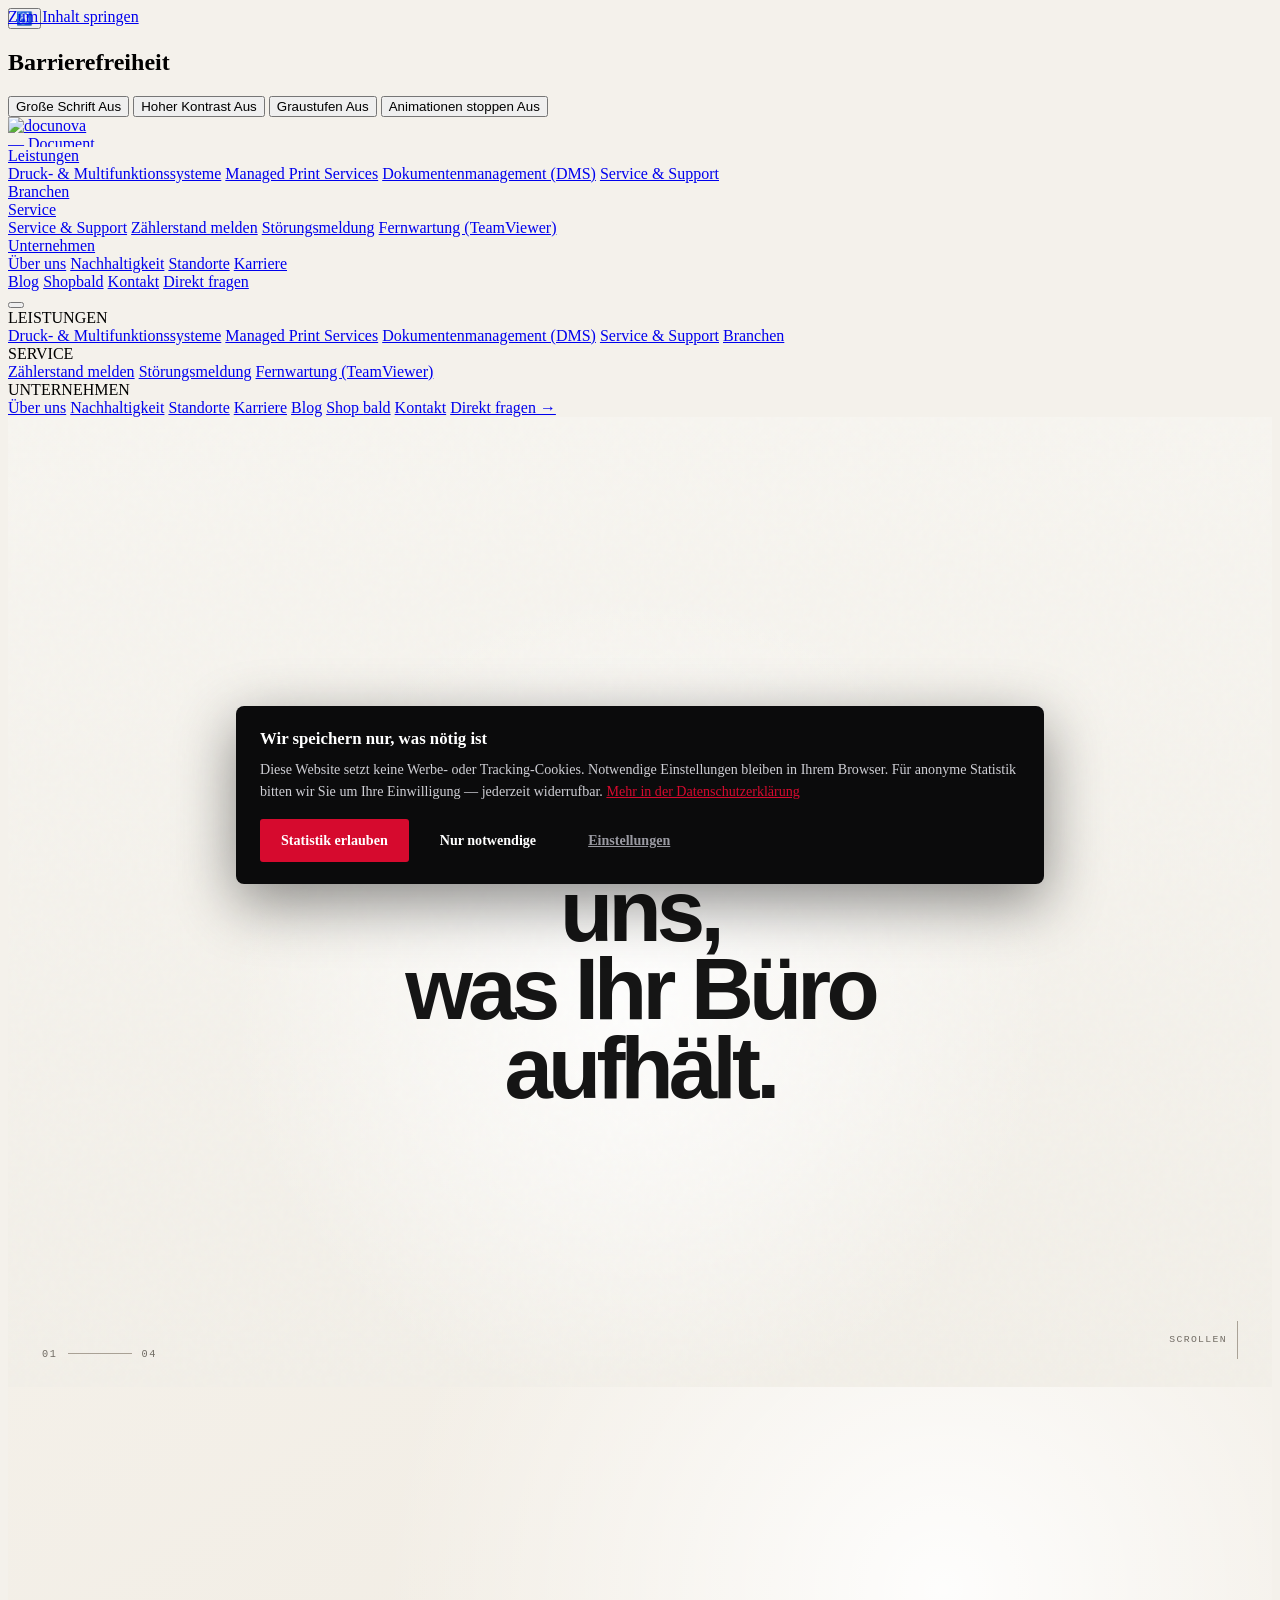
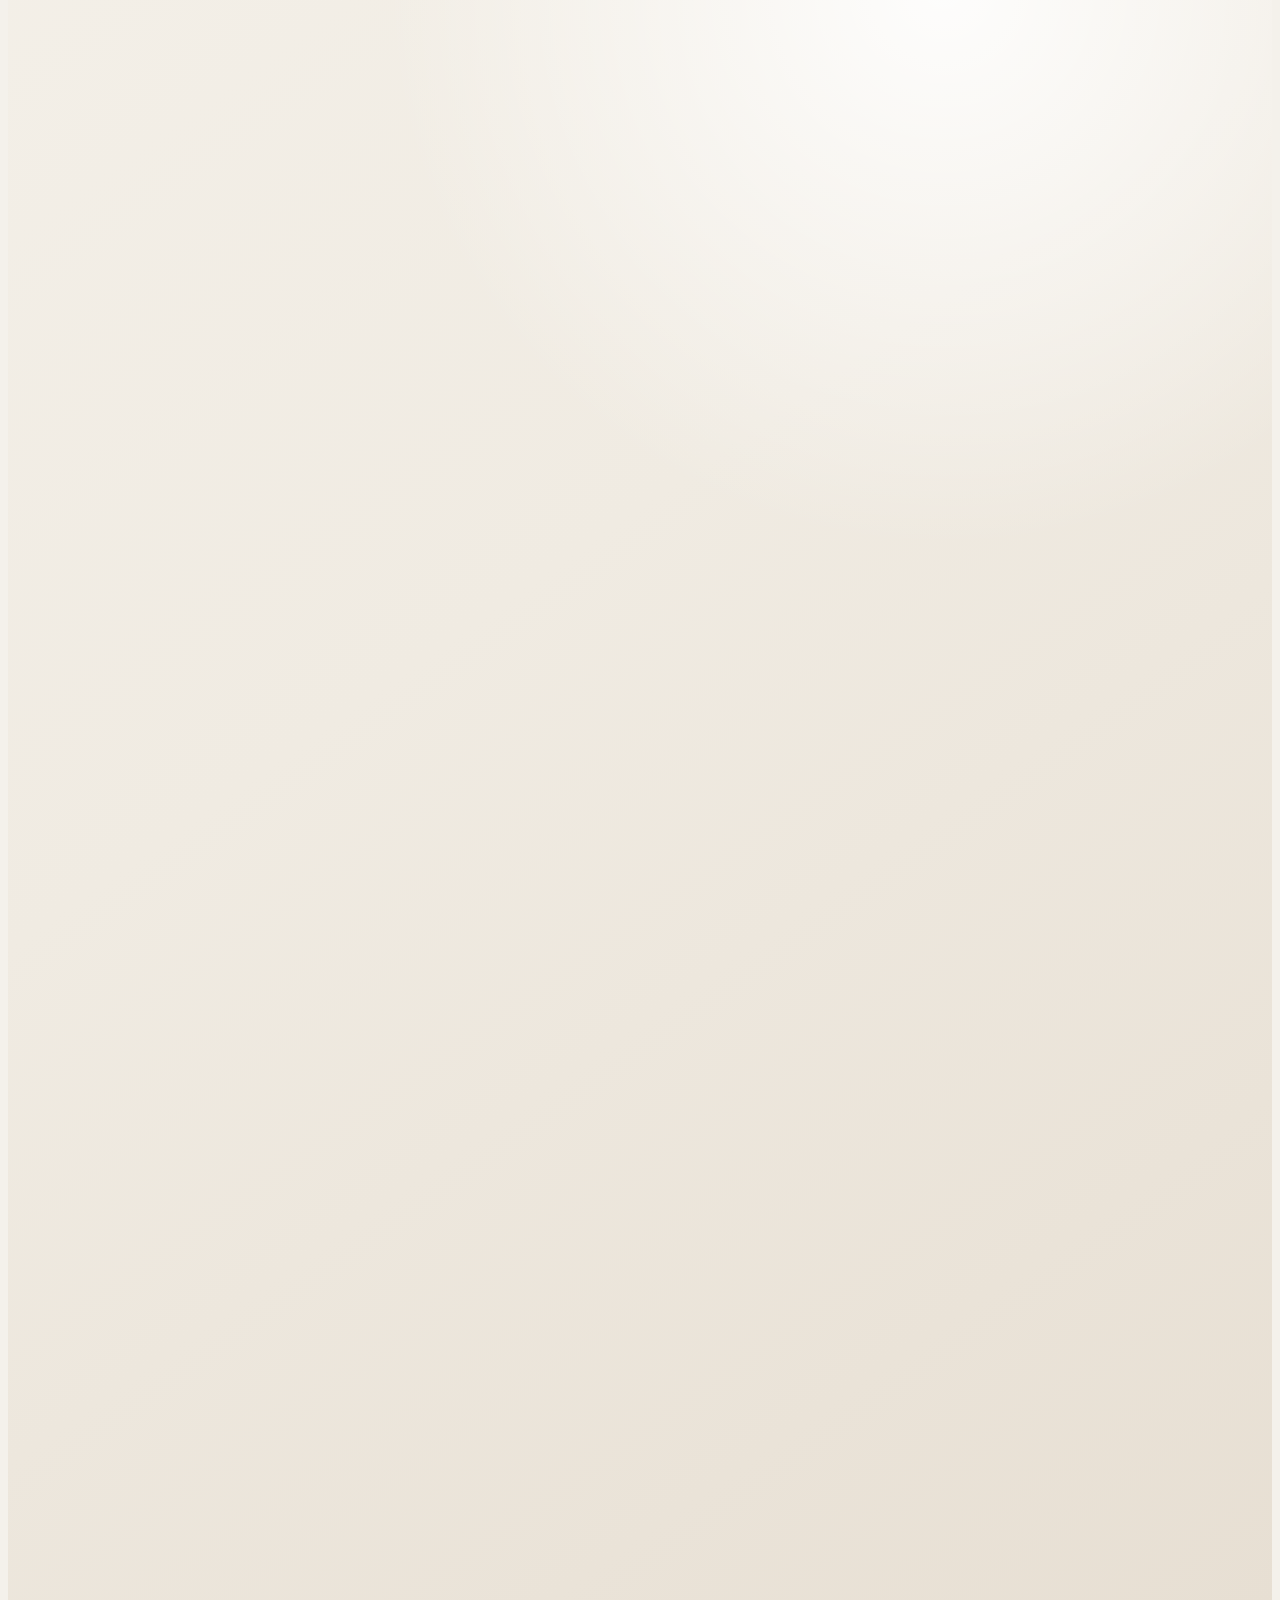
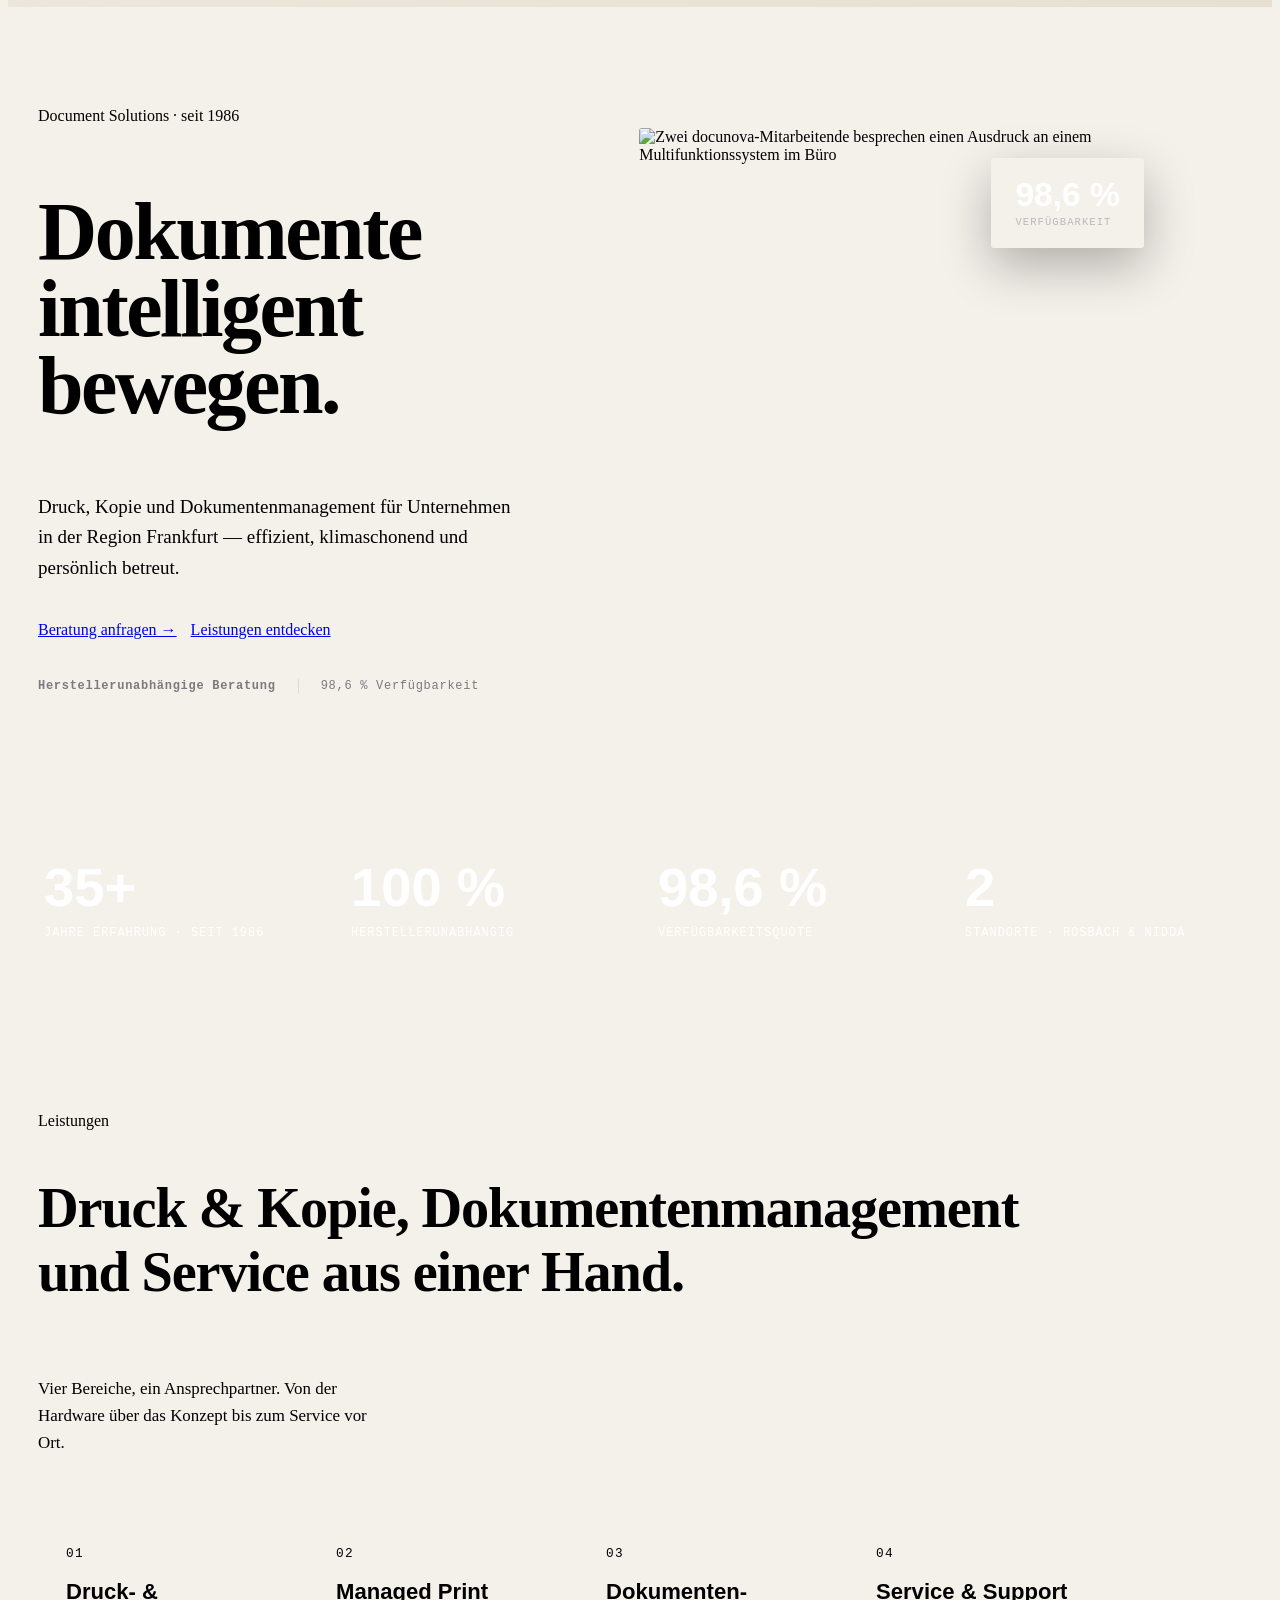
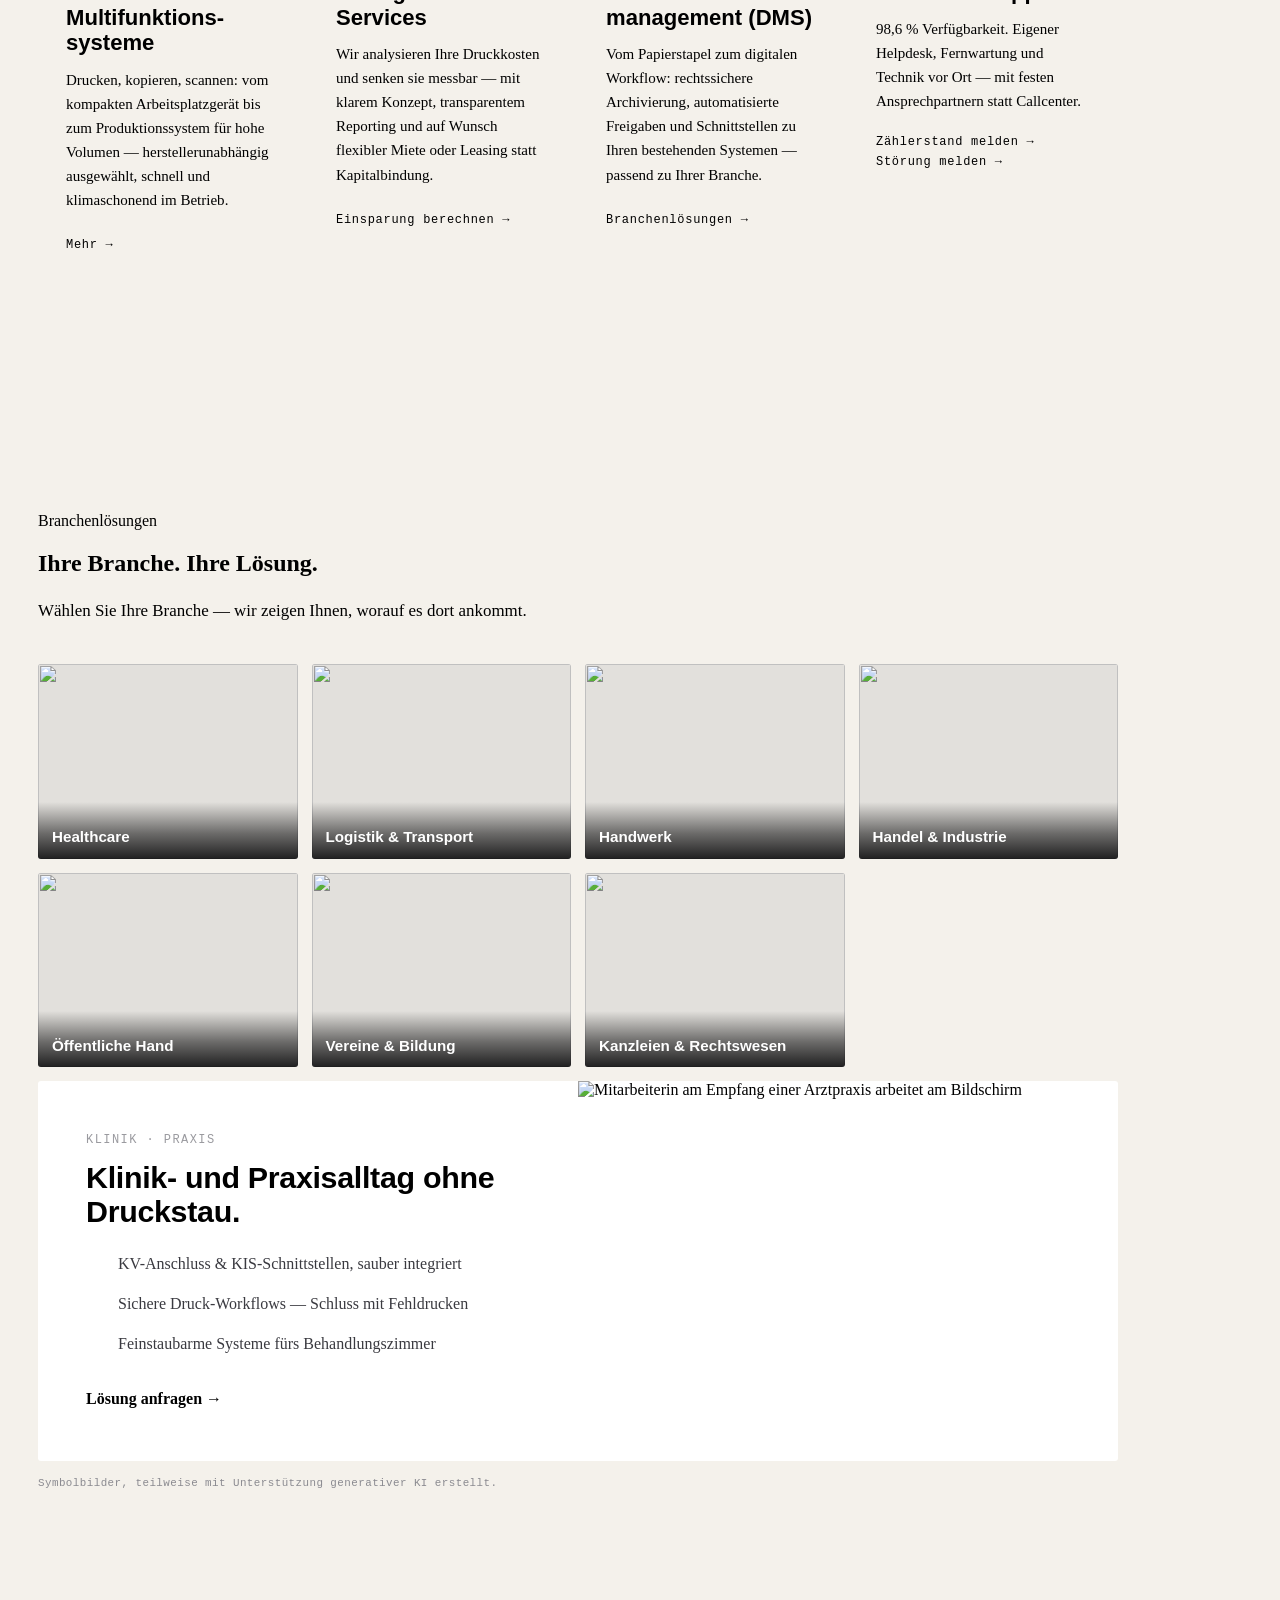
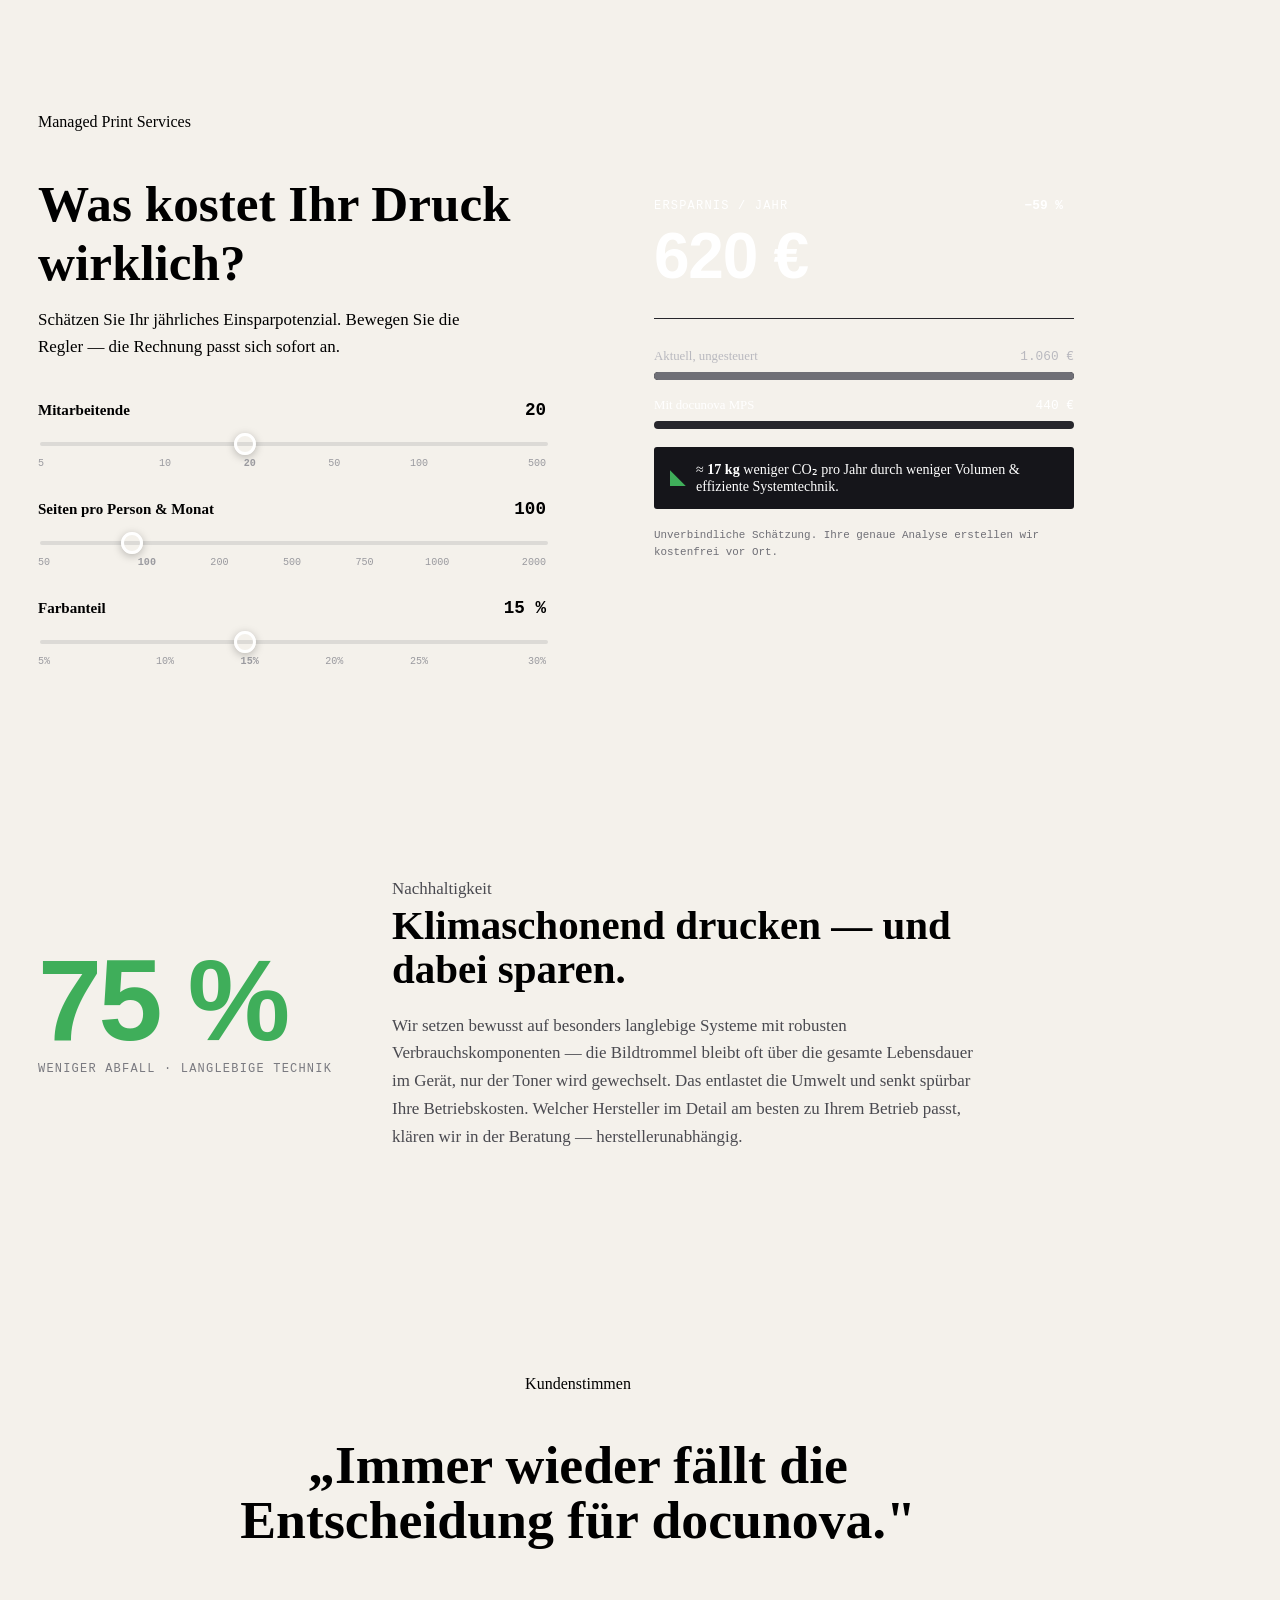
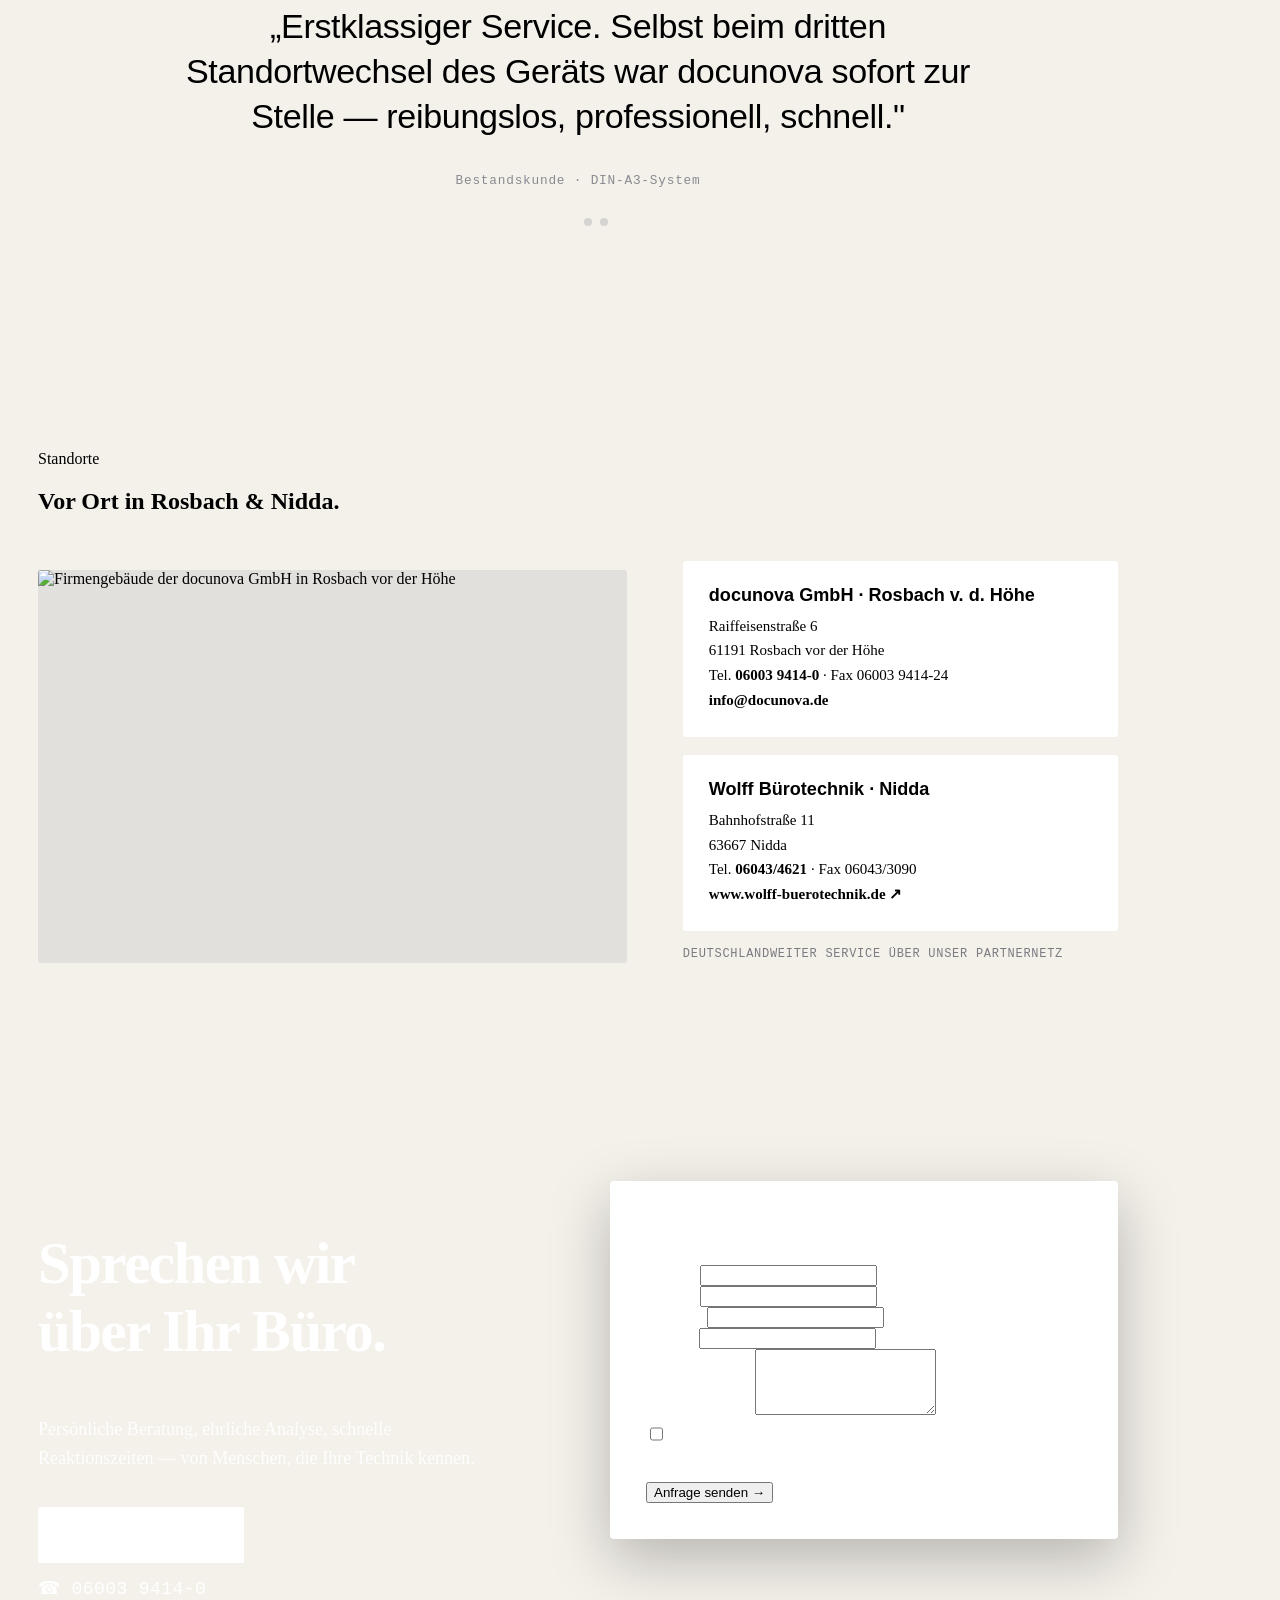
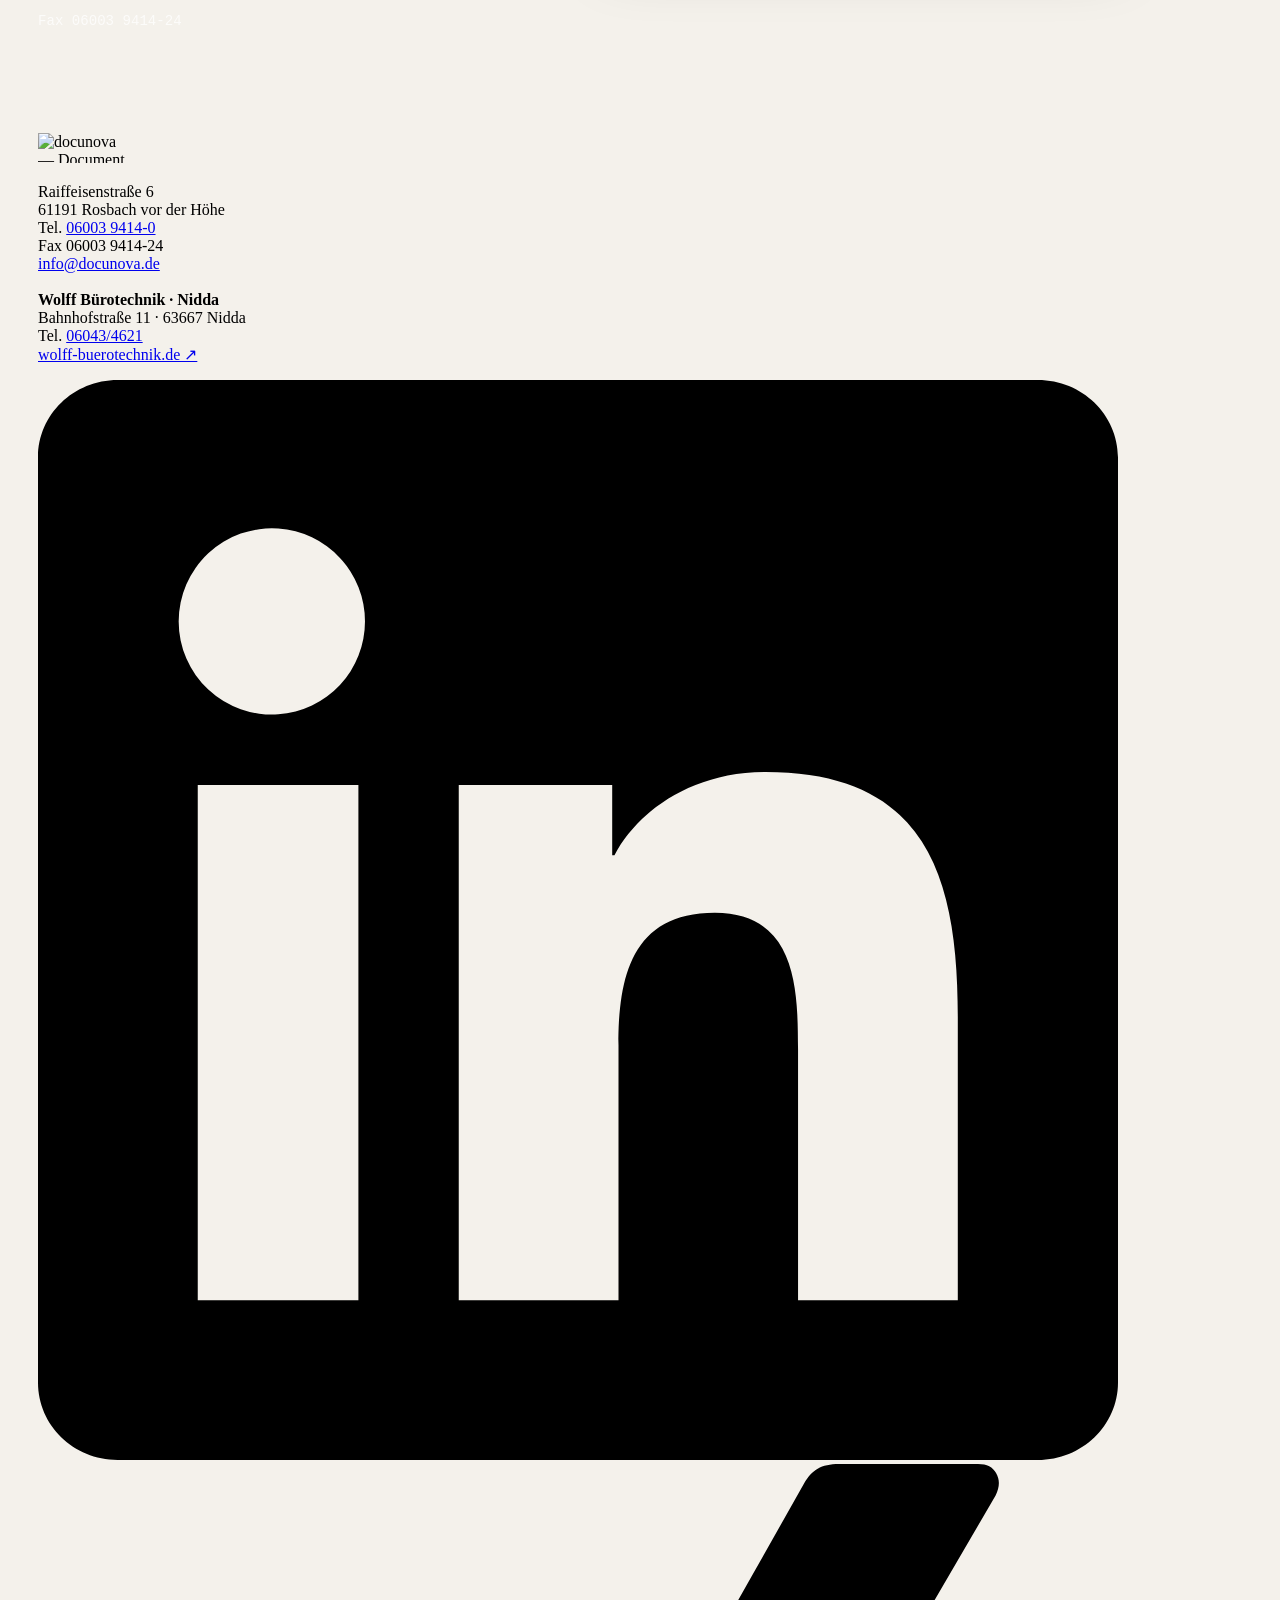
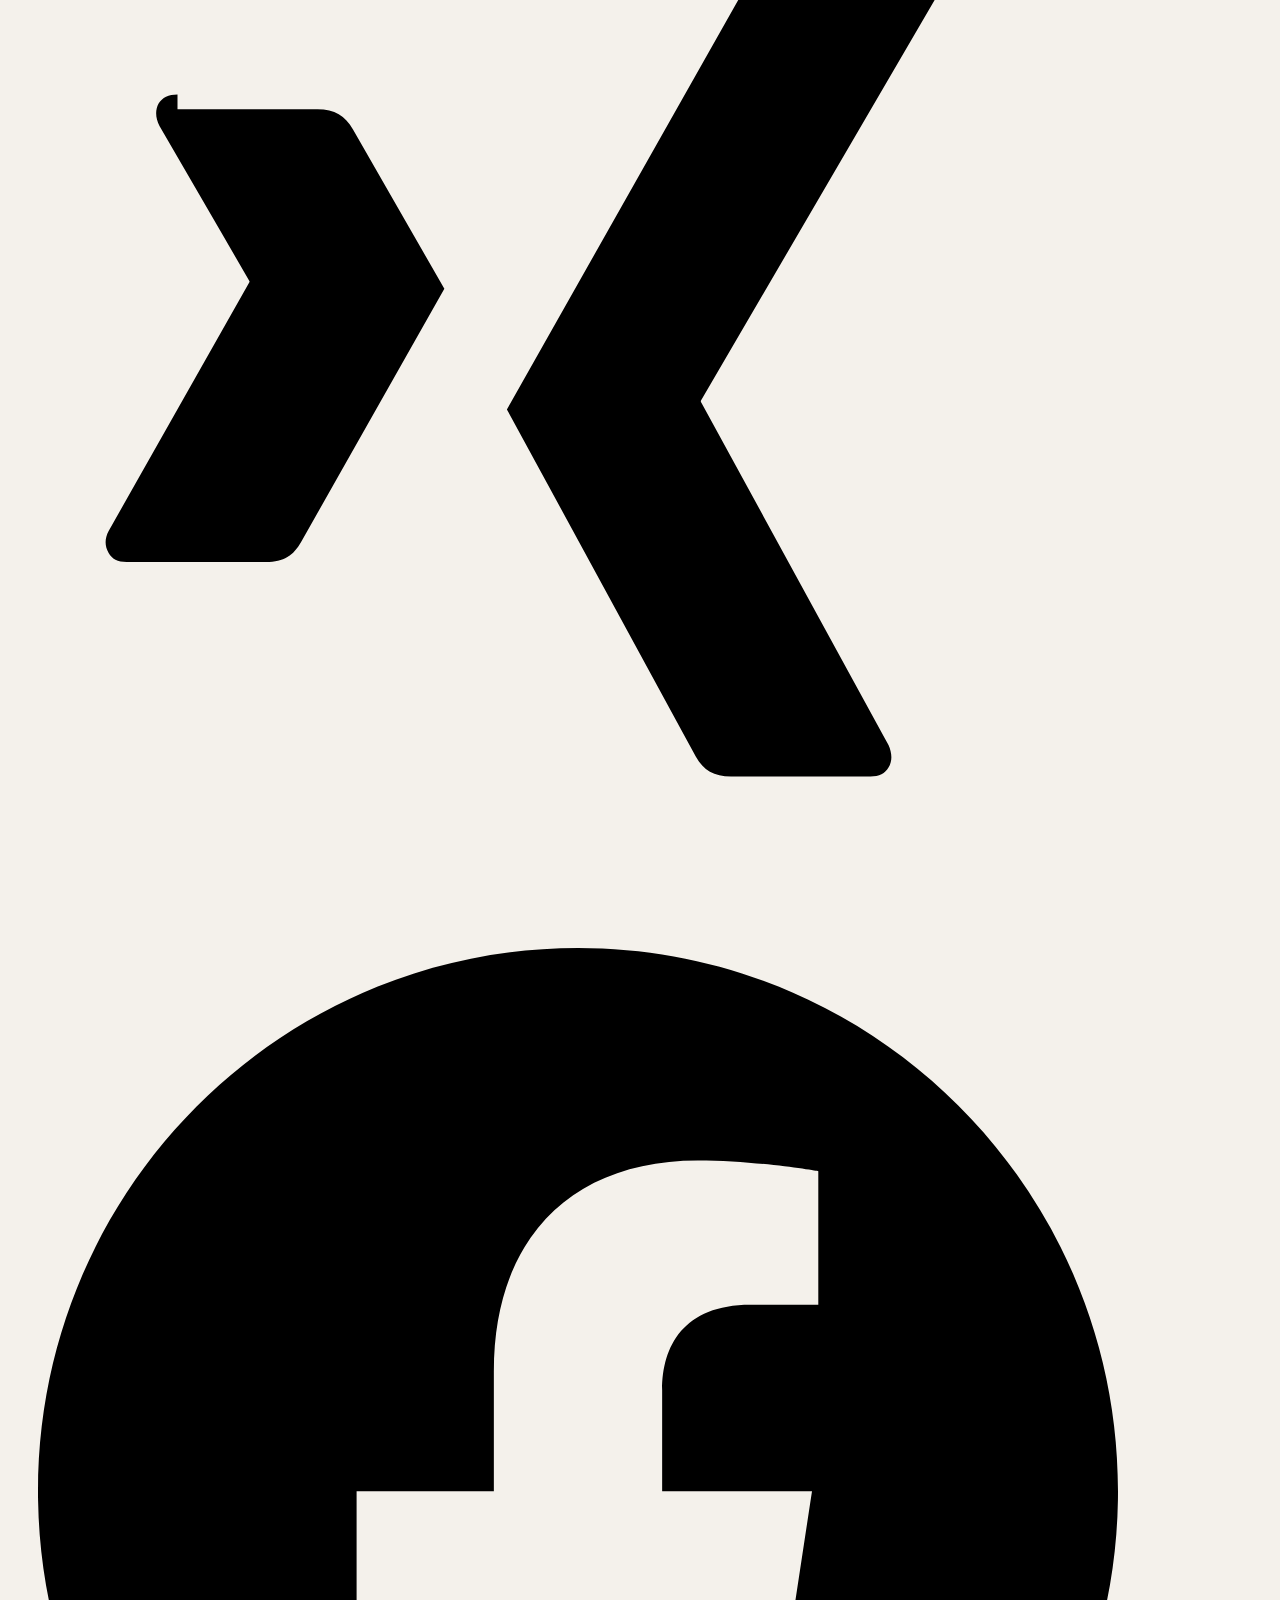
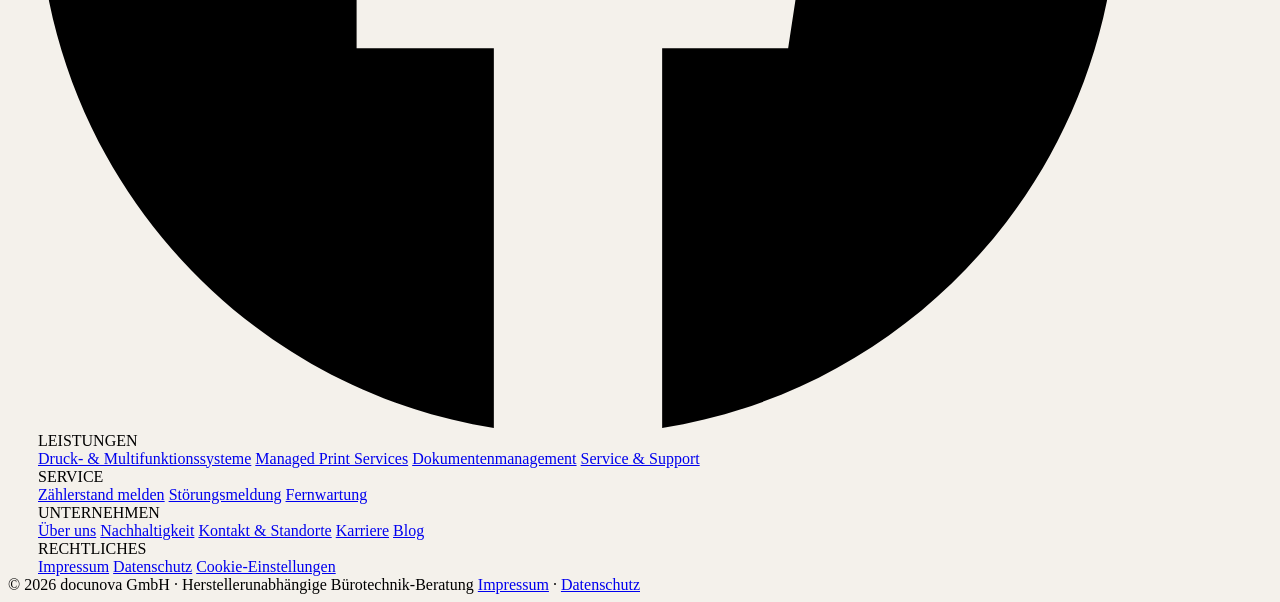
==== index.html @ 3bad7944 "Add files via upload start" ====
<!DOCTYPE html>
<html lang="de">
<head>
<meta charset="utf-8">
<meta name="viewport" content="width=device-width, initial-scale=1">
<title>docunova — Drucken &amp; Kopieren, Dokumente und Kommunikation</title>
<meta name="description" content="Was hält Ihr Büro auf? docunova optimiert seit 1986 Drucken &amp; Kopieren, Dokumentenprozesse und Kommunikation in Frankfurt und der Wetterau — persönlich.">
<meta name="robots" content="index,follow,max-image-preview:large">
<meta name="theme-color" content="#f4f1eb">
<link rel="canonical" href="https://docunova.de/">
<link rel="icon" href="favicon.svg" type="image/svg+xml">
<meta property="og:type" content="website">
<meta property="og:locale" content="de_DE">
<meta property="og:site_name" content="docunova">
<meta property="og:url" content="https://docunova.de/">
<meta property="og:title" content="docunova — Sagen Sie uns, was Ihr Büro aufhält.">
<meta property="og:description" content="Drucken &amp; Kopieren, Dokumente und Kommunikation — persönlich optimiert, seit 1986.">
<meta property="og:image" content="https://docunova.de/docunova-prozess-hero.webp">
<meta property="og:image:width" content="1672">
<meta property="og:image:height" content="941">
<meta property="og:image:alt" content="Optimierter Büroprozess mit Dokument, Tablet und Ausgabegerät">
<meta name="twitter:card" content="summary_large_image">
<meta name="twitter:title" content="docunova — Sagen Sie uns, was Ihr Büro aufhält.">
<meta name="twitter:description" content="Drucken &amp; Kopieren, Dokumente und Kommunikation — persönlich optimiert, seit 1986.">
<meta name="twitter:image" content="https://docunova.de/docunova-prozess-hero.webp">
<link rel="stylesheet" href="fonts-site.css">
<link rel="stylesheet" href="site.css">
<script type="application/ld+json">
{
  "@context": "https://schema.org",
  "@type": "ProfessionalService",
  "@id": "https://docunova.de/#unternehmen",
  "name": "docunova GmbH",
  "url": "https://docunova.de/",
  "logo": "https://docunova.de/logo.png",
  "image": "https://docunova.de/docunova-prozess-hero.webp",
  "description": "Herstellerunabhängige Beratung für Drucken und Kopieren, Managed Print Services, Dokumentenmanagement und Bürokommunikation.",
  "foundingDate": "1986",
  "telephone": "+49 6003 9414-0",
  "email": "info@docunova.de",
  "address": {
    "@type": "PostalAddress",
    "streetAddress": "Raiffeisenstraße 6",
    "postalCode": "61191",
    "addressLocality": "Rosbach vor der Höhe",
    "addressCountry": "DE"
  },
  "areaServed": {
    "@type": "AdministrativeArea",
    "name": "Region Frankfurt und Wetterau"
  },
  "sameAs": [
    "https://www.linkedin.com/company/docunova-gmbh/",
    "https://www.xing.com/pages/docunovagmbh",
    "https://www.facebook.com/docunovagmbh/"
  ],
  "department": {
    "@type": "ProfessionalService",
    "name": "Wolff Bürotechnik",
    "url": "https://wolff-buerotechnik.de/",
    "telephone": "+49 6043 4621",
    "faxNumber": "+49 6043 3090",
    "address": {
      "@type": "PostalAddress",
      "streetAddress": "Bahnhofstraße 11",
      "postalCode": "63667",
      "addressLocality": "Nidda",
      "addressCountry": "DE"
    }
  }
}
</script>
<script>
(function(){
  try{
    var s=JSON.parse(localStorage.getItem('dn-a11y')||'{}'),h=document.documentElement;
    if(s.bigtext)h.classList.add('a11y-bigtext');
    if(s.contrast)h.classList.add('a11y-contrast');
    if(s.gray)h.classList.add('a11y-gray');
    if(s.noanim)h.classList.add('a11y-noanim');
    localStorage.setItem('dn-view','hybrid');
    if(new URLSearchParams(location.search).has('embed'))h.classList.add('embedded');
  }catch(e){}
})();
</script>
<style>
  :root{
    --cream:#f4f1eb;
    --cream-2:#e9e3d8;
    --warm:#c9baa7;
    --story-ink:#151515;
    --chat-paper:#fbfaf7;
    --mono:'Space Mono',ui-monospace,monospace;
  }
  html,body{max-width:100%;overflow-x:clip}
  body{background:var(--cream)}
  .wrap{max-width:1080px;padding-left:30px;padding-right:30px}
  body.chat-open{background:#fff}
  .skip-link{position:fixed}

  /* Reduzierter Kopf für die erzählerische Variante */
  .hybrid-head{
    position:fixed;inset:0 0 auto;z-index:80;height:70px;
    color:#fff;background:rgba(11,11,12,.96);
    -webkit-backdrop-filter:blur(18px);backdrop-filter:blur(18px);
    border-bottom:1px solid rgba(255,255,255,.12)
  }
  .hybrid-head.scrolled,.hybrid-head.dark{color:#fff;background:rgba(11,11,12,.96);border-color:rgba(255,255,255,.12)}
  .hybrid-nav{height:100%;max-width:1080px;margin:auto;padding:0 30px;display:flex;align-items:center;justify-content:space-between;gap:24px}
  .hybrid-mark{display:flex;align-items:center;gap:11px;color:inherit;text-decoration:none}
  .hybrid-mark .tri{width:25px;height:25px;background:var(--red);clip-path:polygon(0 0,0 100%,100% 100%);flex:none}
  .hybrid-mark .name{font-family:'Schibsted Grotesk',sans-serif;font-size:1.16rem;font-weight:800;letter-spacing:-.03em;line-height:1}
  .hybrid-mark small{display:block;font:500 .5rem/1.2 var(--mono);letter-spacing:.18em;text-transform:uppercase;opacity:.55;margin-top:4px}
  .hybrid-links{display:flex;align-items:center;gap:28px}
  .hybrid-links>a{font-size:.86rem;font-weight:600;color:inherit;text-decoration:none}
  .hybrid-links>a:not(.direct):hover{color:var(--red)}
  .hybrid-links .direct{border:1px solid currentColor;padding:10px 17px;border-radius:999px}
  .hybrid-links .direct:hover{background:var(--red);border-color:var(--red);color:#fff}

  /* Scroll-Erzählung */
  .story{height:300svh;position:relative;background:
    radial-gradient(circle at 74% 42%,rgba(255,255,255,.9),rgba(255,255,255,0) 30%),
    linear-gradient(145deg,#f7f4ee 0%,#f0ebe2 58%,#e7dfd3 100%)}
  .story-pin{position:sticky;top:0;height:100svh;overflow:hidden;perspective:1500px;padding-top:70px}
  .story-noise{position:absolute;inset:0;opacity:.12;pointer-events:none;background-image:url("data:image/svg+xml,%3Csvg viewBox='0 0 180 180' xmlns='http://www.w3.org/2000/svg'%3E%3Cfilter id='n'%3E%3CfeTurbulence type='fractalNoise' baseFrequency='.85' numOctaves='3' stitchTiles='stitch'/%3E%3C/filter%3E%3Crect width='100%25' height='100%25' filter='url(%23n)' opacity='.2'/%3E%3C/svg%3E")}
  .story-counter{position:absolute;left:34px;bottom:28px;z-index:6;font:500 .64rem/1 var(--mono);letter-spacing:.16em;color:#716c64}
  .story-counter .bar{display:inline-block;width:64px;height:1px;background:#a9a195;margin:0 10px 3px;position:relative;overflow:hidden}
  .story-counter .bar::after{content:'';position:absolute;inset:0;background:var(--red);transform:scaleX(var(--story-p,0));transform-origin:left}
  .story-scroll{position:absolute;right:34px;bottom:28px;z-index:6;font:500 .61rem/1 var(--mono);letter-spacing:.14em;text-transform:uppercase;color:#716c64;display:flex;align-items:center;gap:10px}
  .story-scroll::after{content:'';width:1px;height:38px;background:#aaa297;animation:scrollCue 1.8s ease-in-out infinite}
  @keyframes scrollCue{0%,100%{transform:scaleY(.4);transform-origin:top;opacity:.4}50%{transform:scaleY(1);opacity:1}}

  .story-copy{position:absolute;z-index:5}
  .story-copy .story-kicker{font:600 .66rem/1.4 var(--mono);letter-spacing:.2em;text-transform:uppercase;color:var(--red);margin:0 0 22px}
  .story-copy h1,.story-copy h2{font-family:'Schibsted Grotesk',sans-serif;margin:0;color:var(--story-ink);letter-spacing:-.055em}
  .story-intro{inset:0;display:grid;place-content:center;text-align:center;padding:80px 24px 40px;pointer-events:none}
  .story-intro h1{font-size:clamp(3.4rem,6.8vw,7.2rem);line-height:.9;max-width:10ch}
  .story-intro .line{display:block}
  .story-intro .red{color:var(--red)}
  .story-copy.two{left:max(30px,calc((100vw - 1120px)/2));top:24vh;width:min(440px,38vw);max-width:none}
  .story-copy.two h2{font-size:clamp(2rem,3.25vw,3.35rem);line-height:.99}
  .story-copy.three{right:max(30px,calc((100vw - 1120px)/2));top:24vh;width:min(440px,38vw);max-width:none}
  .story-copy.three h2{font-size:clamp(2rem,3.25vw,3.35rem);line-height:.99}
  .story-copy.three p{font-size:clamp(1rem,1.45vw,1.22rem);line-height:1.55;color:#5d5851;max-width:38ch;margin:24px 0 0}

  .document-scene{position:absolute;z-index:3;left:50%;top:53%;width:min(560px,44vw);aspect-ratio:1.38;transform-style:preserve-3d;will-change:transform}
  .document-shadow{position:absolute;left:6%;right:6%;bottom:-6%;height:14%;background:rgba(35,28,20,.24);filter:blur(26px);border-radius:50%;transform:translateZ(-80px)}
  .document{
    position:absolute;inset:0;background:#fff;border:1px solid rgba(38,33,27,.2);
    box-shadow:0 40px 90px rgba(48,38,27,.2),0 3px 8px rgba(48,38,27,.08);
    overflow:hidden;transform-style:preserve-3d
  }
  .document::before{content:'DOCUNOVA / PROZESSAKTE 01';position:absolute;left:5.2%;top:5.5%;z-index:3;font:500 .6rem/1 var(--mono);letter-spacing:.18em;color:#777068}
  .document::after{content:'';position:absolute;left:5.2%;right:5.2%;top:10.5%;height:1px;background:#dcd7ce;z-index:3}
  .document-photo{position:absolute;left:5.2%;right:5.2%;top:15%;bottom:9%;overflow:hidden;background:#ded9d0}
  .document-photo img{width:100%;height:100%;object-fit:cover;object-position:36% center;filter:saturate(.78) contrast(.98);transform:scale(1.06);will-change:transform}
  .document-photo::after{content:'';position:absolute;inset:0;background:linear-gradient(100deg,rgba(250,248,242,.08),rgba(20,18,16,.05))}
  .document-fold{position:absolute;right:-1px;bottom:-1px;width:18%;aspect-ratio:1;background:linear-gradient(135deg,#b20727 0 49.5%,#e43552 50%);clip-path:polygon(0 100%,100% 0,100% 100%);z-index:5;filter:drop-shadow(-8px -7px 10px rgba(0,0,0,.12))}
  .process-map{position:absolute;inset:15% 5.2% 9%;z-index:4;pointer-events:none}
  .process-line{position:absolute;left:12%;right:12%;top:50%;height:2px;background:rgba(255,255,255,.55)}
  .process-line .done{display:block;width:100%;height:100%;background:var(--red);transform-origin:left;transform:scaleX(var(--process-p,0));box-shadow:0 0 16px rgba(214,10,46,.5)}
  .process-node{position:absolute;top:50%;transform:translate(-50%,-50%);width:112px;text-align:center;color:#fff}
  .process-node:nth-of-type(2){left:12%}.process-node:nth-of-type(3){left:37%}.process-node:nth-of-type(4){left:63%}.process-node:nth-of-type(5){left:88%}
  .process-node i{width:18px;height:18px;margin:0 auto 10px;background:#fff;border:5px solid rgba(17,17,18,.7);box-shadow:0 0 0 1px rgba(255,255,255,.8);border-radius:50%;display:block;transition:background .3s,border-color .3s}
  .process-node.on i{background:var(--red);border-color:#fff}
  .process-node span{display:inline-block;background:rgba(11,11,12,.78);-webkit-backdrop-filter:blur(8px);backdrop-filter:blur(8px);padding:7px 9px;font:500 .57rem/1.25 var(--mono);letter-spacing:.09em;text-transform:uppercase}
  .process-break{position:absolute;left:49%;top:calc(50% - 19px);width:40px;height:40px;background:rgba(244,241,235,.9);color:var(--red);display:grid;place-items:center;border-radius:50%;font:700 1.15rem/1 var(--mono);transform:scale(var(--break-scale,1))}

  .story-chat-preview{
    position:absolute;z-index:7;left:50%;top:50%;width:min(690px,86vw);
    transform:translate(-50%,-50%);opacity:0;pointer-events:none;text-align:center;color:var(--story-ink)
  }
  .story-chat-preview .label{font:500 .66rem/1.4 var(--mono);letter-spacing:.18em;text-transform:uppercase;color:#ff8fa3;margin-bottom:18px}
  .story-chat-preview h2{font-family:'Schibsted Grotesk',sans-serif;font-size:clamp(2.3rem,5vw,5rem);letter-spacing:-.05em;line-height:.95;margin:0 0 28px;text-shadow:0 2px 24px rgba(255,255,255,.8)}
  .preview-input{height:68px;background:#fff;color:#777;border-radius:4px;display:flex;align-items:center;text-align:left;padding:0 8px 0 22px;box-shadow:0 15px 45px rgba(0,0,0,.25);font-size:1rem}
  .preview-input span{flex:1}
  .preview-input b{width:52px;height:52px;background:var(--red);color:#fff;border-radius:3px;display:grid;place-items:center;font-size:1.4rem}

  /* Der letzte Scrollzustand ist der echte, bedienbare Chat — keine Vorschaugrafik. */
  .story-chat-live{
    position:absolute;z-index:10;inset:70px 0 0;display:grid;place-items:center;
    padding:24px;opacity:0;pointer-events:none;will-change:opacity,transform
  }
  .story-chat-live.active{pointer-events:auto}
  .story-chat-live .chat-shell{width:min(920px,calc(100vw - 48px));max-height:calc(100svh - 118px);overflow:auto;border:1px solid #dedbd4}
  .story-chat-live .chat-lead{padding:46px 48px 40px}
  .story-chat-live .chat-lead h3{font-size:clamp(2rem,3.4vw,3.2rem)}

  /* Chat als Teil der Seite */
  .conversation{position:relative;background:#0b0b0c;color:#fff;padding:115px 0 125px;overflow:hidden}
  .conversation::before{content:'';position:absolute;left:50%;top:-35vw;width:80vw;height:80vw;transform:translateX(-50%);background:radial-gradient(circle,rgba(214,10,46,.19),rgba(214,10,46,0) 68%);pointer-events:none}
  .conversation-wrap{position:relative;max-width:1180px;margin:auto;padding:0 36px}
  .conversation-head{display:grid;grid-template-columns:.8fr 1.2fr;gap:70px;align-items:end;margin-bottom:55px}
  .conversation-head .eyebrow{color:#ff6f83}
  .conversation-head h2{font-family:'Schibsted Grotesk',sans-serif;font-size:clamp(2.8rem,5.4vw,5.4rem);line-height:.92;letter-spacing:-.05em;margin:0;max-width:9ch}
  .conversation-head p{font-size:1.1rem;line-height:1.65;color:#b9b9bf;max-width:550px;margin:0}
  .chat-shell{background:var(--chat-paper);color:#111112;border-radius:9px;box-shadow:0 35px 110px rgba(0,0,0,.38);overflow:hidden;min-height:420px}
  .chat-lead{padding:60px 58px 52px;text-align:center}
  .chat-lead h3{font-family:'Schibsted Grotesk',sans-serif;font-weight:800;font-size:clamp(2rem,4vw,3.8rem);letter-spacing:-.04em;line-height:1.02;margin:0 auto 18px;max-width:18ch}
  .chat-lead>p{font-size:1rem;line-height:1.6;color:#5c5c58;margin:0 auto 32px;max-width:58ch}
  .ask{width:100%;max-width:720px;margin:auto;display:flex;background:#fff;border:1.5px solid #111112;border-radius:4px;box-shadow:4px 5px 0 rgba(17,17,18,.11)}
  .ask:focus-within{box-shadow:4px 5px 0 rgba(214,10,46,.25)}
  .ask input{flex:1;min-width:0;border:0;outline:0;background:transparent;padding:19px 10px 19px 21px;font:1rem/1.35 'Hanken Grotesk',sans-serif;color:#111112}
  .ask input::placeholder{color:#898986}
  .ask button{border:0;width:50px;height:50px;margin:6px;background:var(--red);color:#fff;border-radius:3px;display:grid;place-items:center;cursor:pointer}
  .ask button:hover{background:var(--red-dark)}
  .ask button:disabled{opacity:.55}
  .ask svg{width:20px}
  .chips{display:flex;justify-content:center;flex-wrap:wrap;gap:9px;margin:24px auto 0;max-width:780px}
  .chip{border:1px solid #d8d5cf;background:transparent;color:#56565b;border-radius:999px;padding:9px 14px;font:500 .7rem/1.25 var(--mono);cursor:pointer}
  .chip:hover{border-color:#111112;color:#111112;background:#fff}
  .chat-assurance{margin:31px 0 0;font:500 .64rem/1.5 var(--mono);letter-spacing:.08em;color:#858580}
  .chat-assurance strong{color:#444}

  .protocol{display:none;height:min(730px,78svh);min-height:540px;flex-direction:column}
  .chat-shell.chatting .chat-lead{display:none}
  .chat-shell.chatting .protocol{display:flex}
  .sheet{flex:1;min-height:0;display:flex;flex-direction:column;position:relative;background:#fff;overflow:hidden}
  .sheet::before{content:'';position:absolute;left:72px;top:0;bottom:0;width:1px;background:rgba(214,10,46,.28)}
  .sheet-head{padding:18px 28px 16px 92px;border-bottom:1px solid #eceae5;display:flex;gap:14px;align-items:center}
  .sheet-head .t{font:600 .69rem/1 var(--mono);letter-spacing:.13em;text-transform:uppercase}
  .sheet-head .d{margin-left:auto;font:500 .68rem/1 var(--mono);color:#8b8b86}
  .log{flex:1;overflow-y:auto;padding:28px 28px 22px 0}
  .entry{display:flex;margin:0 0 25px}
  .entry .ts{flex:0 0 72px;text-align:center;padding-top:4px;font:500 .61rem/1 var(--mono);color:#99958e}
  .entry .msg{flex:1;min-width:0;padding-left:20px}
  .entry .who{font:600 .62rem/1 var(--mono);letter-spacing:.14em;text-transform:uppercase;color:#888;margin-bottom:8px}
  .entry.bot .who{color:var(--red)}
  .entry .body{font-size:.98rem;line-height:1.62;max-width:65ch;white-space:pre-wrap}
  .entry.user .body{color:#5c5c58}
  .entry .src{font:500 .6rem/1.5 var(--mono);color:#908f8a;margin-top:8px}
  .typing{display:inline-flex;gap:5px;padding:6px 0}
  .typing i{width:6px;height:6px;border-radius:50%;background:#8b8b86;animation:blink 1.2s infinite}
  .typing i:nth-child(2){animation-delay:.2s}.typing i:nth-child(3){animation-delay:.4s}
  @keyframes blink{0%,60%,100%{opacity:.25}30%{opacity:1}}
  .beta-notice{margin:0 25px 25px 92px;padding:14px 16px;background:rgba(214,10,46,.05);border-left:3px solid var(--red);font-size:.82rem;line-height:1.55;color:#5c5c58;max-width:65ch}
  .beta-notice a{color:var(--red)}
  .followups{display:flex;flex-wrap:wrap;gap:8px;margin-top:14px}
  .dock{padding:14px 22px 16px;border-top:1px solid #eceae5;background:#fbfaf7}
  .dock .ask{max-width:none;box-shadow:none}
  .dock-hint{text-align:center;margin:9px 0 0;font:500 .58rem/1.45 var(--mono);letter-spacing:.05em;color:#8b8b86}
  .chat-card{margin-top:16px;max-width:500px;border:1.5px solid #111112;border-radius:5px;background:#fff;box-shadow:4px 4px 0 rgba(17,17,18,.07);overflow:hidden}
  .chat-card-head{display:flex;justify-content:space-between;gap:12px;padding:13px 18px;background:#111112;color:#fff}
  .chat-card-head span{font:600 .64rem/1.3 var(--mono);letter-spacing:.12em;text-transform:uppercase}
  .chat-card-head small{font:500 .58rem/1.3 var(--mono);color:#aaa}
  .chat-card-body{padding:18px}
  .slider-row{margin-bottom:16px}
  .slider-row label{display:flex;justify-content:space-between;font-size:.82rem;font-weight:600;margin-bottom:8px}
  .slider-row output{font-family:var(--mono);color:var(--red)}
  .chat-result{border-top:1px dashed #d8d5cf;margin-top:5px;padding-top:15px;display:flex;align-items:baseline;gap:10px}
  .chat-result b{font-size:2rem;letter-spacing:-.03em}
  .chat-result span{font:500 .62rem/1.45 var(--mono);color:#666}
  .chat-note{font:500 .6rem/1.55 var(--mono);color:#888;margin:10px 0 0}
  .chat-actions{display:flex;gap:9px;flex-wrap:wrap;margin-top:15px}
  .mini-btn{display:inline-flex;border:0;border-radius:3px;padding:11px 15px;font-weight:700;font-size:.82rem;text-decoration:none;cursor:pointer}
  .mini-btn.red{background:var(--red);color:#fff}.mini-btn.ghost{background:#fff;color:#111;border:1px solid #ddd}
  .chat-form{display:grid;gap:10px}
  .chat-form input,.chat-form textarea{width:100%;border:1px solid #ddd9d2;border-radius:3px;padding:11px 12px;font: .85rem/1.4 'Hanken Grotesk',sans-serif}
  .chat-ok{padding:14px;background:#f2f0eb;border-left:3px solid var(--red);font-size:.86rem;line-height:1.55}

  /* Inhalt der klassischen Seite */
  .proof{background:#fff;color:var(--ink);padding:0 0 110px}
  .proof-bridge{max-width:1080px;margin:auto;padding:110px 30px 80px;display:grid;grid-template-columns:1fr 1.2fr;gap:80px;align-items:end}
  .proof-bridge h2{font-family:'Schibsted Grotesk',sans-serif;font-size:clamp(2.5rem,5.2vw,5.6rem);line-height:.93;letter-spacing:-.05em;margin:0}
  .proof-bridge p{font-size:1.12rem;line-height:1.65;color:var(--muted);max-width:510px;margin:0}
  .proof-stats{max-width:1080px;margin:auto;padding:0 30px;display:grid;grid-template-columns:repeat(4,1fr);border-top:1px solid var(--line);border-left:1px solid var(--line)}
  .proof-stat{padding:30px;border-right:1px solid var(--line);border-bottom:1px solid var(--line)}
  .proof-stat b{display:block;font-family:'Schibsted Grotesk',sans-serif;font-size:clamp(2.3rem,4vw,4rem);line-height:1;letter-spacing:-.04em}
  .proof-stat b.red{color:var(--red)}
  .proof-stat span{display:block;margin-top:10px;font:500 .66rem/1.5 var(--mono);letter-spacing:.09em;color:#777}
  .detail-section{padding:110px 0}
  .detail-section.soft{background:var(--soft)}
  .section-head{display:grid;grid-template-columns:1.15fr .65fr;gap:60px;align-items:end;margin-bottom:54px}
  .section-head h2{font-family:'Schibsted Grotesk',sans-serif;font-size:clamp(2.4rem,4.7vw,4.7rem);line-height:.95;letter-spacing:-.045em;margin:0}
  .section-head>p{font-size:1.05rem;line-height:1.65;color:var(--muted);margin:0}
  .service-grid{display:grid;grid-template-columns:repeat(4,1fr);border-left:1px solid var(--line);border-top:1px solid var(--line)}
  .service-card{padding:34px 27px;border-right:1px solid var(--line);border-bottom:1px solid var(--line);min-height:330px;display:flex;flex-direction:column}
  .service-card .num{font:600 .7rem/1 var(--mono);letter-spacing:.14em;color:var(--red)}
  .service-card h3{font-family:'Schibsted Grotesk',sans-serif;font-size:1.35rem;line-height:1.1;margin:24px 0 14px}
  .service-card p{font-size:.94rem;line-height:1.62;color:var(--muted);margin:0 0 24px}
  .service-card a{margin-top:auto;font:600 .68rem/1.4 var(--mono);color:var(--ink);text-decoration:none}
  .service-card a:hover{color:var(--red)}
  .sector-grid{display:grid;grid-template-columns:repeat(4,1fr);gap:12px}
  .sector{position:relative;aspect-ratio:4/3;overflow:hidden;background:#ddd;border:0;text-align:left;padding:0;cursor:pointer}
  .sector img{width:100%;height:100%;object-fit:cover;display:block;transition:transform .5s cubic-bezier(.16,1,.3,1)}
  .sector:hover img{transform:scale(1.05)}
  .sector span{position:absolute;inset:auto 0 0;padding:30px 13px 12px;color:#fff;font-weight:700;font-size:.92rem;background:linear-gradient(transparent,rgba(0,0,0,.82))}
  .sector-detail{margin-top:12px;background:#fff;display:grid;grid-template-columns:1fr 1fr;min-height:360px}
  .sector-copy{padding:46px}
  .sector-copy small{font:600 .68rem/1 var(--mono);letter-spacing:.14em;color:#888}
  .sector-copy h3{font-family:'Schibsted Grotesk',sans-serif;font-size:2rem;line-height:1.08;margin:16px 0 24px}
  .sector-copy ul{list-style:none;padding:0;margin:0;display:grid;gap:15px}
  .sector-copy li{display:flex;gap:12px;line-height:1.5;color:#444}
  .sector-copy li::before{content:'';width:16px;height:16px;background:var(--red);clip-path:polygon(0 0,0 100%,100% 100%);flex:none;margin-top:3px}
  .sector-photo img{width:100%;height:100%;object-fit:cover;display:block}
  .calc-grid{display:grid;grid-template-columns:1fr 1fr;gap:70px;align-items:center}
  .calc-copy h2{font-family:'Schibsted Grotesk',sans-serif;font-size:clamp(2.4rem,4.4vw,4.3rem);line-height:.96;letter-spacing:-.045em;margin:0 0 18px}
  .calc-copy>p{font-size:1.05rem;line-height:1.6;color:var(--muted);max-width:480px}
  .calc-sliders{display:grid;gap:26px;margin-top:38px}
  .calc-row .top{display:flex;justify-content:space-between;margin-bottom:10px;font-size:.92rem;font-weight:600}
  .calc-row output{font-family:var(--mono);color:var(--red)}
  .ticks{display:flex;justify-content:space-between;margin-top:8px;font:500 .58rem/1 var(--mono);color:#999}
  input[type=range]{width:100%;accent-color:var(--red)}
  .calc-panel{background:#0b0b0c;color:#fff;padding:44px;position:relative;overflow:hidden}
  .calc-panel::after{content:'';position:absolute;right:-50px;bottom:-50px;width:170px;height:170px;background:rgba(214,10,46,.25);clip-path:polygon(0 0,0 100%,100% 100%)}
  .calc-panel .label{font:500 .67rem/1 var(--mono);letter-spacing:.13em;color:#999}
  .calc-save{font-family:'Schibsted Grotesk',sans-serif;font-weight:800;font-size:clamp(3rem,6vw,5rem);line-height:1;margin:9px 0 32px}
  .calc-bars{display:grid;gap:20px;position:relative;z-index:1}
  .calc-bar .top{display:flex;justify-content:space-between;font:500 .7rem/1 var(--mono);color:#bbb;margin-bottom:8px}
  .bar-track{height:8px;background:#2b2b2e;border-radius:5px;overflow:hidden}
  .bar-track i{display:block;height:100%;background:#777;border-radius:5px}
  .bar-track i.opt{background:var(--red);transition:width .3s}
  .calc-foot{position:relative;z-index:1;border-top:1px solid #29292c;margin-top:28px;padding-top:18px;font-size:.85rem;line-height:1.55;color:#bbb}
  .green-section{background:#ecefe8}
  .green-grid{display:grid;grid-template-columns:.7fr 1.3fr;gap:70px;align-items:center}
  .green-num{font-family:'Schibsted Grotesk',sans-serif;font-size:clamp(5rem,10vw,10rem);font-weight:800;letter-spacing:-.06em;line-height:.8;color:#308e4b}
  .green-grid h2{font-family:'Schibsted Grotesk',sans-serif;font-size:clamp(2.2rem,4vw,4rem);line-height:.98;letter-spacing:-.04em;margin:0 0 20px}
  .green-grid p{font-size:1.05rem;line-height:1.65;color:#4a4a50;max-width:650px}
  .quote{text-align:center;max-width:920px;margin:auto;padding:0 36px}
  .quote blockquote{font-family:'Schibsted Grotesk',sans-serif;font-size:clamp(1.7rem,3.4vw,3.5rem);line-height:1.2;letter-spacing:-.03em;margin:0}
  .quote cite{display:block;margin-top:28px;font:500 .7rem/1.5 var(--mono);letter-spacing:.1em;color:#888;font-style:normal}
  .location-grid{display:grid;grid-template-columns:1.1fr .9fr;gap:55px;align-items:center}
  .location-photo{position:relative}
  .location-photo img{width:100%;aspect-ratio:3/2;object-fit:cover;display:block}
  .location-photo::after{content:'';position:absolute;right:-24px;bottom:-24px;width:110px;height:110px;background:var(--red);clip-path:polygon(100% 0,0 100%,100% 100%)}
  .location-copy h2{font-family:'Schibsted Grotesk',sans-serif;font-size:clamp(2.4rem,4.5vw,4.6rem);line-height:.95;letter-spacing:-.045em;margin:0 0 32px}
  .location-card{padding:21px 0;border-top:1px solid #d8d5cf}
  .location-card h3{font-size:1.05rem;margin:0 0 7px}
  .location-card p{font-size:.92rem;line-height:1.65;color:var(--muted);margin:0}
  .location-card a{color:var(--red)}
  .contact{background:var(--red);color:#fff;position:relative;overflow:hidden}
  .contact::before{content:'';position:absolute;left:-100px;bottom:-100px;width:360px;height:360px;border:2px solid rgba(255,255,255,.2);clip-path:polygon(0 0,0 100%,100% 100%)}
  .contact-grid{position:relative;display:grid;grid-template-columns:1fr 1fr;gap:65px;align-items:start}
  .contact h2{font-family:'Schibsted Grotesk',sans-serif;font-size:clamp(2.7rem,5vw,5rem);line-height:.92;letter-spacing:-.05em;margin:0}
  .contact-lead{font-size:1.1rem;line-height:1.6;max-width:460px;color:rgba(255,255,255,.9);margin:24px 0 34px}
  .contact-direct{display:flex;flex-direction:column;align-items:flex-start;gap:13px}
  .contact-direct a{color:#fff;text-decoration:none;font-family:var(--mono)}
  .contact-direct .mail{background:#fff;color:#111;font-family:'Hanken Grotesk',sans-serif;font-weight:700;padding:16px 25px}
  .kform{background:#fff;color:#111;padding:34px;border-radius:4px;box-shadow:0 20px 60px rgba(0,0,0,.22)}
  .kform h3{font-family:'Schibsted Grotesk',sans-serif;font-size:1.5rem;margin:0 0 22px}
  .kform .consent{display:flex;gap:10px;align-items:flex-start;font-size:.8rem;line-height:1.5;color:#666;margin:0 0 18px}
  .kform .consent input{margin-top:3px;accent-color:var(--red)}
  .kform .consent a{color:var(--red)}

  @media(max-width:980px){
    .story-copy.two{left:5vw}.story-copy.three{right:5vw}
    .document-scene{width:76vw}
    .conversation-head,.proof-bridge,.section-head{grid-template-columns:1fr;gap:24px}
    .service-grid{grid-template-columns:1fr 1fr}
    .sector-grid{grid-template-columns:repeat(3,1fr)}
    .calc-grid,.green-grid,.location-grid,.contact-grid{grid-template-columns:1fr;gap:44px}
    .proof-stats{grid-template-columns:1fr 1fr}
  }
  @media(max-width:1180px){
    .service-grid{grid-template-columns:1fr 1fr}
  }
  @media(max-width:700px){
    .wrap{padding-left:20px;padding-right:20px}
    .hybrid-head{height:62px}
    .hybrid-nav{padding:0 18px}
    .hybrid-mark small,.hybrid-links>a:not(.direct){display:none}
    .hybrid-links{gap:0}
    .hybrid-links .direct{padding:9px 14px;font-size:.78rem}
    .story{height:260svh}
    .story-intro{padding-inline:18px}
    .story-intro h1{font-size:clamp(2.8rem,13.5vw,4.5rem);max-width:8.5ch}
    .story-copy.two,.story-copy.three{left:20px;right:20px;top:15vh;max-width:none}
    .story-copy.two h2,.story-copy.three h2{font-size:clamp(2.2rem,10vw,3.4rem);max-width:10ch}
    .story-copy.three p{font-size:.96rem;max-width:32ch}
    .document-scene{width:86vw;aspect-ratio:.86;top:59%}
    .document-photo{left:6%;right:6%;top:13%;bottom:7%}
    .document::before{left:6%;top:4.5%;font-size:.48rem}
    .document::after{left:6%;right:6%;top:9%}
    .process-map{inset:13% 6% 7%}
    .process-line{left:50%;right:auto;top:12%;bottom:12%;width:2px;height:auto}
    .process-line .done{width:100%;height:100%;transform:scaleY(var(--process-p,0));transform-origin:top}
    .process-node{left:50%!important;top:auto;transform:translate(-50%,-50%);width:130px}
    .process-node:nth-of-type(2){top:12%}.process-node:nth-of-type(3){top:37%}.process-node:nth-of-type(4){top:63%}.process-node:nth-of-type(5){top:88%}
    .process-node i{margin-bottom:5px}
    .process-break{left:calc(50% - 20px);top:calc(50% - 20px)}
    .story-chat-preview{width:89vw}
    .story-chat-preview h2{font-size:2.55rem}
    .preview-input{height:60px;padding-left:15px;font-size:.82rem}
    .preview-input b{width:46px;height:46px}
    .story-chat-live{inset:62px 0 0;padding:14px}
    .story-chat-live .chat-shell{width:100%;max-height:calc(100svh - 90px)}
    .story-chat-live .chat-lead{padding:34px 14px 28px}
    .story-chat-live .chat-lead h3{font-size:2rem}
    .story-counter{left:18px;bottom:18px}.story-scroll{right:18px;bottom:18px}
    .conversation{padding:80px 0}
    .conversation-wrap{padding:0 18px}
    .conversation-head{margin-bottom:35px}
    .conversation-head h2{font-size:3.2rem}
    .chat-lead{padding:40px 16px 34px}
    .chat-lead h3{font-size:2.25rem}
    .ask input{font-size:.9rem;padding-left:14px}
    .protocol{height:76svh;min-height:520px}
    .sheet::before{left:20px}
    .sheet-head{padding:14px 14px 13px 32px}
    .log{padding:20px 13px 15px 0}
    .entry .ts{flex-basis:20px;font-size:0}
    .entry .msg{padding-left:13px}
    .beta-notice{margin-left:33px}
    .dock{padding:10px}
    .dock-hint{font-size:.5rem}
    .proof{padding-bottom:70px}
    .proof-bridge{padding:75px 20px 55px}
    .proof-stats{padding:0 20px}
    .proof-stat{padding:24px 18px}
    .detail-section{padding:75px 0}
    .section-head{margin-bottom:38px}
    .service-grid{grid-template-columns:1fr}
    .service-card{min-height:0}
    .sector-grid{grid-template-columns:1fr 1fr}
    .sector-detail{grid-template-columns:1fr}
    .sector-copy{padding:30px 22px}
    .sector-photo{height:260px;grid-row:1}
    .calc-panel{padding:30px 22px}
    .quote{padding:0 20px}
    .location-photo::after{right:-8px;bottom:-12px;width:80px;height:80px}
    .kform{padding:26px 18px}
  }
  /* Ruhige Apple-artige Scrollstrecke: eine Achse, ein Motiv, keine Überlagerung. */
  .story{height:310svh}
  .story-pin{background:
    radial-gradient(circle at 50% 60%,rgba(255,255,255,.9),rgba(255,255,255,0) 48%),
    linear-gradient(180deg,#f7f5f0 0%,#f2efe8 100%)}
  .story-intro{padding-top:100px}
  .story-copy.two,.story-copy.three{
    left:50%;right:auto;top:15.5%;width:min(850px,calc(100vw - 48px));max-width:none;
    text-align:center;opacity:0
  }
  .story-copy.two h2,.story-copy.three h2{
    font-size:clamp(2.1rem,3.6vw,3.75rem);line-height:1.02;max-width:15ch;margin-inline:auto
  }
  .story-copy.two .story-kicker,.story-copy.three .story-kicker{margin-bottom:14px}
  .story-copy.three p{max-width:42ch;margin:18px auto 0;font-size:1.05rem}
  .story-visual{
    position:absolute;z-index:3;left:50%;top:66%;
    width:min(920px,calc((100svh - 330px)*1.777),calc(100vw - 64px));
    margin:0;opacity:0;will-change:transform,opacity
  }
  .story-visual picture,.story-visual img{display:block;width:100%}
  .story-visual img{
    aspect-ratio:1672/941;object-fit:cover;border-radius:2px;
    box-shadow:0 24px 65px rgba(72,59,43,.13)
  }
  .story-visual figcaption{
    padding-top:13px;text-align:center;font:500 .62rem/1.5 var(--mono);
    letter-spacing:.13em;text-transform:uppercase;color:#7e786f
  }
  .story-chat-live{background:linear-gradient(180deg,rgba(244,241,235,.05),rgba(244,241,235,.96) 25%,rgba(244,241,235,1))}
  .story-chat-live .chat-shell{box-shadow:0 25px 70px rgba(57,46,34,.16)}

  @media(max-width:700px){
    .story{height:285svh}
    .story-copy.two,.story-copy.three{top:15%;width:calc(100vw - 36px)}
    .story-copy.two h2,.story-copy.three h2{font-size:clamp(1.75rem,8.2vw,2.35rem);max-width:14ch}
    .story-copy.three p{font-size:.92rem;line-height:1.5;margin-top:13px}
    .story-visual{top:62%;width:calc(100vw - 32px)}
    .story-visual figcaption{font-size:.5rem;letter-spacing:.08em;padding-top:9px}
    .story-chat-live .chat-lead>p{font-size:.9rem;margin-bottom:22px}
    .story-chat-live .chips{max-height:92px;overflow:hidden}
    .story-chat-live .chat-assurance{margin-top:20px}
  }

  @media(prefers-reduced-motion:reduce){
    .story{height:auto;min-height:100svh}
    .story-pin{position:relative;min-height:100svh}
    .story-intro{position:relative;min-height:100svh}
    .document-scene,.story-visual,.story-copy.two,.story-copy.three,.story-chat-preview,.story-counter,.story-scroll{display:none!important}
    .story-chat-live{position:relative;inset:auto;opacity:1!important;pointer-events:auto;padding:90px 20px 40px}
  }
  /* Abschnittsgestaltung der Leistungsseite */
  .sec-head h2{font-size:clamp(2.1rem,4.4vw,3.75rem);letter-spacing:-.02em}
  .sec-intro{font-size:1.06rem;line-height:1.6;color:var(--muted);max-width:340px;margin:0}
  .section{padding:104px 0}
  .section.soft{background:var(--soft)}

  .hero{background:var(--paper);padding:84px 0 104px}
  .hero-grid{display:grid;grid-template-columns:1.05fr .95fr;gap:72px;align-items:center}
  .hero .h-display{font-size:clamp(2.875rem,6.4vw,6.25rem);line-height:.94;letter-spacing:-.03em}
  .hero-sub{font-size:1.19rem;line-height:1.6;color:var(--muted);max-width:480px;margin:30px 0 0}
  .hero-ctas{display:flex;gap:14px;margin-top:38px;flex-wrap:wrap}
  .hero-trust{display:flex;align-items:center;gap:22px;margin-top:40px;font-family:'Space Mono',monospace;font-size:.75rem;letter-spacing:.06em;color:#7a7a80}
  .hero-trust b{color:var(--ink);font-weight:700}
  .hero-trust .sep{width:1px;height:14px;background:#dcdad6}
  .hero-media{position:relative;height:540px}
  .hero-photo{position:absolute;inset:0;border-radius:3px;overflow:hidden}
  .hero-photo img{width:100%;height:100%;object-fit:cover;object-position:35% center;display:block}
  .hero-tri{position:absolute;left:-34px;bottom:-34px;width:130px;height:130px;background:var(--red);clip-path:polygon(0 0,0 100%,100% 100%)}
  .hero-badge{position:absolute;top:30px;right:-26px;background:var(--ink);color:#fff;padding:20px 24px;border-radius:3px;box-shadow:0 18px 50px rgba(0,0,0,.28)}
  .hero-badge .num{font-family:'Schibsted Grotesk',sans-serif;font-weight:800;font-size:2.1rem;line-height:1}
  .hero-badge .lbl{font-family:'Space Mono',monospace;font-size:.66rem;letter-spacing:.1em;color:#b9b9bf;margin-top:4px}

  .stats{background:var(--ink);color:#fff;padding:18px 0}
  .stats-grid{max-width:1240px;margin:0 auto;padding:34px 36px;display:grid;grid-template-columns:repeat(4,1fr);gap:36px}
  .stat .num{font-family:'Schibsted Grotesk',sans-serif;font-weight:800;font-size:3.4rem;line-height:1;color:#fff}
  .stat .num.red{color:var(--red)}
  html.a11y-contrast .stat .num.red{color:#ff8fa3}
  .stat .lbl{font-family:'Space Mono',monospace;font-size:.75rem;letter-spacing:.08em;color:var(--dark-muted);margin-top:10px}

  .cards4{display:grid;grid-template-columns:repeat(4,1fr);gap:0;border-left:1px solid var(--line);border-top:1px solid var(--line)}
  .card{padding:36px 28px;border-right:1px solid var(--line);border-bottom:1px solid var(--line);transition:background .3s;scroll-margin-top:90px}
  .card:hover{background:#faf9f6}
  .card .idx{font-family:'Space Mono',monospace;font-size:.8rem;color:var(--red);letter-spacing:.1em}
  .card h3{font-family:'Schibsted Grotesk',sans-serif;font-weight:700;font-size:1.38rem;line-height:1.15;margin:18px 0 12px}
  .card p{font-size:.94rem;line-height:1.6;color:var(--muted2);margin:0 0 22px}
  .card .more{font-family:'Space Mono',monospace;font-size:.75rem;letter-spacing:.06em;color:var(--ink);text-decoration:none;display:inline-block}
  .card .more:hover{color:var(--red)}
  .card .links{display:flex;flex-direction:column;gap:6px}

  .branche-grid{display:grid;grid-template-columns:repeat(4,1fr);gap:14px;margin-bottom:14px}
  .branche-tile{position:relative;border:none;padding:0;margin:0;cursor:pointer;border-radius:3px;overflow:hidden;aspect-ratio:4/3;background:#e2e0dc;text-align:left;font-family:'Hanken Grotesk',sans-serif;display:block}
  .branche-tile img{width:100%;height:100%;object-fit:cover;display:block;transition:transform .45s cubic-bezier(.16,1,.3,1)}
  .branche-tile:hover img,.branche-tile:focus-visible img{transform:scale(1.06)}
  .branche-tile .cap{position:absolute;left:0;right:0;bottom:0;padding:26px 14px 12px;background:linear-gradient(to top,rgba(11,11,12,.9),rgba(11,11,12,.55) 45%,rgba(11,11,12,0));color:#fff;font-weight:700;font-size:.95rem;line-height:1.2}
  .branche-tile[aria-selected="true"]{box-shadow:inset 0 0 0 3px var(--red)}
  .branche-tile[aria-selected="true"]::after{content:'';position:absolute;left:0;top:0;border-left:38px solid var(--red);border-bottom:38px solid transparent}
  .branche-detail{display:grid;grid-template-columns:1fr 1fr;gap:0;background:#fff;border-radius:3px;overflow:hidden;box-shadow:0 1px 0 var(--line)}
  .branche-copy{padding:52px 48px}
  .branche-tag{font-family:'Space Mono',monospace;font-size:.75rem;letter-spacing:.12em;color:#9a9a9f;margin-bottom:14px}
  .branche-copy h3{font-family:'Schibsted Grotesk',sans-serif;font-weight:800;font-size:1.9rem;line-height:1.1;letter-spacing:-.01em;margin:0 0 24px;color:var(--ink)}
  .branche-bullets{display:flex;flex-direction:column;gap:16px}
  .branche-bullets .b{display:flex;align-items:flex-start;gap:14px}
  .branche-bullets .tri{flex:none;width:18px;height:18px;margin-top:3px;background:var(--red);clip-path:polygon(0 0,0 100%,100% 100%)}
  .branche-bullets span{font-size:1rem;line-height:1.5;color:#3a3a40}
  .branche-cta{display:inline-flex;align-items:center;gap:10px;margin-top:34px;color:var(--red);font-weight:600;font-size:1rem;text-decoration:none}
  .branche-cta:hover{gap:16px}
  .branche-photo{position:relative;min-height:380px}
  .branche-photo img{position:absolute;inset:0;width:100%;height:100%;object-fit:cover;display:block}
  .bild-hinweis{font-family:'Space Mono',monospace;font-size:.68rem;letter-spacing:.04em;color:#8a8a90;margin:16px 0 0}

  .calc-grid{display:grid;grid-template-columns:1fr 1fr;gap:64px;align-items:center}
  .calc-sliders{display:flex;flex-direction:column;gap:30px}
  .calc-row .top{display:flex;justify-content:space-between;align-items:baseline;margin-bottom:12px}
  .calc-row label{font-size:.94rem;font-weight:600;color:var(--ink)}
  .calc-row output{font-family:'Space Mono',monospace;font-size:1.1rem;color:var(--red);font-weight:700}
  .ticks{display:flex;justify-content:space-between;margin-top:9px;font-family:'Space Mono',monospace;font-size:.63rem;color:#9a9a9f}
  .ticks span{flex:1;text-align:center}
  .ticks span:first-child{text-align:left}
  .ticks span:last-child{text-align:right}
  .ticks span.on{color:var(--red);font-weight:700}
  input[type=range]{-webkit-appearance:none;appearance:none;width:100%;height:4px;background:#dcdad6;border-radius:4px;outline:none}
  input[type=range]::-webkit-slider-thumb{-webkit-appearance:none;appearance:none;width:22px;height:22px;border-radius:50%;background:var(--red);cursor:pointer;border:3px solid #fff;box-shadow:0 2px 8px rgba(0,0,0,.25)}
  input[type=range]::-moz-range-thumb{width:22px;height:22px;border-radius:50%;background:var(--red);cursor:pointer;border:3px solid #fff;box-shadow:0 2px 8px rgba(0,0,0,.25)}
  .calc-result{background:var(--ink);color:#fff;border-radius:4px;padding:44px;position:relative;overflow:hidden}
  .calc-result .deco{position:absolute;right:-40px;bottom:-40px;width:150px;height:150px;background:var(--red);opacity:.16;clip-path:polygon(0 0,0 100%,100% 100%)}
  .calc-result .in{position:relative}
  .cr-head{display:flex;align-items:center;justify-content:space-between;margin-bottom:6px}
  .cr-head .lbl{font-family:'Space Mono',monospace;font-size:.75rem;letter-spacing:.1em;color:var(--dark-muted)}
  .cr-head .pct{background:var(--red);color:#fff;font-family:'Space Mono',monospace;font-size:.8rem;font-weight:700;padding:5px 11px;border-radius:2px}
  .cr-save{font-family:'Schibsted Grotesk',sans-serif;font-weight:800;font-size:clamp(2.75rem,5vw,4.25rem);line-height:1;letter-spacing:-.02em}
  .cr-sep{height:1px;background:#26262b;margin:30px 0}
  .cr-bar-row{margin-bottom:18px}
  .cr-bar-row .t{display:flex;justify-content:space-between;font-size:.8rem;color:#b9b9bf;margin-bottom:8px}
  .cr-bar-row .t.w{color:#fff}
  .cr-bar-row .t .v{font-family:'Space Mono',monospace}
  .cr-bar{height:8px;background:#26262b;border-radius:4px;overflow:hidden}
  .cr-bar>div{height:100%;border-radius:4px}
  .cr-bar .full{width:100%;background:#6f6f76}
  .cr-bar .opt{background:var(--red);transition:width .35s cubic-bezier(.16,1,.3,1)}
  .cr-co2{display:flex;align-items:center;gap:10px;font-size:.88rem;color:var(--dark-soft);padding:14px 16px;background:#15151a;border-radius:3px}
  .cr-co2 .tri{flex:none;width:16px;height:16px;background:#3fae5a;clip-path:polygon(0 0,0 100%,100% 100%)}
  .cr-note{font-family:'Space Mono',monospace;font-size:.68rem;color:#6f6f76;margin-top:18px;line-height:1.5}

  .nachhaltig-grid{display:grid;grid-template-columns:auto 1fr;gap:60px;align-items:center}
  .nh-num{font-family:'Schibsted Grotesk',sans-serif;font-weight:800;font-size:clamp(4.5rem,9vw,8rem);line-height:.86;letter-spacing:-.03em;color:#3fae5a}
  html.a11y-contrast .nh-num{color:#1e6e34}
  .nh-lbl{font-family:'Space Mono',monospace;font-size:.75rem;letter-spacing:.1em;color:#7a7a80;margin-top:12px}
  .nh-copy h2{font-size:clamp(1.75rem,3.2vw,2.6rem);line-height:1.08;margin:0 0 20px;max-width:620px}
  .nh-copy p{font-size:1.06rem;line-height:1.65;color:#4a4a50;max-width:600px;margin:0}

  .quotes{text-align:center}
  .quotes-head{max-width:720px;margin:0 auto 56px}
  .quotes-head h2{font-size:clamp(2rem,4.2vw,3.5rem);line-height:1.02}
  .quote-stage{max-width:860px;margin:0 auto;min-height:200px}
  .quote-text{font-family:'Schibsted Grotesk',sans-serif;font-weight:500;font-size:clamp(1.38rem,2.7vw,2.13rem);line-height:1.32;letter-spacing:-.01em;color:var(--ink)}
  .quote-meta{margin-top:28px;font-family:'Space Mono',monospace;font-size:.8rem;letter-spacing:.06em;color:#8a8a90}
  .quote-dots{display:flex;justify-content:center;gap:8px;margin-top:30px}
  .quote-dots button{height:8px;border-radius:4px;border:none;cursor:pointer;padding:0;width:8px;background:#d6d4d0}
  .quote-dots button[aria-selected="true"]{width:28px;background:var(--red)}

  .standorte-grid{display:grid;grid-template-columns:1.15fr .85fr;gap:56px;align-items:center}
  .standorte-photo{position:relative}
  .standorte-frame{position:relative;aspect-ratio:3/2;overflow:hidden;border-radius:3px;background:#e2e0dc}
  .standorte-frame img{position:absolute;inset:0;width:100%;height:100%;object-fit:cover;display:block;opacity:0;transition:opacity .45s cubic-bezier(.16,1,.3,1)}
  .standorte-frame img.on{opacity:1}
  .standorte-photo .tri{position:absolute;right:-24px;bottom:-24px;width:110px;height:110px;background:var(--red);clip-path:polygon(100% 0,0 100%,100% 100%)}
  .ort-cards{display:flex;flex-direction:column;gap:18px}
  .ort-card{background:#fff;border:1px solid var(--line);border-radius:3px;padding:24px 26px;cursor:pointer;transition:border-color .2s,box-shadow .2s}
  .ort-card:hover{border-color:#c9c7c2}
  .ort-card[data-active="true"]{border-color:var(--red);box-shadow:inset 3px 0 0 var(--red)}
  .ort-toggle{background:none;border:none;padding:0;margin:0;font:inherit;color:inherit;text-align:left;cursor:pointer;display:block;width:100%}
  .ort-toggle:focus-visible{outline:3px solid var(--red);outline-offset:3px;border-radius:2px}
  .ort-card h3{font-family:'Schibsted Grotesk',sans-serif;font-weight:700;font-size:1.13rem;margin:0 0 8px}
  .ort-card p{font-size:.94rem;line-height:1.65;color:var(--muted);margin:0}
  .ort-card a{color:var(--red);text-decoration:none;font-weight:600}
  .ort-card a:hover{text-decoration:underline}
  .ort-hint{font-family:'Space Mono',monospace;font-size:.75rem;letter-spacing:.06em;color:#7a7a80;margin-top:16px}

  .kontakt{background:var(--red);color:#fff;position:relative;overflow:hidden}
  html.a11y-contrast .kontakt{background:#7d0018}
  .kontakt .deco{position:absolute;left:-50px;bottom:-50px;width:240px;height:240px;border:2px solid rgba(255,255,255,.2);clip-path:polygon(0 0,0 100%,100% 100%)}
  .kontakt-grid{position:relative;display:grid;grid-template-columns:1fr 1fr;gap:64px;align-items:start}
  .kontakt h2{font-size:clamp(2.1rem,4.6vw,3.9rem);letter-spacing:-.025em}
  .kontakt-lead{font-size:1.13rem;color:rgba(255,255,255,.9);margin:22px 0 0;max-width:440px;line-height:1.6}
  .kontakt-direct{display:flex;flex-direction:column;gap:14px;align-items:flex-start;margin-top:34px}
  .kontakt-direct .mail{display:inline-flex;align-items:center;gap:10px;background:#fff;color:var(--ink);font-weight:700;font-size:1.06rem;padding:18px 30px;border-radius:2px;text-decoration:none}
  .kontakt-direct .mail:hover{background:var(--ink);color:#fff}
  .kontakt-direct .tel{font-family:'Space Mono',monospace;font-size:1.13rem;color:#fff;text-decoration:none;letter-spacing:.02em}
  .kontakt-direct .fax{font-family:'Space Mono',monospace;font-size:.88rem;color:rgba(255,255,255,.75)}
  .kform{background:#fff;color:var(--ink);border-radius:4px;padding:36px;box-shadow:0 20px 60px rgba(0,0,0,.25)}
  .kform h3{font-family:'Schibsted Grotesk',sans-serif;font-weight:800;font-size:1.4rem;margin:0 0 22px}
  .kform .consent{display:flex;align-items:flex-start;gap:10px;font-size:.82rem;line-height:1.5;color:var(--muted);margin:4px 0 20px}
  .kform .consent input{margin-top:3px;width:16px;height:16px;accent-color:var(--red)}
  .kform .consent a{color:var(--red)}

  #dn-concierge{position:fixed;right:18px;bottom:18px;z-index:99990;display:flex;align-items:center;gap:9px;background:#fff;border:1.5px solid #111112;border-radius:999px;padding:12px 19px 12px 15px;font:600 .81rem/1 'Hanken Grotesk',sans-serif;color:#111112;text-decoration:none;box-shadow:4px 4px 0 rgba(17,17,18,.12);transition:transform .15s ease,box-shadow .15s ease}
  #dn-concierge:hover{transform:translateY(-2px);box-shadow:5px 6px 0 rgba(227,6,19,.2)}
  #dn-concierge .dot{width:8px;height:8px;border-radius:50%;background:#E30613;animation:dnPulse 2s infinite}
  #dn-concierge .arr{color:#E30613;font-weight:700}
  @keyframes dnPulse{0%,100%{opacity:1}50%{opacity:.35}}

  @media (max-width:860px){
    .hero{padding:36px 0 56px}
    .hero-grid{grid-template-columns:1fr;gap:36px}
    .hero-media{height:300px}
    .hero-badge{top:14px;right:8px;padding:14px 16px}
    .stats-grid{grid-template-columns:1fr 1fr;gap:28px 20px;padding:34px 20px}
    .section{padding:60px 0}
    .cards4{grid-template-columns:1fr 1fr}
    .branche-grid{grid-template-columns:repeat(3,1fr);gap:10px}
    .branche-detail{grid-template-columns:1fr}
    .branche-copy{padding:32px 24px}
    .branche-photo{min-height:240px;grid-row:1}
    .calc-grid{grid-template-columns:1fr;gap:40px}
    .calc-result{padding:28px 22px}
    .nachhaltig-grid{grid-template-columns:1fr;gap:24px}
    .standorte-grid{grid-template-columns:1fr;gap:36px}
    .kontakt-grid{grid-template-columns:1fr;gap:40px}
    .kform{padding:26px 20px}
    #dn-concierge{right:12px;bottom:12px;padding:11px 16px 11px 13px}
  }
  @media (max-width:520px){
    .cards4{grid-template-columns:1fr}
    .branche-grid{grid-template-columns:1fr 1fr}
    .branche-tile .cap{font-size:.85rem;padding:20px 10px 10px}
    .ticks{font-size:.58rem}
  }
  /* Rückweg aus dem klassischen Teil zum Concierge */
  #dn-concierge{
    opacity:0;visibility:hidden;pointer-events:none;
    transform:translateY(14px);
    transition:opacity .22s ease,visibility .22s ease,transform .22s ease,box-shadow .15s ease
  }
  #dn-concierge.is-visible{
    opacity:1;visibility:visible;pointer-events:auto;transform:none
  }
  #dn-concierge.is-visible:hover{transform:translateY(-2px)}

</style>
</head>
<body>
<a class="skip-link" href="#main">Zum Inhalt springen</a>

<div class="a11y-fab">
  <button type="button" id="a11yBtn" aria-expanded="false" aria-controls="a11yPanel" aria-label="Barrierefreiheits-Einstellungen öffnen">&#9855;</button>
  <div class="a11y-panel" id="a11yPanel" role="group" aria-label="Barrierefreiheits-Einstellungen">
    <h2>Barrierefreiheit</h2>
    <button type="button" data-a11y="bigtext" aria-pressed="false">Große Schrift <span class="state">Aus</span></button>
    <button type="button" data-a11y="contrast" aria-pressed="false">Hoher Kontrast <span class="state">Aus</span></button>
    <button type="button" data-a11y="gray" aria-pressed="false">Graustufen <span class="state">Aus</span></button>
    <button type="button" data-a11y="noanim" aria-pressed="false">Animationen stoppen <span class="state">Aus</span></button>
  </div>
</div>

<div class="modal" id="modal" hidden>
  <div class="modal-backdrop" data-close></div>
  <div class="modal-box" role="dialog" aria-modal="true" aria-labelledby="modalTitle">
    <div class="modal-head">
      <span class="t" id="modalTitle">Dialog</span>
      <span class="acts">
        <a class="ext" id="modalExt" href="#" target="_blank" rel="noopener">In neuem Tab öffnen ↗</a>
        <button type="button" data-close aria-label="Dialog schließen">&#10005;</button>
      </span>
    </div>
    <iframe id="modalFrame" title="Dialog-Inhalt" src="about:blank"></iframe>
  </div>
</div>

<header class="site">
  <div class="nav-bar">
    <a href="#start" aria-label="docunova Startseite"><img src="logo.png" width="300" height="94" alt="docunova — Document Solutions" style="height:30px;width:auto;display:block"></a>
    <nav class="nav-desk" aria-label="Hauptnavigation">
      <div class="nav-item">
        <a href="#leistungen">Leistungen</a>
        <div class="dropdown"><div class="dropdown-inner">
          <a href="#leistungen-druck">Druck- &amp; Multifunktionssysteme</a>
          <a href="#leistungen-mps">Managed Print Services</a>
          <a href="#leistungen-dms">Dokumentenmanagement (DMS)</a>
          <a href="#leistungen-service">Service &amp; Support</a>
        </div></div>
      </div>
      <a href="#branchen">Branchen</a>
      <div class="nav-item">
        <a href="#leistungen-service">Service</a>
        <div class="dropdown"><div class="dropdown-inner">
          <a href="#leistungen-service">Service &amp; Support</a>
          <a href="zaehlerstand.html">Zählerstand melden</a>
          <a href="stoerung.html">Störungsmeldung</a>
          <a href="https://www.teamviewer.com/de/download/windows/" target="_blank" rel="noopener">Fernwartung (TeamViewer)</a>
        </div></div>
      </div>
      <div class="nav-item">
        <a href="#warum">Unternehmen</a>
        <div class="dropdown"><div class="dropdown-inner">
          <a href="#warum">Über uns</a>
          <a href="#nachhaltigkeit">Nachhaltigkeit</a>
          <a href="#standorte">Standorte</a>
          <a href="karriere.html">Karriere</a>
        </div></div>
      </div>
      <a href="blog.html">Blog</a>
      <a href="shop.html">Shop<span class="shop-badge">bald</span></a>
      <a href="kontakt.html">Kontakt</a>
      <a class="nav-cta" href="#chat">Direkt fragen</a>
    </nav>
    <button class="burger" type="button" aria-expanded="false" aria-controls="navMobile" aria-label="Menü öffnen">
      <span></span><span></span><span></span>
    </button>
  </div>
  <nav class="nav-mobile" id="navMobile" aria-label="Mobile Navigation">
    <div class="group">LEISTUNGEN</div>
    <a href="#leistungen-druck">Druck- &amp; Multifunktionssysteme</a>
    <a href="#leistungen-mps">Managed Print Services</a>
    <a href="#leistungen-dms">Dokumentenmanagement (DMS)</a>
    <a href="#leistungen-service">Service &amp; Support</a>
    <a class="big" href="#branchen">Branchen</a>
    <div class="group">SERVICE</div>
    <a href="zaehlerstand.html">Zählerstand melden</a>
    <a href="stoerung.html">Störungsmeldung</a>
    <a href="https://www.teamviewer.com/de/download/windows/" target="_blank" rel="noopener">Fernwartung (TeamViewer)</a>
    <div class="group">UNTERNEHMEN</div>
    <a href="#warum">Über uns</a>
    <a href="#nachhaltigkeit">Nachhaltigkeit</a>
    <a href="#standorte">Standorte</a>
    <a href="karriere.html">Karriere</a>
    <a class="big" href="blog.html">Blog</a>
    <a class="big" href="shop.html">Shop <span class="shop-badge">bald</span></a>
    <a class="big" href="kontakt.html">Kontakt</a>
    <a class="cta" href="#chat">Direkt fragen →</a>
  </nav>
</header>

<main id="main">
  <section class="story" id="start" aria-labelledby="storyTitle">
    <div class="story-pin">
      <div class="story-noise" aria-hidden="true"></div>
      <div class="story-copy story-intro" id="storyIntro">
        <p class="story-kicker">Büroprozesse, die wieder laufen</p>
        <h1 id="storyTitle"><span class="line">Sagen Sie uns,</span><span class="line">was Ihr Büro</span><span class="line red">aufhält.</span></h1>
      </div>

      <div class="story-copy two" id="storyTwo">
        <p class="story-kicker">Nah. Erfahren. Herstellerunabhängig.</p>
        <h2>Seit 1986 halten wir Büros in der Region Frankfurt am Laufen — Drucken &amp; Kopieren, Dokumente, Kommunikation.</h2>
      </div>

      <figure class="story-visual" id="storyVisual">
        <img src="docunova-prozess-hero.webp" alt="Heller Arbeitsplatz mit Tablet, Dokument und kompaktem Ausgabegerät, verbunden durch eine feine rote Prozesslinie" width="1672" height="941" fetchpriority="high" decoding="async">
        <figcaption>Drucken &amp; Kopieren&nbsp;&nbsp;·&nbsp;&nbsp;Dokumente&nbsp;&nbsp;·&nbsp;&nbsp;Kommunikation</figcaption>
      </figure>

      <div class="story-copy three" id="storyThree">
        <p class="story-kicker">Die erste Einschätzung: sofort</p>
        <h2>Beschreiben Sie Ihr Thema.</h2>
        <p>Sie bekommen direkt eine erste Einschätzung: was sich ändern lässt — und was es spart.</p>
      </div>

      <div class="story-chat-live" id="chat">
        <div class="chat-shell" id="chatShell">
          <div class="chat-lead">
            <p class="eyebrow" style="margin-bottom:14px">Jetzt direkt fragen</p>
            <h3>Sagen Sie uns, was Ihr Büro aufhält.</h3>
            <p>Drucken &amp; Kopieren, Dokumentenmanagement oder Service: Eine kurze Beschreibung genügt für den ersten sinnvollen nächsten Schritt.</p>
            <form class="ask" id="askHero">
              <input type="text" id="inputHero" placeholder="Zum Beispiel: Drucken & Kopieren kostet uns zu viel …" autocomplete="off" aria-label="Ihre Frage an docunova">
              <button type="submit" aria-label="Frage senden">
                <svg viewBox="0 0 24 24" fill="none" stroke="currentColor" stroke-width="2.2" stroke-linecap="round" stroke-linejoin="round"><line x1="4" y1="12" x2="19" y2="12"/><polyline points="13 6 19 12 13 18"/></svg>
              </button>
            </form>
            <div class="chips" id="chipsHero" role="list"></div>
            <p class="chat-assurance"><strong>Direkter Ansprechpartner statt Callcenter.</strong> Antwort in Minuten — Rückruf am selben Tag.</p>
          </div>

          <section class="protocol" id="protocol" aria-label="Gesprächsprotokoll">
            <div class="sheet">
              <div class="sheet-head"><span class="t">Gesprächsprotokoll</span><span class="d" id="protoDate"></span></div>
              <div class="log" id="log" aria-live="polite"></div>
            </div>
            <div class="dock">
              <form class="ask" id="askDock">
                <input type="text" id="inputDock" placeholder="Antwort schreiben …" autocomplete="off" aria-label="Nachricht schreiben">
                <button type="submit" aria-label="Nachricht senden">
                  <svg viewBox="0 0 24 24" fill="none" stroke="currentColor" stroke-width="2.2" stroke-linecap="round" stroke-linejoin="round"><line x1="4" y1="12" x2="19" y2="12"/><polyline points="13 6 19 12 13 18"/></svg>
                </button>
              </form>
              <p class="dock-hint">PROTOTYP — VERBINDLICHES KLÄREN WIR PERSÖNLICH: 06003 9414-0</p>
            </div>
          </section>
        </div>
      </div>

      <div class="story-counter" aria-hidden="true"><span id="storyStep">01</span><span class="bar"></span>04</div>
      <div class="story-scroll" aria-hidden="true">Scrollen</div>
    </div>
  </section>

<section class="hero" aria-labelledby="heroTitle">
  <div class="wrap hero-grid">
    <div>
      <p class="eyebrow">Document Solutions · seit 1986</p>
      <h2 class="h-display" id="heroTitle">Dokumente<br>intelligent<br>bewegen.</h2>
      <p class="hero-sub">Druck, Kopie und Dokumentenmanagement für Unternehmen in der Region Frankfurt — effizient, klimaschonend und persönlich betreut.</p>
      <div class="hero-ctas">
        <a class="btn" href="kontakt.html" data-modal="kontakt.html?embed=1" data-modal-title="Beratung anfragen">Beratung anfragen →</a>
        <a class="btn-ghost" href="#leistungen">Leistungen entdecken</a>
      </div>
      <p class="hero-trust"><b>Herstellerunabhängige Beratung</b><span class="sep" aria-hidden="true"></span><span>98,6 % Verfügbarkeit</span></p>
    </div>
    <div class="hero-media">
      <div class="hero-photo"><img src="team_mufu.webp" alt="Zwei docunova-Mitarbeitende besprechen einen Ausdruck an einem Multifunktionssystem im Büro" width="1448" height="1086" loading="lazy" decoding="async"></div>
      <div class="hero-tri" aria-hidden="true"></div>
      <div class="hero-badge" aria-hidden="true">
        <div class="num">98,6&nbsp;%</div>
        <div class="lbl">VERFÜGBARKEIT</div>
      </div>
    </div>
  </div>
</section>

<section class="stats" id="warum" aria-label="docunova in Zahlen">
  <div class="stats-grid">
    <div class="stat reveal"><div class="num"><span data-count="35" data-suffix="+">35+</span></div><div class="lbl">JAHRE ERFAHRUNG · SEIT 1986</div></div>
    <div class="stat reveal"><div class="num"><span data-count="100" data-suffix=" %">100&nbsp;%</span></div><div class="lbl">HERSTELLERUNABHÄNGIG</div></div>
    <div class="stat reveal"><div class="num red"><span data-count="98.6" data-decimals="1" data-suffix=" %">98,6&nbsp;%</span></div><div class="lbl">VERFÜGBARKEITSQUOTE</div></div>
    <div class="stat reveal"><div class="num"><span data-count="2">2</span></div><div class="lbl">STANDORTE · ROSBACH &amp; NIDDA</div></div>
  </div>
</section>

<section class="section" id="leistungen" aria-labelledby="leistungenTitle">
  <div class="wrap">
    <div class="reveal" style="display:flex;justify-content:space-between;align-items:flex-end;flex-wrap:wrap;gap:24px;margin-bottom:54px">
      <div class="sec-head">
        <p class="eyebrow">Leistungen</p>
        <h2 class="h-display" id="leistungenTitle">Druck &amp; Kopie, Dokumentenmanagement<br>und Service aus einer Hand.</h2>
      </div>
      <p class="sec-intro">Vier Bereiche, ein Ansprechpartner. Von der Hardware über das Konzept bis zum Service vor Ort.</p>
    </div>
    <div class="cards4">
      <div class="card reveal" id="leistungen-druck">
        <div class="idx">01</div>
        <h3>Druck- &amp; Multifunktions­systeme</h3>
        <p>Drucken, kopieren, scannen: vom kompakten Arbeitsplatzgerät bis zum Produktionssystem für hohe Volumen — herstellerunabhängig ausgewählt, schnell und klimaschonend im Betrieb.</p>
        <a class="more" href="kontakt.html" data-modal="kontakt.html?embed=1" data-modal-title="Beratung anfragen">Mehr →</a>
      </div>
      <div class="card reveal" id="leistungen-mps">
        <div class="idx">02</div>
        <h3>Managed Print Services</h3>
        <p>Wir analysieren Ihre Druckkosten und senken sie messbar — mit klarem Konzept, transparentem Reporting und auf Wunsch flexibler Miete oder Leasing statt Kapitalbindung.</p>
        <a class="more" href="#rechner">Einsparung berechnen →</a>
      </div>
      <div class="card reveal" id="leistungen-dms">
        <div class="idx">03</div>
        <h3>Dokumenten­management (DMS)</h3>
        <p>Vom Papierstapel zum digitalen Workflow: rechtssichere Archivierung, automatisierte Freigaben und Schnittstellen zu Ihren bestehenden Systemen — passend zu Ihrer Branche.</p>
        <a class="more" href="#branchen">Branchenlösungen →</a>
      </div>
      <div class="card reveal" id="leistungen-service">
        <div class="idx">04</div>
        <h3>Service &amp; Support</h3>
        <p>98,6 % Verfügbarkeit. Eigener Helpdesk, Fernwartung und Technik vor Ort — mit festen Ansprechpartnern statt Callcenter.</p>
        <div class="links">
          <a class="more" href="zaehlerstand.html">Zählerstand melden →</a>
          <a class="more" href="stoerung.html">Störung melden →</a>
        </div>
      </div>
    </div>
  </div>
</section>

<section class="section soft" id="branchen" aria-labelledby="branchenTitle">
  <div class="wrap">
    <div class="reveal" style="margin-bottom:40px">
      <p class="eyebrow">Branchenlösungen</p>
      <h2 class="h-display" id="branchenTitle">Ihre Branche. Ihre Lösung.</h2>
      <p style="font-size:1.06rem;line-height:1.6;color:var(--muted);max-width:520px;margin:18px 0 0">Wählen Sie Ihre Branche — wir zeigen Ihnen, worauf es dort ankommt.</p>
    </div>
    <div class="branche-grid reveal" role="tablist" aria-label="Branche wählen" id="brancheGrid"></div>
    <div class="branche-detail reveal" id="brancheDetail" role="tabpanel" tabindex="0"></div>
    <p class="bild-hinweis">Symbolbilder, teilweise mit Unterstützung generativer KI erstellt.</p>
  </div>
</section>

<section class="section" id="rechner" aria-labelledby="rechnerTitle">
  <div class="wrap calc-grid">
    <div class="reveal">
      <p class="eyebrow">Managed Print Services</p>
      <h2 class="h-display" id="rechnerTitle" style="font-size:clamp(2rem,4vw,3.4rem);margin-bottom:14px">Was kostet Ihr Druck wirklich?</h2>
      <p style="font-size:1.06rem;line-height:1.6;color:var(--muted);max-width:440px;margin:0 0 40px">Schätzen Sie Ihr jährliches Einsparpotenzial. Bewegen Sie die Regler — die Rechnung passt sich sofort an.</p>
      <div class="calc-sliders">
        <div class="calc-row">
          <div class="top"><label for="cEmpl">Mitarbeitende</label><output id="cEmplOut" for="cEmpl">20</output></div>
          <input type="range" id="cEmpl" min="0" max="5" step="1" value="2" aria-describedby="cEmplTicks">
          <div class="ticks" id="cEmplTicks" aria-hidden="true"></div>
        </div>
        <div class="calc-row">
          <div class="top"><label for="cPpm">Seiten pro Person &amp; Monat</label><output id="cPpmOut" for="cPpm">100</output></div>
          <input type="range" id="cPpm" min="0" max="6" step="1" value="1" aria-describedby="cPpmTicks">
          <div class="ticks" id="cPpmTicks" aria-hidden="true"></div>
        </div>
        <div class="calc-row">
          <div class="top"><label for="cColor">Farbanteil</label><output id="cColorOut" for="cColor">15 %</output></div>
          <input type="range" id="cColor" min="0" max="5" step="1" value="2" aria-describedby="cColorTicks">
          <div class="ticks" id="cColorTicks" aria-hidden="true"></div>
        </div>
      </div>
    </div>
    <div class="calc-result reveal">
      <div class="deco" aria-hidden="true"></div>
      <div class="in" aria-live="polite">
        <div class="cr-head">
          <span class="lbl">ERSPARNIS / JAHR</span>
          <span class="pct">−<span id="crPct">0</span> %</span>
        </div>
        <div class="cr-save"><span id="crSave">0</span> €</div>
        <div class="cr-sep"></div>
        <div class="cr-bar-row">
          <div class="t"><span>Aktuell, ungesteuert</span><span class="v"><span id="crCur">0</span> €</span></div>
          <div class="cr-bar"><div class="full"></div></div>
        </div>
        <div class="cr-bar-row">
          <div class="t w"><span>Mit docunova MPS</span><span class="v"><span id="crOpt">0</span> €</span></div>
          <div class="cr-bar"><div class="opt" id="crOptBar" style="width:50%"></div></div>
        </div>
        <div class="cr-co2">
          <span class="tri" aria-hidden="true"></span>
          <span>≈ <strong style="color:#fff"><span id="crCo2">0</span> kg</strong> weniger CO₂ pro Jahr durch weniger Volumen &amp; effiziente Systemtechnik.</span>
        </div>
        <p class="cr-note">Unverbindliche Schätzung. Ihre genaue Analyse erstellen wir kostenfrei vor Ort.</p>
      </div>
    </div>
  </div>
</section>

<section class="section soft" id="nachhaltigkeit" aria-labelledby="nhTitle">
  <div class="wrap nachhaltig-grid">
    <div class="reveal">
      <div class="nh-num"><span data-count="75" data-suffix=" %">75&nbsp;%</span></div>
      <div class="nh-lbl">WENIGER ABFALL · LANGLEBIGE TECHNIK</div>
    </div>
    <div class="nh-copy reveal">
      <p class="eyebrow">Nachhaltigkeit</p>
      <h2 class="h-display" id="nhTitle">Klimaschonend drucken — und dabei sparen.</h2>
      <p>Wir setzen bewusst auf besonders langlebige Systeme mit robusten Verbrauchskomponenten — die Bildtrommel bleibt oft über die gesamte Lebensdauer im Gerät, nur der Toner wird gewechselt. Das entlastet die Umwelt und senkt spürbar Ihre Betriebskosten. Welcher Hersteller im Detail am besten zu Ihrem Betrieb passt, klären wir in der Beratung — herstellerunabhängig.</p>
    </div>
  </div>
</section>

<section class="section quotes" aria-labelledby="quotesTitle">
  <div class="wrap">
    <div class="quotes-head reveal">
      <p class="eyebrow">Kundenstimmen</p>
      <h2 class="h-display" id="quotesTitle">„Immer wieder fällt die Entscheidung für docunova."</h2>
    </div>
    <div class="quote-stage reveal" id="quoteStage">
      <blockquote style="margin:0">
        <p class="quote-text" id="quoteText"></p>
        <footer class="quote-meta" id="quoteMeta"></footer>
      </blockquote>
      <div class="quote-dots" id="quoteDots" role="tablist" aria-label="Kundenstimme wählen"></div>
    </div>
  </div>
</section>

<section class="section soft" id="standorte" aria-labelledby="standorteTitle">
  <div class="wrap">
    <div class="reveal" style="margin-bottom:46px">
      <p class="eyebrow">Standorte</p>
      <h2 class="h-display" id="standorteTitle">Vor Ort in Rosbach &amp; Nidda.</h2>
    </div>
    <div class="standorte-grid">
      <div class="standorte-photo reveal">
        <div class="standorte-frame" id="ortFrame">
          <img src="docu3.webp" alt="Firmengebäude der docunova GmbH in Rosbach vor der Höhe" width="1536" height="1024" data-ort="0" class="on" loading="lazy" decoding="async">
          <img src="wolff.webp" alt="Ladengeschäft von Wolff Bürotechnik in Nidda" width="1280" height="960" data-ort="1" loading="lazy" decoding="async">
        </div>
        <div class="tri" aria-hidden="true"></div>
      </div>
      <div class="reveal">
        <div class="ort-cards" id="ortCards">
          <div class="ort-card" data-ort="0" data-active="true">
            <h3><button type="button" class="ort-toggle" aria-pressed="true">docunova GmbH · Rosbach v. d. Höhe</button></h3>
            <p>Raiffeisenstraße 6<br>61191 Rosbach vor der Höhe<br>
            Tel. <a href="tel:+4960039414-0">06003 9414-0</a> · Fax 06003 9414-24<br>
            <a href="mailto:info@docunova.de">info@docunova.de</a></p>
          </div>
          <div class="ort-card" data-ort="1" data-active="false">
            <h3><button type="button" class="ort-toggle" aria-pressed="false">Wolff Bürotechnik · Nidda</button></h3>
            <p>Bahnhofstraße 11<br>63667 Nidda<br>
            Tel. <a href="tel:+4960434621">06043/4621</a> · Fax 06043/3090<br>
            <a href="https://wolff-buerotechnik.de/" target="_blank" rel="noopener">www.wolff-buerotechnik.de ↗</a></p>
          </div>
        </div>
        <p class="ort-hint">DEUTSCHLANDWEITER SERVICE ÜBER UNSER PARTNERNETZ</p>
      </div>
    </div>
  </div>
</section>

<section class="section kontakt" id="kontakt" aria-labelledby="kontaktTitle">
  <div class="deco" aria-hidden="true"></div>
  <div class="wrap kontakt-grid">
    <div>
      <h2 class="h-display" id="kontaktTitle">Sprechen wir<br>über Ihr Büro.</h2>
      <p class="kontakt-lead">Persönliche Beratung, ehrliche Analyse, schnelle Reaktionszeiten — von Menschen, die Ihre Technik kennen.</p>
      <div class="kontakt-direct">
        <a class="mail" href="mailto:info@docunova.de">E-Mail schreiben →</a>
        <a class="tel" href="tel:+4960039414-0">☎ 06003 9414-0</a>
        <span class="fax">Fax 06003 9414-24</span>
      </div>
    </div>
    <form class="kform" id="kontaktForm" novalidate
          data-webhook="https://n8n.top-beraternetzwerk.de/webhook/docunova-kontakt"
          data-formular="kontakt"
          data-success="Danke für Ihre Anfrage! Wir melden uns kurzfristig bei Ihnen.">
      <h3>Beratung anfragen</h3>
      <div class="form-row2">
        <div class="form-field">
          <label for="kfName">Name <span class="form-req">*</span></label>
          <input type="text" id="kfName" name="name" autocomplete="name" required>
        </div>
        <div class="form-field">
          <label for="kfFirma">Firma <span class="form-req">*</span></label>
          <input type="text" id="kfFirma" name="firma" autocomplete="organization" required>
        </div>
      </div>
      <div class="form-row2">
        <div class="form-field">
          <label for="kfMail">E-Mail <span class="form-req">*</span></label>
          <input type="email" id="kfMail" name="email" autocomplete="email" required>
        </div>
        <div class="form-field">
          <label for="kfTel">Telefon</label>
          <input type="tel" id="kfTel" name="telefon" autocomplete="tel">
        </div>
      </div>
      <div class="form-field">
        <label for="kfMsg">Ihre Nachricht <span class="form-req">*</span></label>
        <textarea id="kfMsg" name="nachricht" rows="4" required></textarea>
      </div>
      <label class="consent">
        <input type="checkbox" id="kfConsent" required>
        <span>Ich habe die <a href="datenschutz.html" data-modal="datenschutz.html?embed=1" data-modal-title="Datenschutzerklärung">Datenschutzerklärung</a> gelesen und bin mit der Verarbeitung meiner Angaben zur Bearbeitung der Anfrage einverstanden. <span class="form-req">*</span></span>
      </label>
      <button class="btn" type="submit">Anfrage senden →</button>
      <div class="form-msg" role="status"></div>
    </form>
  </div>
</section>

</main>

<footer class="site">
  <div class="wrap foot-grid">
    <div class="foot-col">
      <img src="logo.png" width="300" height="94" alt="docunova — Document Solutions" style="height:30px;width:auto;display:block;margin-bottom:20px">
      <p class="foot-addr">Raiffeisenstraße 6<br>61191 Rosbach vor der Höhe<br>
      Tel. <a href="tel:+4960039414-0">06003 9414-0</a><br>
      Fax 06003 9414-24<br>
      <a href="mailto:info@docunova.de">info@docunova.de</a><br><br>
      <strong>Wolff Bürotechnik · Nidda</strong><br>
      Bahnhofstraße 11 · 63667 Nidda<br>
      Tel. <a href="tel:+4960434621">06043/4621</a><br>
      <a href="https://wolff-buerotechnik.de/" target="_blank" rel="noopener">wolff-buerotechnik.de ↗</a></p>
      <div class="social">
        <a href="https://www.linkedin.com/company/docunova-gmbh/" target="_blank" rel="noopener" aria-label="docunova bei LinkedIn"><svg viewBox="0 0 24 24" aria-hidden="true"><path d="M20.45 20.45h-3.56v-5.57c0-1.33-.03-3.04-1.85-3.04-1.86 0-2.14 1.45-2.14 2.94v5.67H9.35V9h3.41v1.56h.05c.47-.9 1.63-1.85 3.36-1.85 3.6 0 4.27 2.37 4.27 5.45v6.29zM5.34 7.43a2.07 2.07 0 1 1 0-4.13 2.07 2.07 0 0 1 0 4.13zm1.78 13.02H3.55V9h3.57v11.45zM22.22 0H1.77C.79 0 0 .77 0 1.72v20.56C0 23.23.79 24 1.77 24h20.45c.98 0 1.78-.77 1.78-1.72V1.72C24 .77 23.2 0 22.22 0z"/></svg></a>
        <a href="https://www.xing.com/pages/docunovagmbh" target="_blank" rel="noopener" aria-label="docunova bei Xing"><svg viewBox="0 0 24 24" aria-hidden="true"><path d="M17.8 0c-.4 0-.6.13-.78.44l-6.6 11.68 4.2 7.72c.17.3.4.44.78.44h3.1c.19 0 .33-.07.4-.2.09-.15.08-.32 0-.5l-4.17-7.63v-.02L21.28.7c.09-.18.1-.35.01-.5-.07-.13-.2-.2-.4-.2H17.8zM3.1 5.12c-.2 0-.34.07-.42.2-.08.15-.07.33.02.5l2 3.45v.02l-3.13 5.53c-.09.17-.09.34 0 .49.07.13.2.2.4.2h3.1c.4 0 .6-.14.78-.45l3.18-5.62-2.03-3.54c-.18-.31-.4-.45-.79-.45H3.1z"/></svg></a>
        <a href="https://www.facebook.com/docunovagmbh/" target="_blank" rel="noopener" aria-label="docunova bei Facebook"><svg viewBox="0 0 24 24" aria-hidden="true"><path d="M24 12.07C24 5.4 18.63 0 12 0S0 5.4 0 12.07C0 18.1 4.39 23.09 10.13 24v-8.44H7.08v-3.49h3.05V9.41c0-3.02 1.79-4.69 4.53-4.69 1.31 0 2.68.24 2.68.24v2.97h-1.51c-1.49 0-1.96.93-1.96 1.89v2.25h3.33l-.53 3.49h-2.8V24C19.61 23.09 24 18.1 24 12.07z"/></svg></a>
      </div>
    </div>
    <div class="foot-col">
      <div class="head">LEISTUNGEN</div>
      <nav aria-label="Footer Leistungen">
        <a href="#leistungen-druck">Druck- &amp; Multifunktionssysteme</a>
        <a href="#leistungen-mps">Managed Print Services</a>
        <a href="#leistungen-dms">Dokumentenmanagement</a>
        <a href="#leistungen-service">Service &amp; Support</a>
      </nav>
    </div>
    <div class="foot-col">
      <div class="head">SERVICE</div>
      <nav aria-label="Footer Service">
        <a href="zaehlerstand.html">Zählerstand melden</a>
        <a href="stoerung.html">Störungsmeldung</a>
        <a href="https://www.teamviewer.com/de/download/windows/" target="_blank" rel="noopener">Fernwartung</a>
      </nav>
    </div>
    <div class="foot-col">
      <div class="head">UNTERNEHMEN</div>
      <nav aria-label="Footer Unternehmen">
        <a href="#warum">Über uns</a>
        <a href="#nachhaltigkeit">Nachhaltigkeit</a>
        <a href="kontakt.html">Kontakt &amp; Standorte</a>
        <a href="karriere.html">Karriere</a>
        <a href="blog.html">Blog</a>
      </nav>
    </div>
    <div class="foot-col">
      <div class="head">RECHTLICHES</div>
      <nav aria-label="Footer Rechtliches">
        <a href="impressum.html" data-modal="impressum.html?embed=1" data-modal-title="Impressum">Impressum</a>
        <a href="datenschutz.html" data-modal="datenschutz.html?embed=1" data-modal-title="Datenschutzerklärung">Datenschutz</a>
      <a id="cookie-einstellungen" href="#" data-consent-open>Cookie-Einstellungen</a>
      </nav>
    </div>
  </div>
  <div class="foot-base">
    <span>© 2026 docunova GmbH · Herstellerunabhängige Bürotechnik-Beratung</span>
    <span><a href="impressum.html" data-modal="impressum.html?embed=1" data-modal-title="Impressum">Impressum</a> · <a href="datenschutz.html" data-modal="datenschutz.html?embed=1" data-modal-title="Datenschutzerklärung">Datenschutz</a></span>
  </div>
</footer>

<a id="dn-concierge" href="#chat" aria-label="Zurück zum docunova Concierge">
  <span class="dot" aria-hidden="true"></span>
  Einfach fragen &mdash; der Concierge antwortet sofort
  <span class="arr" aria-hidden="true">&uarr;</span>
</a>

<script src="site.js"></script>
<script>
(() => {
  'use strict';
  const $=(s,c)=>(c||document).querySelector(s);
  const $$=(s,c)=>Array.from((c||document).querySelectorAll(s));
  const clamp=(v,a=0,b=1)=>Math.min(b,Math.max(a,v));
  const reduced=()=>matchMedia('(prefers-reduced-motion: reduce)').matches||document.documentElement.classList.contains('a11y-noanim');

  /* Ruhige Scroll-Choreografie: Aussage → Motiv → Einordnung → echter Chat */
  (() => {
    const story=$('.story'),intro=$('#storyIntro'),two=$('#storyTwo'),three=$('#storyThree');
    const visual=$('#storyVisual'),live=$('.story-chat-live'),step=$('#storyStep');
    const classicHero=$('.hero'),concierge=$('#dn-concierge');
    if(!story||reduced()) return;
    let ticking=false;
    const update=()=>{
      ticking=false;
      const rect=story.getBoundingClientRect();
      const max=story.offsetHeight-innerHeight;
      const p=clamp(-rect.top/Math.max(1,max));
      story.style.setProperty('--story-p',p.toFixed(4));

      const introOut=clamp(1-p/.16);
      intro.style.opacity=introOut;
      intro.style.transform=`translateY(${-p*42}px) scale(${1-p*.025})`;

      const visualIn=clamp((p-.16)/.11),visualOut=clamp((p-.69)/.1);
      const zoom=clamp((p-.18)/.5);
      visual.style.opacity=String(visualIn*(1-visualOut));
      visual.style.transform=`translate(-50%,-50%) scale(${.97+zoom*.055})`;

      const twoIn=clamp((p-.18)/.1),twoOut=clamp((p-.39)/.1);
      two.style.opacity=String(twoIn*(1-twoOut));
      two.style.transform=`translateX(-50%) translateY(${(1-twoIn)*20-twoOut*18}px)`;

      const threeIn=clamp((p-.43)/.1),threeOut=clamp((p-.66)/.1);
      three.style.opacity=String(threeIn*(1-threeOut));
      three.style.transform=`translateX(-50%) translateY(${(1-threeIn)*20-threeOut*18}px)`;

      const chatIn=clamp((p-.73)/.14);
      live.style.opacity=String(chatIn);
      live.style.transform=`translateY(${(1-chatIn)*20}px) scale(${.985+chatIn*.015})`;
      live.classList.toggle('active',chatIn>.92);
      step.textContent=p<.18?'01':p<.4?'02':p<.7?'03':'04';
      if(classicHero&&concierge){
        concierge.classList.toggle('is-visible',classicHero.getBoundingClientRect().top<=innerHeight*.82);
      }
    };
    const onScroll=()=>{if(!ticking){ticking=true;requestAnimationFrame(update)}};
    addEventListener('scroll',onScroll,{passive:true});addEventListener('resize',onScroll,{passive:true});update();

    const goChat=()=>{
      const top=story.getBoundingClientRect().top+scrollY;
      const max=story.offsetHeight-innerHeight;
      scrollTo({top:top+max*.86,behavior:'smooth'});
    };
    $$('a[href="#chat"]').forEach(link=>link.addEventListener('click',e=>{e.preventDefault();goChat()}));
    if(location.hash==='#chat')requestAnimationFrame(goChat);
  })();

  /* Integrierter Concierge */
  (() => {
    const CONFIG={webhookEnabled:false,webhook:'https://n8n.top-beraternetzwerk.de/webhook/multiagent',freeQuestions:2};
    const shell=$('#chatShell'),log=$('#log');if(!shell||!log)return;
    let pending=false,noticeShown=false,freeAsked=0,formShown=false;
    $('#protoDate').textContent=new Date().toLocaleDateString('de-DE',{day:'2-digit',month:'2-digit',year:'numeric'});
    const CHIPS=['Was kostet Drucken & Kopieren wirklich?','Unser Leasingvertrag läuft aus','Papierakten digitalisieren','DMS für unsere Praxis','Störung — wir brauchen einen Techniker'];
    CHIPS.forEach(q=>{const b=document.createElement('button');b.type='button';b.className='chip';b.textContent=q;b.addEventListener('click',()=>submit(q));$('#chipsHero').appendChild(b)});
    const ts=()=>new Date().toLocaleTimeString('de-DE',{hour:'2-digit',minute:'2-digit'});
    const scroll=()=>requestAnimationFrame(()=>log.scrollTop=log.scrollHeight);
    const entry=(who,cls)=>{const e=document.createElement('div');e.className='entry '+cls;e.innerHTML=`<div class="ts">${ts()}</div><div class="msg"><div class="who">${who}</div></div>`;log.appendChild(e);return e.querySelector('.msg')};
    const addUser=text=>{const m=entry('Sie','user'),b=document.createElement('div');b.className='body';b.textContent=text;m.appendChild(b);scroll()};
    const addBot=(text,{cards,followups,src}={})=>{
      const m=entry('docunova','bot'),b=document.createElement('div');b.className='body';b.textContent=text;m.appendChild(b);
      (cards||[]).forEach(make=>m.appendChild(make()));
      if(followups&&followups.length){const f=document.createElement('div');f.className='followups';followups.forEach(q=>{const c=document.createElement('button');c.type='button';c.className='chip';c.textContent=q;c.addEventListener('click',()=>submit(q));f.appendChild(c)});m.appendChild(f)}
      if(src){const s=document.createElement('div');s.className='src';s.textContent=src;m.appendChild(s)}scroll();return m;
    };
    const addTyping=()=>{const m=entry('docunova','bot');m.insertAdjacentHTML('beforeend','<div class="typing" role="status" aria-label="docunova schreibt"><i></i><i></i><i></i></div>');scroll();return m.closest('.entry')};
    const eur=n=>Math.round(n).toLocaleString('de-DE')+' €';

    const contactCard=(prefill='')=>{
      const c=document.createElement('div');c.className='chat-card';c.innerHTML=`<div class="chat-card-head"><span>Persönlich weiter</span><small>Antwort am selben Werktag</small></div><div class="chat-card-body"><form class="chat-form"><input name="firma" placeholder="Firma" required><input name="name" placeholder="Ihr Name" required><input name="kontakt" placeholder="E-Mail oder Telefonnummer" required><textarea name="thema" placeholder="Ihr Thema">${prefill}</textarea><button class="mini-btn red" type="submit">Anfrage senden</button></form><div class="chat-actions"><a class="mini-btn ghost" href="tel:+4960039414-0">Direkt anrufen: 06003 9414-0</a></div></div>`;
      const form=$('form',c);form.addEventListener('submit',async e=>{
        e.preventDefault();if(!form.reportValidity())return;const btn=$('button',form);btn.disabled=true;btn.textContent='Wird gesendet …';
        const data=Object.fromEntries(new FormData(form).entries());data.formular='chat-kontakt-hybrid';data.zeitpunkt=new Date().toISOString();let ok=false;
        try{const ctrl=new AbortController(),to=setTimeout(()=>ctrl.abort(),15000);const res=await fetch('https://n8n.top-beraternetzwerk.de/webhook/docunova-kontakt',{method:'POST',headers:{'Content-Type':'application/json'},body:JSON.stringify(data),signal:ctrl.signal});clearTimeout(to);ok=res.ok}catch(e){}
        $('.chat-card-body',c).innerHTML=ok?'<div class="chat-ok"><b>Angekommen.</b> Ein fester Ansprechpartner meldet sich am selben Werktag.</div>':'<div class="chat-ok"><b>Das hat gerade nicht geklappt.</b> Bitte rufen Sie uns unter 06003 9414-0 an oder schreiben Sie an info@docunova.de.</div>';scroll();
      });return c;
    };
    const calcCard=()=>{
      const c=document.createElement('div');c.className='chat-card';c.innerHTML=`<div class="chat-card-head"><span>Kostencheck Drucken &amp; Kopieren</span><small>unverbindlich</small></div><div class="chat-card-body"><div class="slider-row"><label>Mitarbeitende <output>25</output></label><input type="range" min="3" max="250" value="25" data-k="ma"></div><div class="slider-row"><label>Seiten / Person &amp; Monat <output>60</output></label><input type="range" min="10" max="400" value="60" data-k="pp"></div><div class="slider-row"><label>Farbanteil <output>30 %</output></label><input type="range" min="0" max="100" value="30" data-k="fa"></div><div class="chat-result"><b data-out>—</b><span>mögliche Ersparnis<br>pro Jahr</span></div><p class="chat-note" data-detail></p><div class="chat-actions"><button class="mini-btn red" data-act>Genaue Analyse anfordern</button></div></div>`;
      const sliders=$$('input[type=range]',c),update=()=>{const v={};sliders.forEach(s=>{v[s.dataset.k]=+s.value;s.closest('.slider-row').querySelector('output').textContent=s.dataset.k==='fa'?s.value+' %':s.value});const pages=v.ma*v.pp*12,col=pages*v.fa/100,bw=pages-col,now=bw*.02+col*.14,managed=(bw*.012+col*.08)*.88;$('[data-out]',c).textContent=eur(now-managed);$('[data-detail]',c).textContent=`Heute ca. ${eur(now)} / Jahr · mit Managed Print ca. ${eur(managed)} / Jahr.`;c.dataset.summary=`${v.ma} Mitarbeitende, ${v.pp} Seiten, ${v.fa}% Farbe`};sliders.forEach(s=>s.addEventListener('input',update));update();$('[data-act]',c).addEventListener('click',()=>addBot('Gern — mit drei Angaben melden wir uns mit einer belastbaren Rechnung zurück.',{cards:[()=>contactCard(c.dataset.summary)]}));return c;
    };
    const callbackCard=()=>contactCard('Bitte um Rückruf');
    const INTENTS=[
      {match:/(kost|preis|teuer|spar|druckkosten|mps|managed print|drucken|kopieren)/i,reply:'Die meisten Büros kennen ihre tatsächlichen Kosten fürs Drucken & Kopieren nicht. Schieben Sie kurz die drei Regler — dann sehen Sie sofort eine realistische Größenordnung:',cards:[calcCard],followups:['Unser Leasingvertrag läuft aus','Papierakten digitalisieren']},
      {match:/(leasing|vertrag|miete|kündig|finanzier|laufzeit)/i,reply:'Ein guter Zeitpunkt: Die wichtigsten Weichen stellt man vor Vertragsende. Wir prüfen kostenfrei Restlaufzeit, tatsächlichen Bedarf und Wechselpotenzial.',cards:[callbackCard],followups:['Was kostet Drucken & Kopieren wirklich?']},
      {match:/(praxis|klinik|arzt|patient|healthcare)/i,reply:'Praxen sind für uns Alltag: sichere Dokumentenausgabe, saubere Software-Anbindung und zuverlässige Technik am Empfang.',cards:[()=>contactCard('DMS / Technik für unsere Praxis')]},
      {match:/(dms|dokument|archiv|akte|papier|digitalisier|gobd|scan|ablage)/i,reply:'Papierakten zu digitalisieren muss kein IT-Großprojekt werden. Wir starten mit einer Ist-Aufnahme, bauen die passende Scan- und Archivstrecke und weisen Ihr Team vor Ort ein.',cards:[()=>contactCard('Papierakten digitalisieren / DMS')]},
      {match:/(störung|defekt|techniker|kaputt|service|wartung|toner|support|reparatur)/i,reply:'Das klären wir direkt. Unter 06003 9414-0 erreichen Sie unsere Technik — einen Menschen, kein Callcenter. Oder wir rufen zurück:',cards:[callbackCard]},
      {match:/(termin|rückruf|kontakt|beratung|angebot|anruf|sprechen|mensch)/i,reply:'Sehr gern — so kommen wir am schnellsten zusammen:',cards:[callbackCard]},
      {match:/(wer seid|über euch|docunova|erfahrung|standort|team|geschichte)/i,reply:'docunova wurde 1986 in Rosbach vor der Höhe gegründet und ist heute auch in Nidda vertreten. Wir kümmern uns herstellerunabhängig um Drucken & Kopieren, Dokumentenmanagement und Kommunikation — mit eigenem Technik-Team und festen Ansprechpartnern.'}
    ];
    const showNotice=()=>{if(noticeShown)return;noticeShown=true;const n=document.createElement('div');n.className='beta-notice';n.innerHTML='<b>Diese Frage geht über unsere vorbereiteten Antworten hinaus.</b> Der KI-Assistent wird gerade fertiggestellt. Bis dahin antworten wir persönlich: <a href="tel:+4960039414-0">06003 9414-0</a> oder <a href="mailto:info@docunova.de">info@docunova.de</a>.';log.appendChild(n);scroll()};
    const free=text=>{freeAsked++;showNotice();const t=addTyping();setTimeout(()=>{t.remove();if(freeAsked>CONFIG.freeQuestions&&!formShown){formShown=true;addBot('Ab hier kommen wir persönlich weiter. Zwei Sätze genügen — wir melden uns am selben Werktag.',{cards:[()=>contactCard(text)]})}else addBot('Dazu kann ich hier noch nichts Verbindliches sagen. Zu diesen Themen habe ich bereits eine erste Einschätzung:',{followups:['Was kostet Drucken & Kopieren wirklich?','Papierakten digitalisieren','Störung — Techniker benötigt']});pending=false},550)};
    const route=text=>{const intent=INTENTS.find(x=>x.match.test(text));if(!intent){free(text);return}const t=addTyping();setTimeout(()=>{t.remove();addBot(intent.reply,{cards:intent.cards,followups:intent.followups});pending=false},600)};
    function submit(value){
      const text=String(value||'').trim();if(!text||pending)return;pending=true;
      if(!shell.classList.contains('chatting')){shell.classList.add('chatting');document.body.classList.add('chat-open');addBot('Guten Tag — schön, dass Sie da sind. Womit können wir Ihr Büro schneller machen?')}
      addUser(text);route(text);$('#inputDock').focus();
    }
    [['#askHero','#inputHero'],['#askDock','#inputDock']].forEach(([f,i])=>$(f).addEventListener('submit',e=>{e.preventDefault();const input=$(i);submit(input.value);input.value=''}));
  })();
})();
</script>
<script>
(() => {
  'use strict';
  const $ = (s, c) => (c || document).querySelector(s);
  const $$ = (s, c) => Array.from((c || document).querySelectorAll(s));
  const reduced = () => window.matchMedia('(prefers-reduced-motion: reduce)').matches
    || document.documentElement.classList.contains('a11y-noanim');

  /* Branchen: Bildraster + Detail */
  (() => {
    const branchen = [
      { label: 'Healthcare', tag: 'KLINIK · PRAXIS', claim: 'Klinik- und Praxisalltag ohne Druckstau.', photo: 'klinik.webp', alt: 'Mitarbeiterin am Empfang einer Arztpraxis arbeitet am Bildschirm', bullets: ['KV-Anschluss & KIS-Schnittstellen, sauber integriert', 'Sichere Druck-Workflows — Schluss mit Fehldrucken', 'Feinstaubarme Systeme fürs Behandlungszimmer'] },
      { label: 'Logistik & Transport', tag: 'LAGER · VERSAND', claim: 'Etiketten, Ladelisten, Barcodes — millionenfach zuverlässig.', photo: 'logistik.webp', alt: 'Mitarbeiter druckt Versandetiketten an einem Industriedrucker im Lager', bullets: ['Robuste Drucktechnik für den Dauerbetrieb', 'Barcode-, Etiketten- & Ladelisten-Druck', 'Schnittstellen zu Ihrem Warehouse-System'] },
      { label: 'Handwerk', tag: 'BETRIEB · BAUSTELLE', claim: 'All-in-One fürs Büro hinter der Werkstatt.', photo: 'handwerk.webp', alt: 'Handwerker druckt Auftragsunterlagen im Büro seines Betriebs', bullets: ['Drucken, Scannen, Faxen aus einer Hand', 'Geringe Folgekosten, hohe Druckqualität', 'Unkompliziert — aufstellen und loslegen'] },
      { label: 'Handel & Industrie', tag: 'BELEG · VOLUMEN', claim: 'Belege, Rechnungen, Volumen — im Griff.', photo: 'handel-industrie.webp', alt: 'Mitarbeiterin prüft gedruckte Belege neben einem Multifunktionssystem', bullets: ['Hohe Druckvolumen ohne Engpässe', 'Rechnungs- & Belegdruck automatisiert', 'Output-Management über mehrere Standorte'] },
      { label: 'Öffentliche Hand', tag: 'BEHÖRDE · KOMMUNE', claim: 'Sicher, compliant, ausschreibungsfähig.', photo: 'oeffentliche-hand.webp', alt: 'Sachbearbeiter an einem Drucksystem in einem Verwaltungsbüro', bullets: ['Datensicherheit & Zugriffssteuerung', 'Revisionssichere Archivierung', 'Transparente Kosten & klares Reporting'] },
      { label: 'Vereine & Bildung', tag: 'VEREIN · SCHULE', claim: 'Profi-Technik zum vereinsfreundlichen Tarif.', photo: 'vereine-bildung.webp', alt: 'Person druckt Unterlagen in einem Schulsekretariat', bullets: ['All-in-One Drucken, Scannen, Faxen', 'Niedrige Betriebskosten', 'Persönlicher Service vor Ort'] },
      { label: 'Kanzleien & Rechtswesen', tag: 'KANZLEI · RECHT', claim: 'Akten, Fristen, Vertraulichkeit — Technik, die mitdenkt.', photo: 'kanzleien.webp', alt: 'Anwältin scannt vertrauliche Dokumente in einer Kanzlei', bullets: ['Vertrauliche Dokumente sicher drucken & scannen', 'Schnelle, verlässliche Systeme für enge Fristen', 'Workflows angepasst an Kanzleisoftware & Aktenprozesse'] }
    ];

    const grid = $('#brancheGrid');
    const detail = $('#brancheDetail');
    if (!grid) return;
    let active = -1;

    branchen.forEach((b, i) => {
      const tile = document.createElement('button');
      tile.type = 'button';
      tile.className = 'branche-tile';
      tile.setAttribute('role', 'tab');
      tile.setAttribute('aria-selected', 'false');
      tile.id = 'branche-tab-' + i;
      tile.innerHTML = '<img src="' + b.photo + '" alt="" width="1448" height="1086" loading="lazy" decoding="async"><span class="cap">' + b.label + '</span>';
      tile.addEventListener('click', () => show(i));
      tile.addEventListener('keydown', e => {
        let n = null;
        if (e.key === 'ArrowRight') n = (i + 1) % branchen.length;
        if (e.key === 'ArrowLeft') n = (i - 1 + branchen.length) % branchen.length;
        if (e.key === 'Home') n = 0;
        if (e.key === 'End') n = branchen.length - 1;
        if (n === null) return;
        e.preventDefault();
        tiles[n].focus();
        show(n);
      });
      grid.appendChild(tile);
    });
    const tiles = $$('.branche-tile', grid);

    const show = i => {
      if (i === active) return;
      active = i;
      const b = branchen[i];
      tiles.forEach((t, j) => {
        const on = j === i;
        t.setAttribute('aria-selected', String(on));
        t.tabIndex = on ? 0 : -1;
      });
      detail.setAttribute('aria-labelledby', 'branche-tab-' + i);
      detail.innerHTML =
        '<div class="branche-copy">' +
          '<div class="branche-tag">' + b.tag + '</div>' +
          '<h3>' + b.claim + '</h3>' +
          '<div class="branche-bullets">' +
            b.bullets.map(pt => '<div class="b"><span class="tri" aria-hidden="true"></span><span>' + pt + '</span></div>').join('') +
          '</div>' +
          '<a class="branche-cta" href="kontakt.html" data-modal="kontakt.html?embed=1" data-modal-title="Beratung anfragen">Lösung anfragen →</a>' +
        '</div>' +
        '<div class="branche-photo"><img src="' + b.photo + '" alt="' + b.alt + '" width="1448" height="1086" loading="lazy" decoding="async"></div>';
    };

    show(0);
  })();

  /* Druckkosten-Rechner mit festen Stufen */
  (() => {
    const STEPS = {
      empl: [5, 10, 20, 50, 100, 500],
      ppm: [50, 100, 200, 500, 750, 1000, 2000],
      color: [5, 10, 15, 20, 25, 30]
    };
    const empl = $('#cEmpl'), ppm = $('#cPpm'), color = $('#cColor');
    if (!empl) return;
    const eur = n => Math.round(n).toLocaleString('de-DE');

    const buildTicks = (el, values, suffix) => {
      el.innerHTML = values.map(v => '<span>' + v + suffix + '</span>').join('');
    };
    buildTicks($('#cEmplTicks'), STEPS.empl, '');
    buildTicks($('#cPpmTicks'), STEPS.ppm, '');
    buildTicks($('#cColorTicks'), STEPS.color, '%');

    const markTicks = (el, idx) => $$('span', el).forEach((s, i) => s.classList.toggle('on', i === idx));

    const update = () => {
      const ei = +empl.value, pi = +ppm.value, ci = +color.value;
      const e = STEPS.empl[ei], p = STEPS.ppm[pi], c = STEPS.color[ci];

      $('#cEmplOut').textContent = e;
      $('#cPpmOut').textContent = p.toLocaleString('de-DE');
      $('#cColorOut').textContent = c + ' %';
      empl.setAttribute('aria-valuetext', e + ' Mitarbeitende');
      ppm.setAttribute('aria-valuetext', p + ' Seiten pro Person und Monat');
      color.setAttribute('aria-valuetext', c + ' Prozent Farbanteil');
      markTicks($('#cEmplTicks'), ei);
      markTicks($('#cPpmTicks'), pi);
      markTicks($('#cColorTicks'), ci);

      const pagesM = e * p;
      const colorP = pagesM * c / 100, monoP = pagesM - colorP;
      const curM = monoP * 0.029 + colorP * 0.13;
      const optM = monoP * 0.85 * 0.013 + colorP * 0.85 * 0.07;
      const saveY = Math.max(0, (curM - optM) * 12);
      const pct = curM > 0 ? Math.round((1 - optM / curM) * 100) : 0;
      const co2 = Math.round(pagesM * 0.15 * 12 * 4.6 / 1000);

      $('#crPct').textContent = pct;
      $('#crSave').textContent = eur(saveY);
      $('#crCur').textContent = eur(curM * 12);
      $('#crOpt').textContent = eur(optM * 12);
      $('#crCo2').textContent = co2.toLocaleString('de-DE');
      $('#crOptBar').style.width = (curM > 0 ? Math.max(4, (optM / curM) * 100) : 0).toFixed(1) + '%';
    };

    [empl, ppm, color].forEach(el => el.addEventListener('input', update));
    update();
  })();

  /* Kundenstimmen */
  (() => {
    const data = [
      { q: '„Erstklassiger Service. Selbst beim dritten Standortwechsel des Geräts war docunova sofort zur Stelle — reibungslos, professionell, schnell."', a: 'Bestandskunde', r: 'DIN-A3-System' },
      { q: '„Minutengenau geliefert, nach 15 Minuten betriebsbereit inklusive Funktionsdemo. Genau so muss es sein."', a: 'Geschäftskunde', r: 'Bürodrucker' },
      { q: '„Seit vielen Jahren Kunde — schnell, verlässlich, unkompliziert. Klare Empfehlung."', a: 'Langzeitkunde', r: 'Service & Wartung' }
    ];
    const textEl = $('#quoteText'), metaEl = $('#quoteMeta'), dotsEl = $('#quoteDots'), stage = $('#quoteStage');
    if (!textEl) return;
    let idx = 0, timer = null;

    data.forEach((_, i) => {
      const d = document.createElement('button');
      d.type = 'button';
      d.setAttribute('role', 'tab');
      d.setAttribute('aria-label', 'Kundenstimme ' + (i + 1));
      d.addEventListener('click', () => { show(i); restart(); });
      dotsEl.appendChild(d);
    });
    const dots = $$('button', dotsEl);

    const show = i => {
      idx = i;
      textEl.textContent = data[i].q;
      metaEl.textContent = data[i].a + ' · ' + data[i].r;
      dots.forEach((d, j) => d.setAttribute('aria-selected', String(j === i)));
    };
    const next = () => show((idx + 1) % data.length);
    const start = () => { if (!reduced() && !timer) timer = setInterval(next, 6000); };
    const stop = () => { clearInterval(timer); timer = null; };
    const restart = () => { stop(); start(); };

    stage.addEventListener('mouseenter', stop);
    stage.addEventListener('mouseleave', start);
    stage.addEventListener('focusin', stop);
    stage.addEventListener('focusout', start);
    show(0);
    start();
  })();
})();
</script>
<script src="consent.js"></script>
</body>
</html>
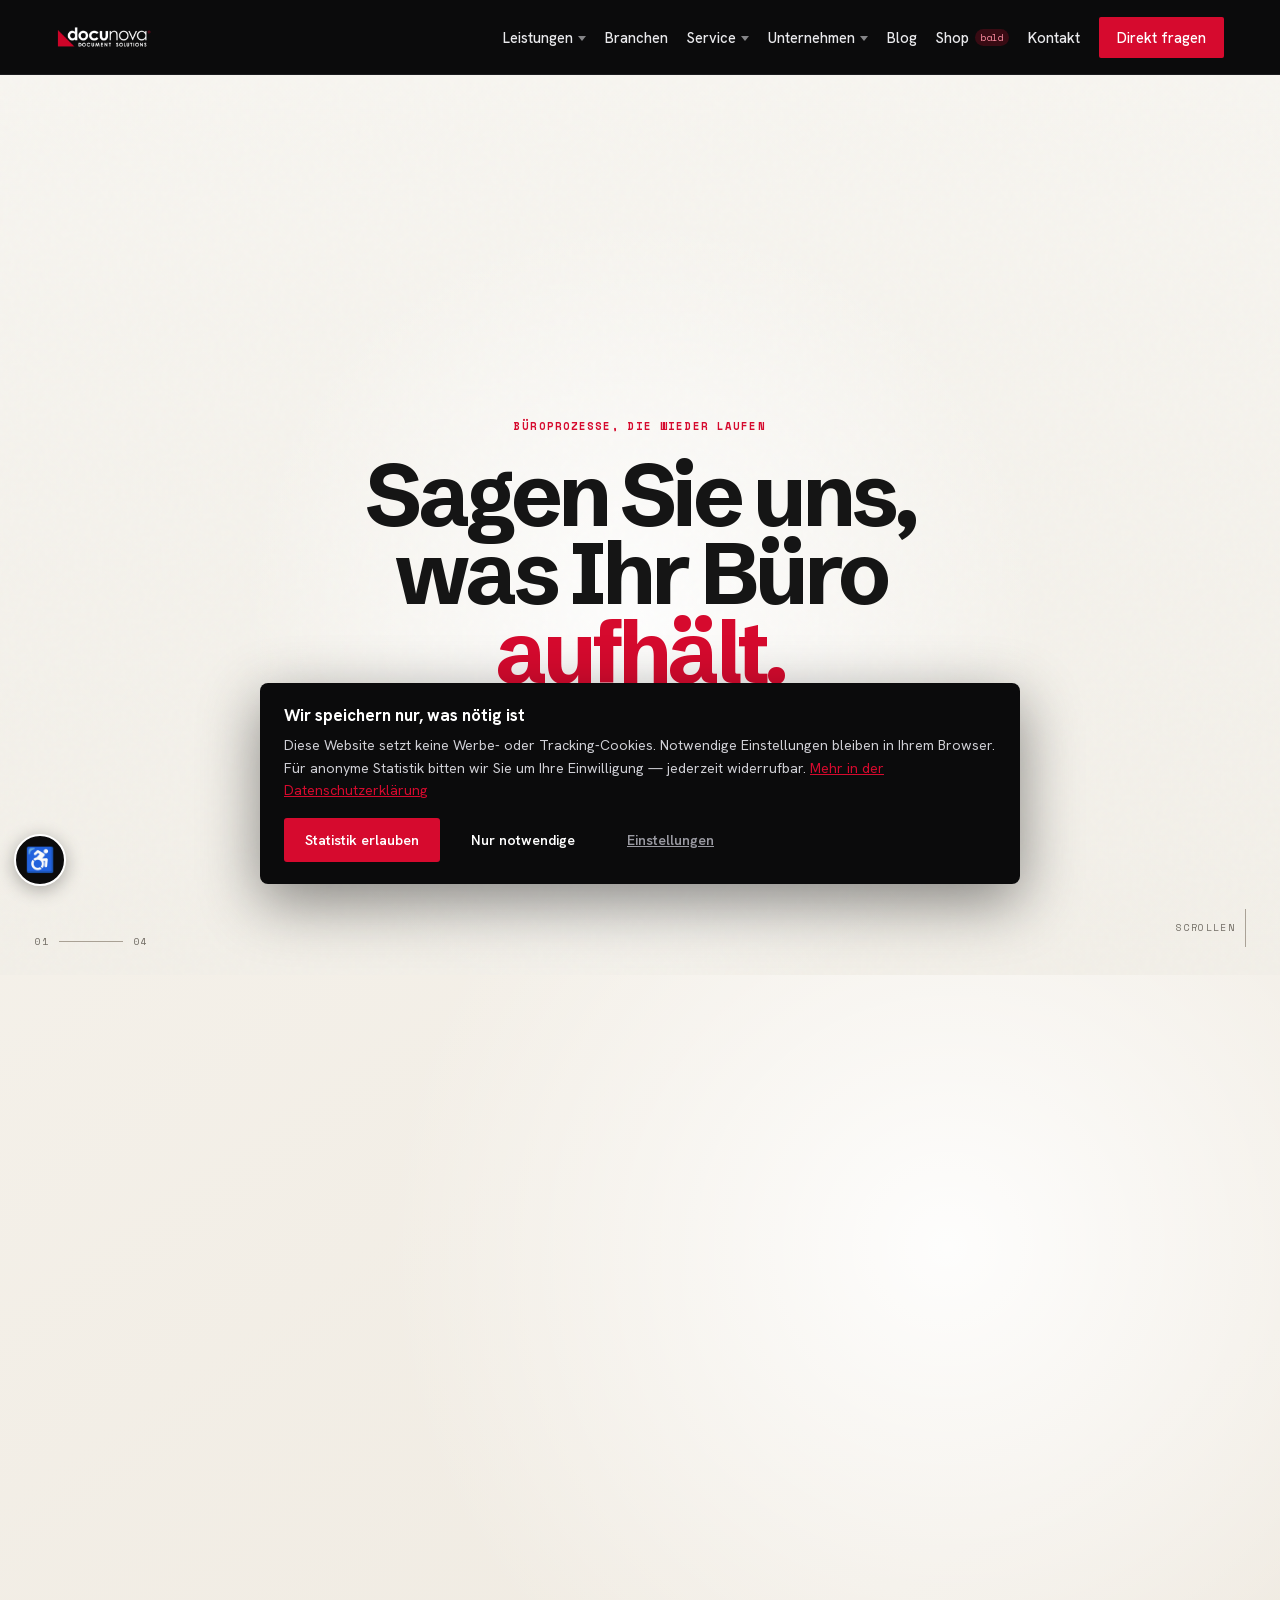
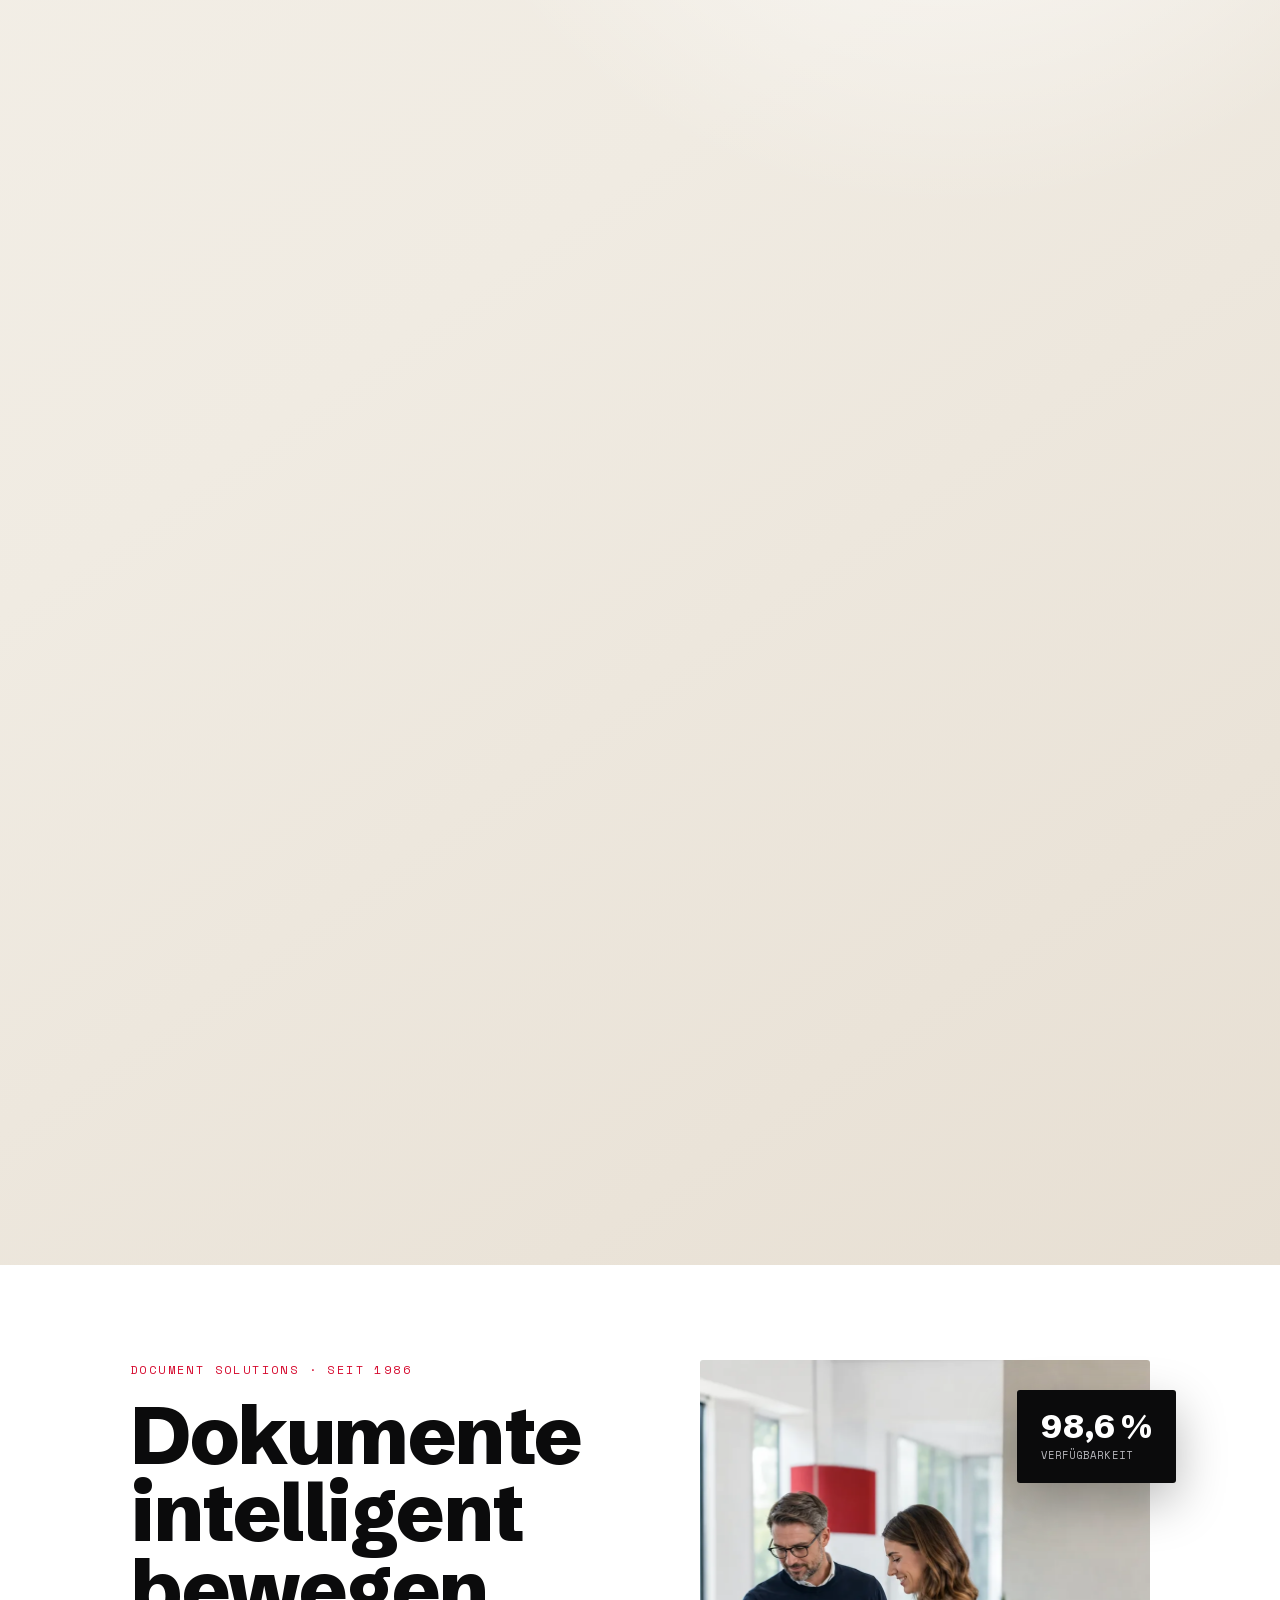
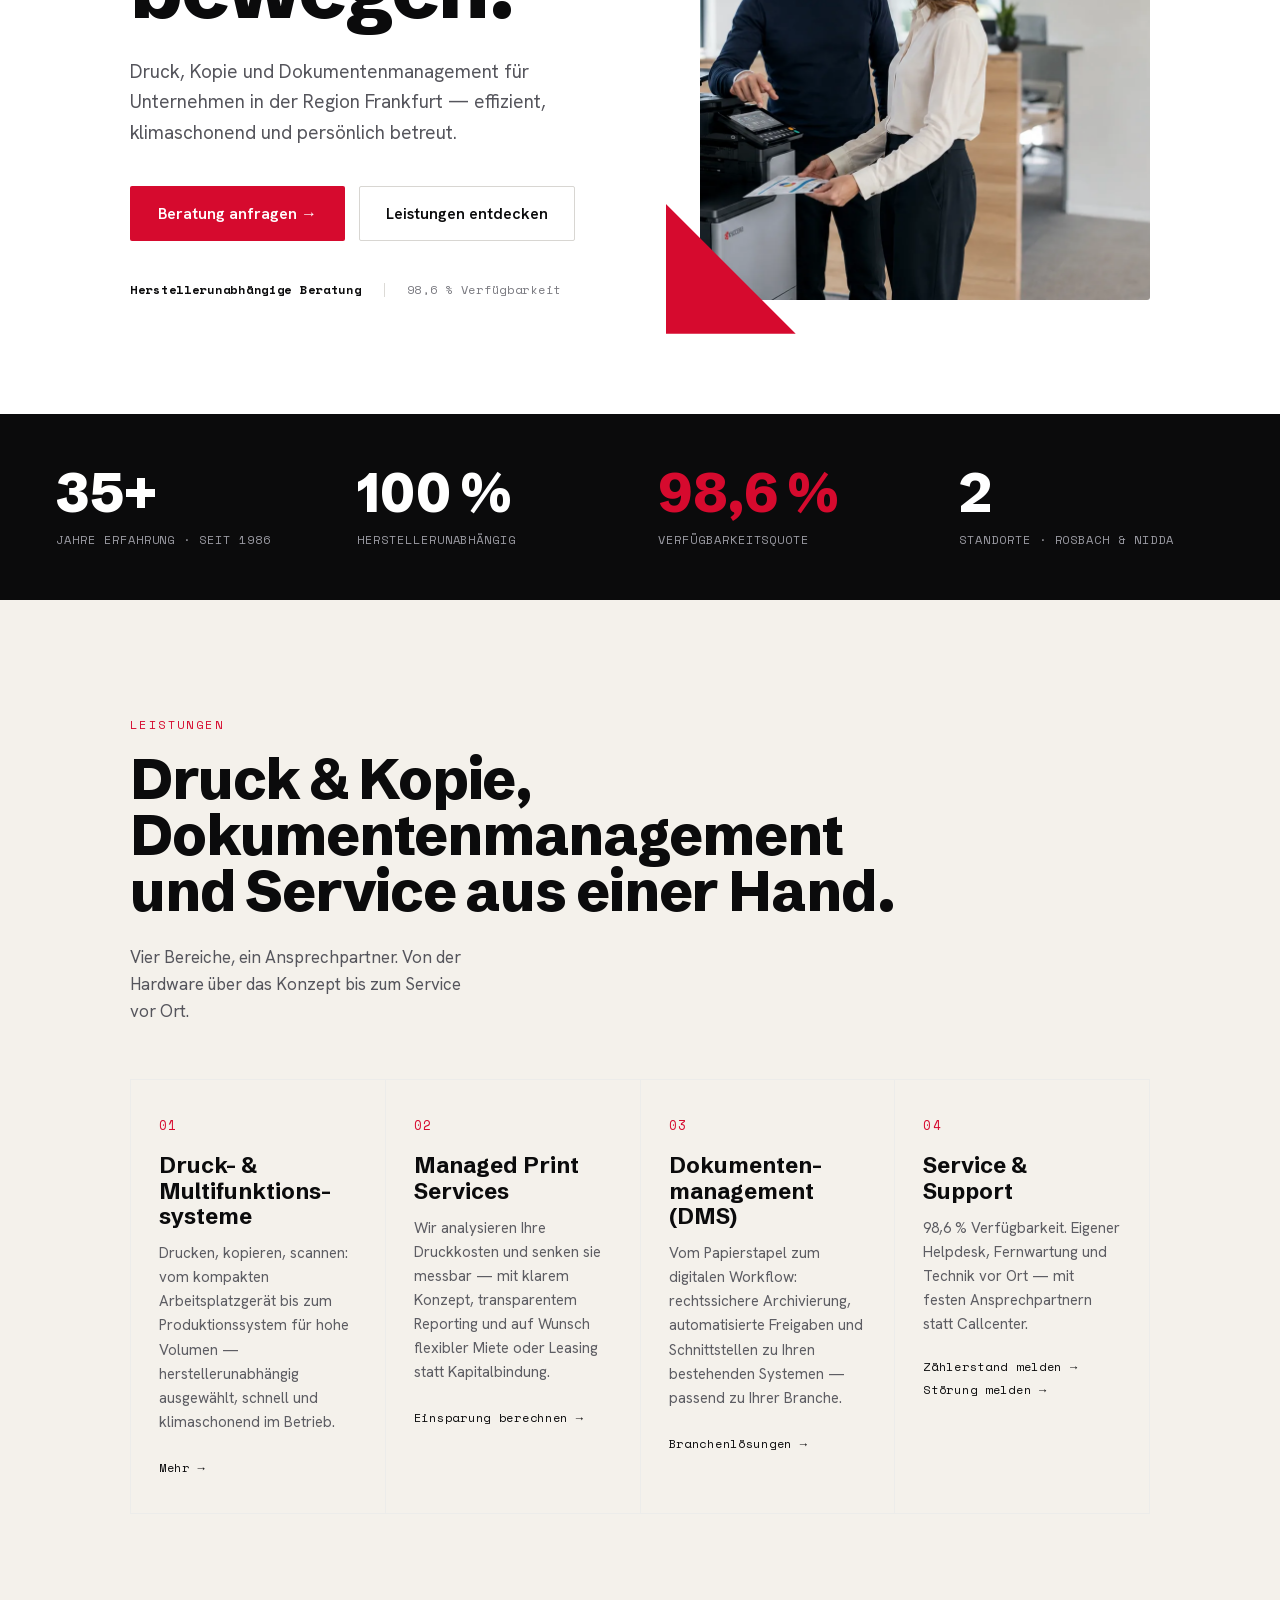
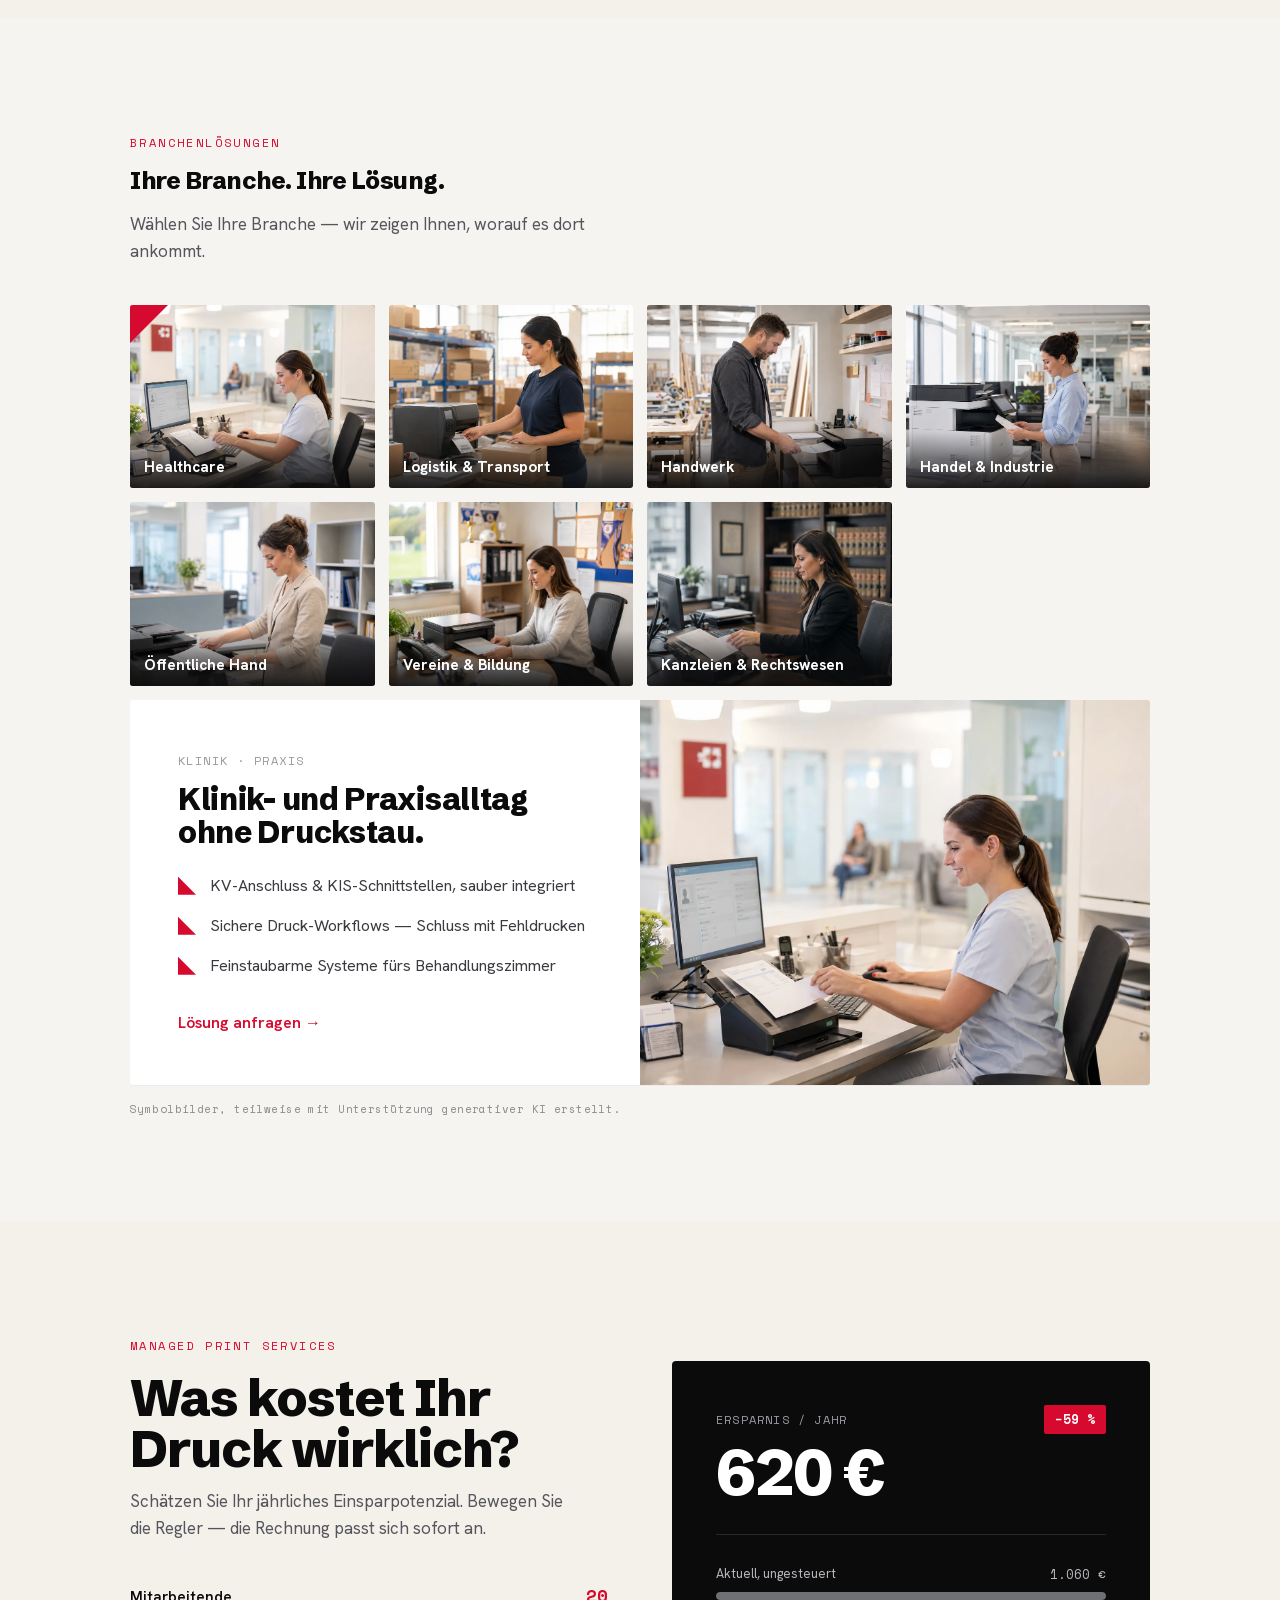
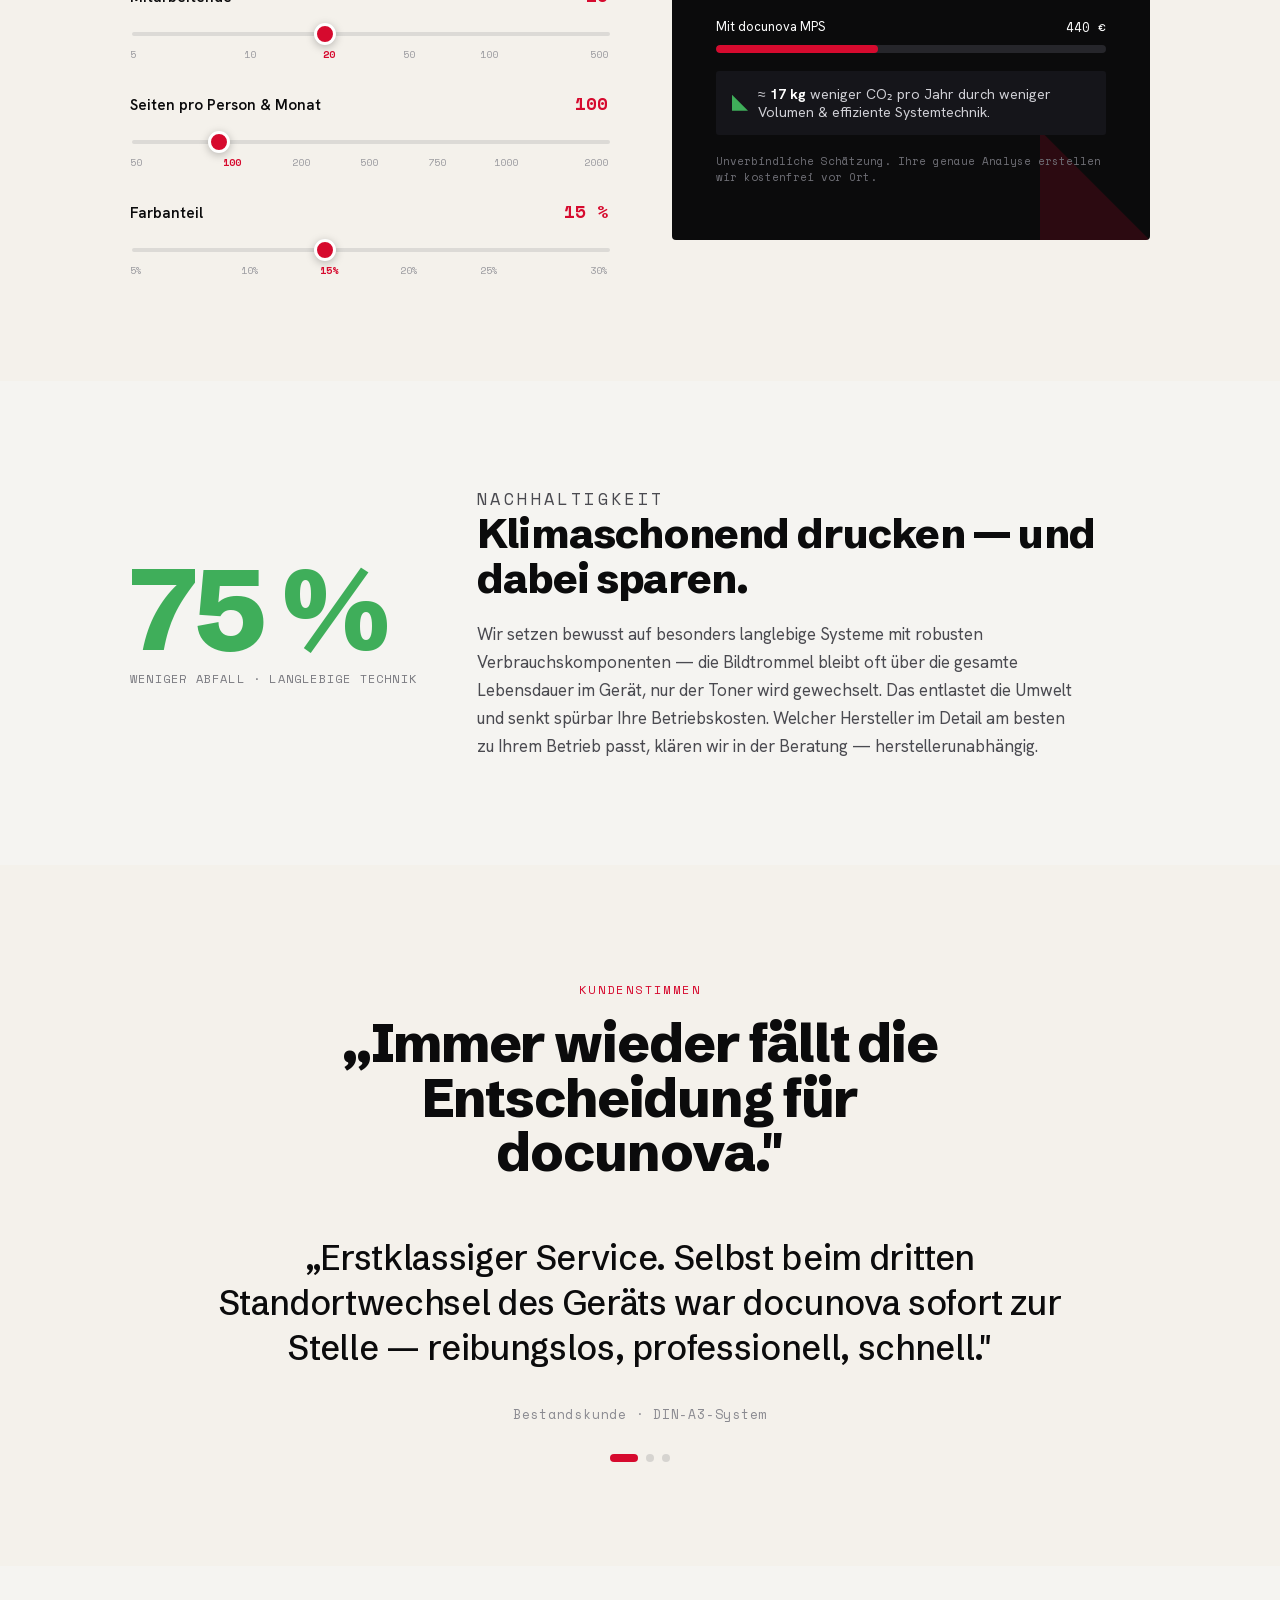
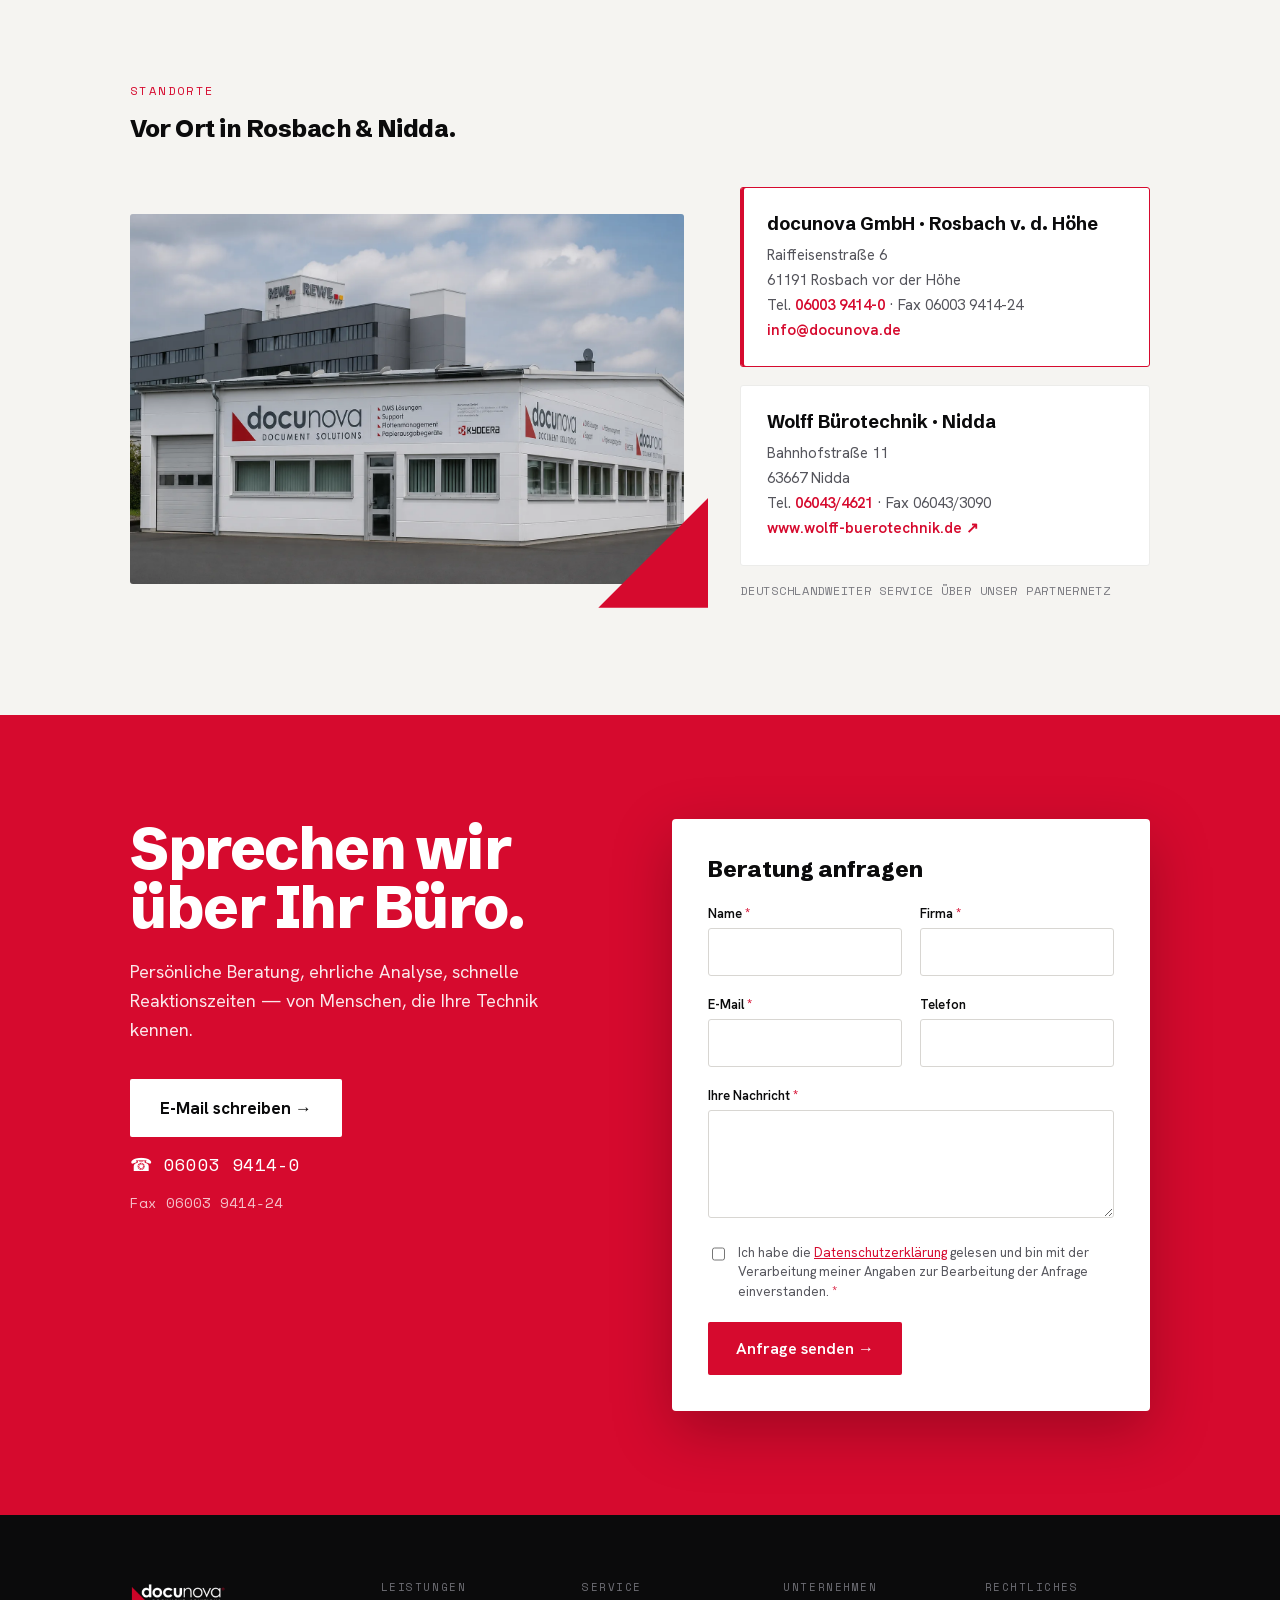
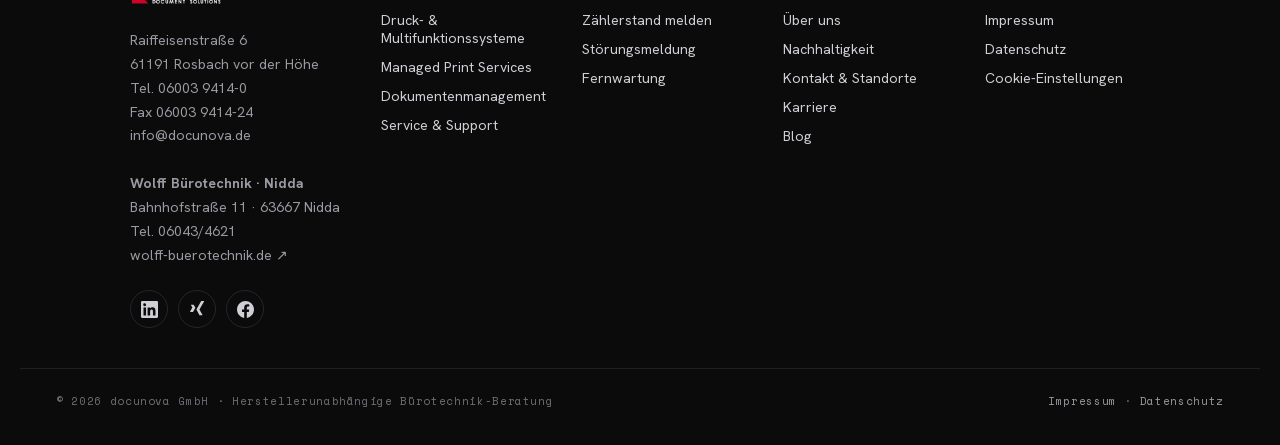
==== commit ebb81d7a: "Add files via upload update animation und beschreibung" ====
--- a/index.html
+++ b/index.html
@@ -433,6 +433,12 @@
   .story-copy.two h2,.story-copy.three h2{
     font-size:clamp(2.1rem,3.6vw,3.75rem);line-height:1.02;max-width:15ch;margin-inline:auto
   }
+  .story-copy.two h2{max-width:none}
+  .story-history{display:block;max-width:15ch;margin-inline:auto}
+  .story-services{
+    display:block;max-width:38ch;margin:clamp(18px,2vw,28px) auto 0;
+    font-size:.48em;font-weight:600;line-height:1.18;letter-spacing:-.025em;color:#4f4a43
+  }
   .story-copy.two .story-kicker,.story-copy.three .story-kicker{margin-bottom:14px}
   .story-copy.three p{max-width:42ch;margin:18px auto 0;font-size:1.05rem}
   .story-visual{
@@ -440,10 +446,37 @@
     width:min(920px,calc((100svh - 330px)*1.777),calc(100vw - 64px));
     margin:0;opacity:0;will-change:transform,opacity
   }
-  .story-visual picture,.story-visual img{display:block;width:100%}
-  .story-visual img{
+  .story-visual picture,.story-visual>img{display:block;width:100%}
+  .story-visual>img{
     aspect-ratio:1672/941;object-fit:cover;border-radius:2px;
     box-shadow:0 24px 65px rgba(72,59,43,.13)
+  }
+  .paper-light{
+    position:absolute;z-index:1;left:49.7%;top:69.8%;width:28%;aspect-ratio:1.65;
+    transform:translate(-50%,-50%);
+    background:radial-gradient(ellipse at center,rgba(255,251,232,.88) 0%,rgba(255,248,219,.38) 36%,rgba(255,255,255,0) 74%);
+    mix-blend-mode:screen;opacity:var(--brand-light,0);pointer-events:none;will-change:opacity
+  }
+  .paper-brand{
+    position:absolute;z-index:2;left:49.7%;top:70.8%;width:11.4%;aspect-ratio:300/94;
+    transform:translate(-50%,-50%) rotate(.25deg);
+    opacity:var(--brand-reveal,0);overflow:hidden;mix-blend-mode:multiply;
+    filter:blur(var(--brand-blur,1.1px));
+    pointer-events:none;will-change:opacity,filter
+  }
+  .paper-brand img{
+    display:block;width:100%;height:100%;aspect-ratio:300/94;object-fit:contain;
+    filter:brightness(0);opacity:.72;box-shadow:none;border-radius:0
+  }
+  .paper-brand::before{
+    content:'';position:absolute;z-index:2;left:1.3%;top:23%;width:19.2%;height:59%;
+    background:var(--red);clip-path:polygon(0 0,0 100%,100% 100%);opacity:.88
+  }
+  .paper-brand::after{
+    content:'';position:absolute;z-index:3;top:-45%;bottom:-45%;left:-45%;width:34%;
+    background:linear-gradient(90deg,transparent,rgba(255,255,255,.88),transparent);
+    transform:translateX(var(--brand-x,0%)) rotate(12deg);
+    mix-blend-mode:screen;opacity:var(--brand-light,0);will-change:transform,opacity
   }
   .story-visual figcaption{
     padding-top:13px;text-align:center;font:500 .62rem/1.5 var(--mono);
@@ -456,6 +489,9 @@
     .story{height:285svh}
     .story-copy.two,.story-copy.three{top:15%;width:calc(100vw - 36px)}
     .story-copy.two h2,.story-copy.three h2{font-size:clamp(1.75rem,8.2vw,2.35rem);max-width:14ch}
+    .story-copy.two h2{max-width:none}
+    .story-history{max-width:13ch}
+    .story-services{max-width:28ch;font-size:.62em;margin-top:16px;line-height:1.25}
     .story-copy.three p{font-size:.92rem;line-height:1.5;margin-top:13px}
     .story-visual{top:62%;width:calc(100vw - 32px)}
     .story-visual figcaption{font-size:.5rem;letter-spacing:.08em;padding-top:9px}
@@ -764,12 +800,19 @@
 
       <div class="story-copy two" id="storyTwo">
         <p class="story-kicker">Nah. Erfahren. Herstellerunabhängig.</p>
-        <h2>Seit 1986 halten wir Büros in der Region Frankfurt am Laufen — Drucken &amp; Kopieren, Dokumente, Kommunikation.</h2>
+        <h2>
+          <span class="story-history">Seit 1986 halten wir Büros in der Region Frankfurt am Laufen.</span>
+          <span class="story-services">Drucken &amp; Kopieren, Dokumentenmanagement und sämtliche Bürokommunikation.</span>
+        </h2>
       </div>
 
       <figure class="story-visual" id="storyVisual">
         <img src="docunova-prozess-hero.webp" alt="Heller Arbeitsplatz mit Tablet, Dokument und kompaktem Ausgabegerät, verbunden durch eine feine rote Prozesslinie" width="1672" height="941" fetchpriority="high" decoding="async">
-        <figcaption>Drucken &amp; Kopieren&nbsp;&nbsp;·&nbsp;&nbsp;Dokumente&nbsp;&nbsp;·&nbsp;&nbsp;Kommunikation</figcaption>
+        <span class="paper-light" aria-hidden="true"></span>
+        <span class="paper-brand" aria-hidden="true">
+          <img src="logo.png" width="300" height="94" alt="">
+        </span>
+        <figcaption>Drucken &amp; Kopieren&nbsp;&nbsp;·&nbsp;&nbsp;Dokumentenmanagement&nbsp;&nbsp;·&nbsp;&nbsp;Bürokommunikation</figcaption>
       </figure>
 
       <div class="story-copy three" id="storyThree">
@@ -1169,6 +1212,13 @@
       const zoom=clamp((p-.18)/.5);
       visual.style.opacity=String(visualIn*(1-visualOut));
       visual.style.transform=`translate(-50%,-50%) scale(${.97+zoom*.055})`;
+      const brandReveal=clamp((p-.245)/.105);
+      const brandSweep=clamp((p-.27)/.18);
+      const brandLight=Math.sin(brandSweep*Math.PI)*.72;
+      visual.style.setProperty('--brand-reveal',brandReveal.toFixed(4));
+      visual.style.setProperty('--brand-blur',`${((1-brandReveal)*1.1).toFixed(2)}px`);
+      visual.style.setProperty('--brand-x',`${(brandSweep*430).toFixed(1)}%`);
+      visual.style.setProperty('--brand-light',Math.max(0,brandLight).toFixed(4));
 
       const twoIn=clamp((p-.18)/.1),twoOut=clamp((p-.39)/.1);
       two.style.opacity=String(twoIn*(1-twoOut));
--- a/fonts-site.css
+++ b/fonts-site.css
@@ -0,0 +1,241 @@
+/* Schibsted Grotesk, Hanken Grotesk, Space Mono — lokal eingebunden, keine Verbindung zu Google */
+
+/* latin-ext */
+@font-face {
+  font-family: 'Hanken Grotesk';
+  font-style: normal;
+  font-weight: 400;
+  font-display: swap;
+  src: url(fonts/hanken-grotesk-400-latin-ext.woff2) format('woff2');
+  unicode-range: U+0100-02BA, U+02BD-02C5, U+02C7-02CC, U+02CE-02D7, U+02DD-02FF, U+0304, U+0308, U+0329, U+1D00-1DBF, U+1E00-1E9F, U+1EF2-1EFF, U+2020, U+20A0-20AB, U+20AD-20C0, U+2113, U+2C60-2C7F, U+A720-A7FF;
+}
+
+/* latin */
+@font-face {
+  font-family: 'Hanken Grotesk';
+  font-style: normal;
+  font-weight: 400;
+  font-display: swap;
+  src: url(fonts/hanken-grotesk-400-latin.woff2) format('woff2');
+  unicode-range: U+0000-00FF, U+0131, U+0152-0153, U+02BB-02BC, U+02C6, U+02DA, U+02DC, U+0304, U+0308, U+0329, U+2000-206F, U+20AC, U+2122, U+2191, U+2193, U+2212, U+2215, U+FEFF, U+FFFD;
+}
+
+/* latin-ext */
+@font-face {
+  font-family: 'Hanken Grotesk';
+  font-style: normal;
+  font-weight: 500;
+  font-display: swap;
+  src: url(fonts/hanken-grotesk-500-latin-ext.woff2) format('woff2');
+  unicode-range: U+0100-02BA, U+02BD-02C5, U+02C7-02CC, U+02CE-02D7, U+02DD-02FF, U+0304, U+0308, U+0329, U+1D00-1DBF, U+1E00-1E9F, U+1EF2-1EFF, U+2020, U+20A0-20AB, U+20AD-20C0, U+2113, U+2C60-2C7F, U+A720-A7FF;
+}
+
+/* latin */
+@font-face {
+  font-family: 'Hanken Grotesk';
+  font-style: normal;
+  font-weight: 500;
+  font-display: swap;
+  src: url(fonts/hanken-grotesk-500-latin.woff2) format('woff2');
+  unicode-range: U+0000-00FF, U+0131, U+0152-0153, U+02BB-02BC, U+02C6, U+02DA, U+02DC, U+0304, U+0308, U+0329, U+2000-206F, U+20AC, U+2122, U+2191, U+2193, U+2212, U+2215, U+FEFF, U+FFFD;
+}
+
+/* latin-ext */
+@font-face {
+  font-family: 'Hanken Grotesk';
+  font-style: normal;
+  font-weight: 600;
+  font-display: swap;
+  src: url(fonts/hanken-grotesk-600-latin-ext.woff2) format('woff2');
+  unicode-range: U+0100-02BA, U+02BD-02C5, U+02C7-02CC, U+02CE-02D7, U+02DD-02FF, U+0304, U+0308, U+0329, U+1D00-1DBF, U+1E00-1E9F, U+1EF2-1EFF, U+2020, U+20A0-20AB, U+20AD-20C0, U+2113, U+2C60-2C7F, U+A720-A7FF;
+}
+
+/* latin */
+@font-face {
+  font-family: 'Hanken Grotesk';
+  font-style: normal;
+  font-weight: 600;
+  font-display: swap;
+  src: url(fonts/hanken-grotesk-600-latin.woff2) format('woff2');
+  unicode-range: U+0000-00FF, U+0131, U+0152-0153, U+02BB-02BC, U+02C6, U+02DA, U+02DC, U+0304, U+0308, U+0329, U+2000-206F, U+20AC, U+2122, U+2191, U+2193, U+2212, U+2215, U+FEFF, U+FFFD;
+}
+
+/* latin-ext */
+@font-face {
+  font-family: 'Hanken Grotesk';
+  font-style: normal;
+  font-weight: 700;
+  font-display: swap;
+  src: url(fonts/hanken-grotesk-700-latin-ext.woff2) format('woff2');
+  unicode-range: U+0100-02BA, U+02BD-02C5, U+02C7-02CC, U+02CE-02D7, U+02DD-02FF, U+0304, U+0308, U+0329, U+1D00-1DBF, U+1E00-1E9F, U+1EF2-1EFF, U+2020, U+20A0-20AB, U+20AD-20C0, U+2113, U+2C60-2C7F, U+A720-A7FF;
+}
+
+/* latin */
+@font-face {
+  font-family: 'Hanken Grotesk';
+  font-style: normal;
+  font-weight: 700;
+  font-display: swap;
+  src: url(fonts/hanken-grotesk-700-latin.woff2) format('woff2');
+  unicode-range: U+0000-00FF, U+0131, U+0152-0153, U+02BB-02BC, U+02C6, U+02DA, U+02DC, U+0304, U+0308, U+0329, U+2000-206F, U+20AC, U+2122, U+2191, U+2193, U+2212, U+2215, U+FEFF, U+FFFD;
+}
+
+/* latin-ext */
+@font-face {
+  font-family: 'Schibsted Grotesk';
+  font-style: normal;
+  font-weight: 400;
+  font-display: swap;
+  src: url(fonts/schibsted-grotesk-400-latin-ext.woff2) format('woff2');
+  unicode-range: U+0100-02BA, U+02BD-02C5, U+02C7-02CC, U+02CE-02D7, U+02DD-02FF, U+0304, U+0308, U+0329, U+1D00-1DBF, U+1E00-1E9F, U+1EF2-1EFF, U+2020, U+20A0-20AB, U+20AD-20C0, U+2113, U+2C60-2C7F, U+A720-A7FF;
+}
+
+/* latin */
+@font-face {
+  font-family: 'Schibsted Grotesk';
+  font-style: normal;
+  font-weight: 400;
+  font-display: swap;
+  src: url(fonts/schibsted-grotesk-400-latin.woff2) format('woff2');
+  unicode-range: U+0000-00FF, U+0131, U+0152-0153, U+02BB-02BC, U+02C6, U+02DA, U+02DC, U+0304, U+0308, U+0329, U+2000-206F, U+20AC, U+2122, U+2191, U+2193, U+2212, U+2215, U+FEFF, U+FFFD;
+}
+
+/* latin-ext */
+@font-face {
+  font-family: 'Schibsted Grotesk';
+  font-style: normal;
+  font-weight: 500;
+  font-display: swap;
+  src: url(fonts/schibsted-grotesk-500-latin-ext.woff2) format('woff2');
+  unicode-range: U+0100-02BA, U+02BD-02C5, U+02C7-02CC, U+02CE-02D7, U+02DD-02FF, U+0304, U+0308, U+0329, U+1D00-1DBF, U+1E00-1E9F, U+1EF2-1EFF, U+2020, U+20A0-20AB, U+20AD-20C0, U+2113, U+2C60-2C7F, U+A720-A7FF;
+}
+
+/* latin */
+@font-face {
+  font-family: 'Schibsted Grotesk';
+  font-style: normal;
+  font-weight: 500;
+  font-display: swap;
+  src: url(fonts/schibsted-grotesk-500-latin.woff2) format('woff2');
+  unicode-range: U+0000-00FF, U+0131, U+0152-0153, U+02BB-02BC, U+02C6, U+02DA, U+02DC, U+0304, U+0308, U+0329, U+2000-206F, U+20AC, U+2122, U+2191, U+2193, U+2212, U+2215, U+FEFF, U+FFFD;
+}
+
+/* latin-ext */
+@font-face {
+  font-family: 'Schibsted Grotesk';
+  font-style: normal;
+  font-weight: 600;
+  font-display: swap;
+  src: url(fonts/schibsted-grotesk-600-latin-ext.woff2) format('woff2');
+  unicode-range: U+0100-02BA, U+02BD-02C5, U+02C7-02CC, U+02CE-02D7, U+02DD-02FF, U+0304, U+0308, U+0329, U+1D00-1DBF, U+1E00-1E9F, U+1EF2-1EFF, U+2020, U+20A0-20AB, U+20AD-20C0, U+2113, U+2C60-2C7F, U+A720-A7FF;
+}
+
+/* latin */
+@font-face {
+  font-family: 'Schibsted Grotesk';
+  font-style: normal;
+  font-weight: 600;
+  font-display: swap;
+  src: url(fonts/schibsted-grotesk-600-latin.woff2) format('woff2');
+  unicode-range: U+0000-00FF, U+0131, U+0152-0153, U+02BB-02BC, U+02C6, U+02DA, U+02DC, U+0304, U+0308, U+0329, U+2000-206F, U+20AC, U+2122, U+2191, U+2193, U+2212, U+2215, U+FEFF, U+FFFD;
+}
+
+/* latin-ext */
+@font-face {
+  font-family: 'Schibsted Grotesk';
+  font-style: normal;
+  font-weight: 700;
+  font-display: swap;
+  src: url(fonts/schibsted-grotesk-700-latin-ext.woff2) format('woff2');
+  unicode-range: U+0100-02BA, U+02BD-02C5, U+02C7-02CC, U+02CE-02D7, U+02DD-02FF, U+0304, U+0308, U+0329, U+1D00-1DBF, U+1E00-1E9F, U+1EF2-1EFF, U+2020, U+20A0-20AB, U+20AD-20C0, U+2113, U+2C60-2C7F, U+A720-A7FF;
+}
+
+/* latin */
+@font-face {
+  font-family: 'Schibsted Grotesk';
+  font-style: normal;
+  font-weight: 700;
+  font-display: swap;
+  src: url(fonts/schibsted-grotesk-700-latin.woff2) format('woff2');
+  unicode-range: U+0000-00FF, U+0131, U+0152-0153, U+02BB-02BC, U+02C6, U+02DA, U+02DC, U+0304, U+0308, U+0329, U+2000-206F, U+20AC, U+2122, U+2191, U+2193, U+2212, U+2215, U+FEFF, U+FFFD;
+}
+
+/* latin-ext */
+@font-face {
+  font-family: 'Schibsted Grotesk';
+  font-style: normal;
+  font-weight: 800;
+  font-display: swap;
+  src: url(fonts/schibsted-grotesk-800-latin-ext.woff2) format('woff2');
+  unicode-range: U+0100-02BA, U+02BD-02C5, U+02C7-02CC, U+02CE-02D7, U+02DD-02FF, U+0304, U+0308, U+0329, U+1D00-1DBF, U+1E00-1E9F, U+1EF2-1EFF, U+2020, U+20A0-20AB, U+20AD-20C0, U+2113, U+2C60-2C7F, U+A720-A7FF;
+}
+
+/* latin */
+@font-face {
+  font-family: 'Schibsted Grotesk';
+  font-style: normal;
+  font-weight: 800;
+  font-display: swap;
+  src: url(fonts/schibsted-grotesk-800-latin.woff2) format('woff2');
+  unicode-range: U+0000-00FF, U+0131, U+0152-0153, U+02BB-02BC, U+02C6, U+02DA, U+02DC, U+0304, U+0308, U+0329, U+2000-206F, U+20AC, U+2122, U+2191, U+2193, U+2212, U+2215, U+FEFF, U+FFFD;
+}
+
+/* latin-ext */
+@font-face {
+  font-family: 'Schibsted Grotesk';
+  font-style: normal;
+  font-weight: 900;
+  font-display: swap;
+  src: url(fonts/schibsted-grotesk-900-latin-ext.woff2) format('woff2');
+  unicode-range: U+0100-02BA, U+02BD-02C5, U+02C7-02CC, U+02CE-02D7, U+02DD-02FF, U+0304, U+0308, U+0329, U+1D00-1DBF, U+1E00-1E9F, U+1EF2-1EFF, U+2020, U+20A0-20AB, U+20AD-20C0, U+2113, U+2C60-2C7F, U+A720-A7FF;
+}
+
+/* latin */
+@font-face {
+  font-family: 'Schibsted Grotesk';
+  font-style: normal;
+  font-weight: 900;
+  font-display: swap;
+  src: url(fonts/schibsted-grotesk-900-latin.woff2) format('woff2');
+  unicode-range: U+0000-00FF, U+0131, U+0152-0153, U+02BB-02BC, U+02C6, U+02DA, U+02DC, U+0304, U+0308, U+0329, U+2000-206F, U+20AC, U+2122, U+2191, U+2193, U+2212, U+2215, U+FEFF, U+FFFD;
+}
+
+/* latin-ext */
+@font-face {
+  font-family: 'Space Mono';
+  font-style: normal;
+  font-weight: 400;
+  font-display: swap;
+  src: url(fonts/space-mono-400-latin-ext.woff2) format('woff2');
+  unicode-range: U+0100-02BA, U+02BD-02C5, U+02C7-02CC, U+02CE-02D7, U+02DD-02FF, U+0304, U+0308, U+0329, U+1D00-1DBF, U+1E00-1E9F, U+1EF2-1EFF, U+2020, U+20A0-20AB, U+20AD-20C0, U+2113, U+2C60-2C7F, U+A720-A7FF;
+}
+
+/* latin */
+@font-face {
+  font-family: 'Space Mono';
+  font-style: normal;
+  font-weight: 400;
+  font-display: swap;
+  src: url(fonts/space-mono-400-latin.woff2) format('woff2');
+  unicode-range: U+0000-00FF, U+0131, U+0152-0153, U+02BB-02BC, U+02C6, U+02DA, U+02DC, U+0304, U+0308, U+0329, U+2000-206F, U+20AC, U+2122, U+2191, U+2193, U+2212, U+2215, U+FEFF, U+FFFD;
+}
+
+/* latin-ext */
+@font-face {
+  font-family: 'Space Mono';
+  font-style: normal;
+  font-weight: 700;
+  font-display: swap;
+  src: url(fonts/space-mono-700-latin-ext.woff2) format('woff2');
+  unicode-range: U+0100-02BA, U+02BD-02C5, U+02C7-02CC, U+02CE-02D7, U+02DD-02FF, U+0304, U+0308, U+0329, U+1D00-1DBF, U+1E00-1E9F, U+1EF2-1EFF, U+2020, U+20A0-20AB, U+20AD-20C0, U+2113, U+2C60-2C7F, U+A720-A7FF;
+}
+
+/* latin */
+@font-face {
+  font-family: 'Space Mono';
+  font-style: normal;
+  font-weight: 700;
+  font-display: swap;
+  src: url(fonts/space-mono-700-latin.woff2) format('woff2');
+  unicode-range: U+0000-00FF, U+0131, U+0152-0153, U+02BB-02BC, U+02C6, U+02DA, U+02DC, U+0304, U+0308, U+0329, U+2000-206F, U+20AC, U+2122, U+2191, U+2193, U+2212, U+2215, U+FEFF, U+FFFD;
+}
--- a/site.css
+++ b/site.css
@@ -0,0 +1,244 @@
+/* docunova — gemeinsame Basis: Tokens, Header, Footer, Barrierefreiheit, Modal */
+
+:root{
+  --ink:#0B0B0C;
+  --paper:#ffffff;
+  --soft:#F5F4F1;
+  --red:#D60A2E;
+  --red-dark:#b00824;
+  --muted:#55555c;
+  --muted2:#5d5d63;
+  --line:#ececea;
+  --dark-line:#1c1c1f;
+  --dark-muted:#9a9aa2;
+  --dark-soft:#cfcfd5;
+}
+
+html.a11y-bigtext{font-size:125%}
+html.a11y-contrast{
+  --soft:#ffffff;
+  --muted:#1a1a1c;
+  --muted2:#1a1a1c;
+  --red:#a80020;
+  --red-dark:#7d0018;
+  --line:#666;
+  --dark-muted:#e0e0e4;
+  --dark-soft:#ffffff;
+}
+html.a11y-gray body>*:not(.a11y-fab){filter:grayscale(1)}
+html.a11y-noanim *,html.a11y-noanim *::before,html.a11y-noanim *::after{animation:none !important;transition:none !important}
+@media (prefers-reduced-motion:reduce){
+  *,*::before,*::after{animation:none !important;transition:none !important}
+}
+
+/* Einbettung als iframe-Popup: nur der Inhalt, keine Seiten-Rahmung */
+html.embedded body>header,
+html.embedded body>footer,
+html.embedded .a11y-fab,
+html.embedded .skip-link,
+html.embedded #dn-concierge{display:none}
+
+/* Zwei Rahmen-Welten: klassische Website (Standard) und Chat-Ansicht.
+   index.html und index2.html merken die Herkunft in localStorage['dn-view']. */
+.chrome-chat{display:none}
+html.view-chat .chrome-classic{display:none}
+html.view-chat .chrome-chat{display:block}
+html.view-chat{
+  --paper:#F5F5F3;
+  --soft:#FFFFFF;
+  --ink:#111112;
+  --muted:#5c5c58;
+  --muted2:#5c5c58;
+  --red:#E30613;
+  --red-dark:#B00511;
+  --line:#E5E5E1;
+}
+html.view-chat body{background:var(--paper)}
+/* Hoher Kontrast muss auch in der Chat-Ansicht gewinnen */
+html.view-chat.a11y-contrast{
+  --soft:#ffffff;
+  --muted:#1a1a1c;
+  --muted2:#1a1a1c;
+  --red:#a80020;
+  --red-dark:#7d0018;
+  --line:#666;
+}
+
+.chat-top{position:sticky;top:0;z-index:60;background:rgba(245,245,243,.9);-webkit-backdrop-filter:blur(12px);backdrop-filter:blur(12px);border-bottom:1px solid var(--line)}
+.chat-top-in{display:flex;align-items:center;justify-content:space-between;gap:20px;padding:16px 28px;max-width:1080px;margin:0 auto}
+.chat-wordmark{display:flex;align-items:center;gap:10px;text-decoration:none;color:var(--ink)}
+.chat-wordmark svg{width:26px;height:26px;flex:none}
+.chat-wordmark .wm-text{display:flex;flex-direction:column;line-height:1}
+.chat-wordmark .wm-name{font-weight:700;font-size:1.25rem;letter-spacing:-.03em}
+.chat-wordmark .wm-sub{font-family:'Space Mono',monospace;font-size:.47rem;letter-spacing:.3em;text-transform:uppercase;color:#8a8a85;margin-top:3px}
+.chat-top-right{display:flex;align-items:center;gap:22px}
+.chat-alt{font-size:.78rem;color:#8a8a85;text-decoration:none}
+.chat-alt:hover{color:var(--ink)}
+.chat-phone{font-family:'Space Mono',monospace;font-size:.81rem;text-decoration:none;color:var(--ink);border-bottom:1px solid var(--line);padding-bottom:2px}
+.chat-phone:hover{border-color:var(--red)}
+
+.chat-foot{background:var(--soft);border-top:1px solid var(--line);padding:44px 28px 24px}
+.chat-foot-in{max-width:1080px;margin:0 auto;display:grid;grid-template-columns:1.4fr 1fr 1fr 1fr;gap:32px}
+.cf-wm{display:flex;align-items:center;gap:8px;margin-bottom:14px}
+.cf-wm svg{width:18px;height:18px;flex:none}
+.cf-wm b{font-size:1rem;letter-spacing:-.02em}
+.cf-col p{font-size:.82rem;line-height:1.7;color:#5c5c58;margin:0}
+.cf-col p a{color:#5c5c58}
+.cf-col p a:hover{color:var(--red)}
+.cf-h{font-family:'Space Mono',monospace;font-size:.63rem;letter-spacing:.16em;text-transform:uppercase;color:#8a8a85;margin-bottom:12px}
+.cf-col>a{display:block;font-size:.82rem;color:#5c5c58;text-decoration:none;margin-bottom:9px}
+.cf-col>a:hover{color:var(--red)}
+.chat-foot-base{max-width:1080px;margin:32px auto 0;padding-top:18px;border-top:1px solid var(--line);display:flex;justify-content:space-between;flex-wrap:wrap;gap:10px;font-family:'Space Mono',monospace;font-size:.66rem;color:#8a8a85}
+.chat-foot-base nav{display:flex;gap:18px}
+.chat-foot-base a{color:#8a8a85;text-decoration:none}
+.chat-foot-base a:hover{color:var(--ink)}
+@media (max-width:860px){
+  .chat-top-in{padding:14px 18px}
+  .chat-alt{display:none}
+  .chat-foot{padding:32px 18px 20px}
+  .chat-foot-in{grid-template-columns:1fr 1fr;gap:26px}
+}
+
+*{box-sizing:border-box}
+html{scroll-behavior:smooth}
+html.a11y-noanim{scroll-behavior:auto}
+body{margin:0;font-family:'Hanken Grotesk',sans-serif;background:var(--paper);color:var(--ink);-webkit-font-smoothing:antialiased;text-rendering:optimizeLegibility;overflow-x:hidden}
+::selection{background:var(--red);color:#fff}
+a:focus-visible,button:focus-visible,input:focus-visible,textarea:focus-visible,select:focus-visible,[tabindex]:focus-visible{outline:3px solid var(--red);outline-offset:2px;border-radius:2px}
+img{max-width:100%}
+
+.skip-link{position:absolute;left:-9999px;top:0;z-index:200;background:var(--ink);color:#fff;padding:12px 20px;font-weight:700;text-decoration:none}
+.skip-link:focus{left:12px;top:12px}
+
+.wrap{max-width:1240px;margin:0 auto;padding:0 36px}
+.eyebrow{font-family:'Space Mono',monospace;font-size:.75rem;letter-spacing:.2em;text-transform:uppercase;color:var(--red);margin-bottom:18px}
+.h-display{font-family:'Schibsted Grotesk',sans-serif;font-weight:800;letter-spacing:-.02em;line-height:1;margin:0;overflow-wrap:break-word}
+.btn{display:inline-flex;align-items:center;gap:10px;background:var(--red);color:#fff;font-weight:600;font-size:1rem;padding:16px 28px;border-radius:2px;text-decoration:none;border:none;cursor:pointer;font-family:'Hanken Grotesk',sans-serif}
+.btn:hover{background:var(--red-dark)}
+.btn:disabled{opacity:.6;cursor:default}
+.btn-ghost{display:inline-flex;align-items:center;gap:10px;background:transparent;color:var(--ink);font-weight:600;font-size:1rem;padding:16px 26px;border-radius:2px;text-decoration:none;border:1px solid #d8d6d2}
+.btn-ghost:hover{border-color:var(--ink)}
+
+/* Barrierefreiheits-Toolbar */
+.a11y-fab{position:fixed;left:14px;bottom:14px;z-index:99991}
+.a11y-fab>button{width:52px;height:52px;border-radius:50%;background:var(--ink);color:#fff;border:2px solid #fff;box-shadow:0 4px 18px rgba(0,0,0,.3);cursor:pointer;font-size:24px;line-height:1;display:flex;align-items:center;justify-content:center}
+.a11y-fab>button:hover{background:#26262b}
+.a11y-panel{position:absolute;left:0;bottom:62px;width:250px;background:var(--ink);color:#fff;border-radius:6px;box-shadow:0 12px 40px rgba(0,0,0,.4);padding:14px;display:none}
+.a11y-panel.open{display:block}
+.a11y-panel h2{font-family:'Space Mono',monospace;font-size:.7rem;letter-spacing:.14em;text-transform:uppercase;color:var(--dark-muted);margin:0 0 10px}
+.a11y-panel button{display:flex;align-items:center;justify-content:space-between;width:100%;background:#17171b;color:#fff;border:1px solid #26262b;border-radius:4px;padding:11px 12px;margin-bottom:8px;font-size:.9rem;font-weight:600;cursor:pointer;font-family:'Hanken Grotesk',sans-serif;text-align:left}
+.a11y-panel button:hover{background:#1f1f24}
+.a11y-panel button .state{font-family:'Space Mono',monospace;font-size:.7rem;color:var(--dark-muted)}
+.a11y-panel button[aria-pressed="true"]{border-color:var(--red)}
+.a11y-panel button[aria-pressed="true"] .state{color:#ff8fa3;font-weight:700}
+
+/* Modal mit iframe */
+.modal{position:fixed;inset:0;z-index:99995;display:flex;align-items:center;justify-content:center;padding:24px}
+.modal[hidden]{display:none}
+.modal-backdrop{position:absolute;inset:0;background:rgba(11,11,12,.74)}
+.modal-box{position:relative;width:min(780px,100%);height:min(88vh,940px);background:#fff;border-radius:6px;overflow:hidden;display:flex;flex-direction:column;box-shadow:0 30px 90px rgba(0,0,0,.5)}
+.modal-head{display:flex;align-items:center;justify-content:space-between;gap:16px;padding:13px 16px;background:var(--ink);color:#fff;flex:none}
+.modal-head .t{font-family:'Space Mono',monospace;font-size:.7rem;letter-spacing:.14em;text-transform:uppercase}
+.modal-head .acts{display:flex;align-items:center;gap:6px}
+.modal-head a.ext{font-family:'Space Mono',monospace;font-size:.66rem;letter-spacing:.06em;color:var(--dark-muted);text-decoration:none;padding:8px 10px;border-radius:4px}
+.modal-head a.ext:hover{background:#26262b;color:#fff}
+.modal-head button{background:transparent;border:none;color:#fff;font-size:20px;line-height:1;cursor:pointer;width:36px;height:36px;border-radius:4px}
+.modal-head button:hover{background:#26262b}
+.modal-box iframe{flex:1;width:100%;border:none;display:block;background:#fff}
+
+/* Kopfbereich */
+header.site{position:sticky;top:0;z-index:60;background:var(--ink);border-bottom:1px solid var(--dark-line)}
+.nav-bar{max-width:1240px;margin:0 auto;padding:0 36px;height:74px;display:flex;align-items:center;justify-content:space-between;gap:20px}
+.nav-desk{display:flex;align-items:center;gap:19px}
+.nav-desk>a,.nav-item>a{font-size:.92rem;color:#e9e9ec;text-decoration:none;font-weight:500;white-space:nowrap}
+.nav-desk>a:hover,.nav-item>a:hover{color:#ff8fa3}
+.nav-item{position:relative}
+.nav-item>a::after{content:'';display:inline-block;width:0;height:0;margin-left:5px;vertical-align:2px;border-left:4px solid transparent;border-right:4px solid transparent;border-top:5px solid currentColor;opacity:.55}
+.dropdown{position:absolute;top:100%;left:-14px;padding-top:14px;opacity:0;visibility:hidden;transform:translateY(-6px);transition:opacity .15s ease,transform .15s ease,visibility .15s;z-index:70}
+.nav-item:hover .dropdown,.nav-item:focus-within .dropdown{opacity:1;visibility:visible;transform:translateY(0)}
+.dropdown-inner{min-width:260px;background:var(--ink);border:1px solid var(--dark-line);border-radius:4px;padding:8px;box-shadow:0 18px 40px rgba(0,0,0,.35)}
+.dropdown-inner a{display:block;padding:10px 14px;font-size:.88rem;line-height:1.3;color:var(--dark-soft);text-decoration:none;border-radius:3px;white-space:nowrap;font-weight:500}
+.dropdown-inner a:hover{background:#17171b;color:#fff}
+.shop-badge{display:inline-block;font-family:'Space Mono',monospace;font-size:.56rem;letter-spacing:.05em;color:#ff8fa3;background:rgba(214,10,46,.22);padding:2px 6px;border-radius:20px;margin-left:6px;vertical-align:2px}
+.nav-cta{display:inline-flex;align-items:center;gap:8px;background:var(--red);color:#fff !important;font-weight:600;font-size:.92rem;padding:11px 18px;border-radius:2px;text-decoration:none;white-space:nowrap}
+.nav-cta:hover{background:var(--red-dark);color:#fff !important}
+.burger{display:none;align-items:center;justify-content:center;width:44px;height:44px;background:transparent;border:none;cursor:pointer;padding:0;margin-right:-10px}
+.burger span{display:block;width:24px;height:2px;background:#fff;border-radius:2px;margin:2.5px 0;transition:transform .2s,opacity .2s}
+.burger[aria-expanded="true"] span:nth-child(1){transform:translateY(7px) rotate(45deg)}
+.burger[aria-expanded="true"] span:nth-child(2){opacity:0}
+.burger[aria-expanded="true"] span:nth-child(3){transform:translateY(-7px) rotate(-45deg)}
+.nav-mobile{display:none;background:var(--ink);border-top:1px solid var(--dark-line);padding:10px 20px 22px;flex-direction:column;gap:2px;max-height:calc(100vh - 74px);overflow-y:auto}
+.nav-mobile.open{display:flex}
+.nav-mobile .group{font-family:'Space Mono',monospace;font-size:.68rem;letter-spacing:.14em;color:#6f6f76;padding:16px 6px 6px}
+.nav-mobile a{font-size:1.05rem;color:#e9e9ec;text-decoration:none;font-weight:600;padding:12px 6px;border-bottom:1px solid #18181b}
+.nav-mobile a.big{font-size:1.1rem;font-weight:700}
+.nav-mobile a.cta{display:inline-flex;align-items:center;justify-content:center;gap:8px;background:var(--red);color:#fff;font-weight:700;padding:16px 20px;border-radius:2px;border-bottom:none;margin-top:14px}
+
+/* Fußbereich */
+footer.site{background:var(--ink);color:#fff;padding:64px 0 36px}
+.foot-grid{display:grid;grid-template-columns:1.3fr 1fr 1fr 1fr 1fr;gap:36px}
+.foot-col .head{font-family:'Space Mono',monospace;font-size:.68rem;letter-spacing:.14em;color:#6f6f76;margin-bottom:16px}
+.foot-col nav{display:flex;flex-direction:column;gap:11px;font-size:.88rem}
+.foot-col nav a{color:var(--dark-soft);text-decoration:none}
+.foot-col nav a:hover{color:#ff8fa3}
+.foot-addr{font-size:.88rem;line-height:1.7;color:var(--dark-muted);margin:0}
+.foot-addr a{color:var(--dark-muted);text-decoration:none}
+.foot-addr a:hover{color:#fff}
+.social{display:flex;gap:10px;margin-top:22px}
+.social a{width:38px;height:38px;border-radius:50%;border:1px solid #26262b;display:flex;align-items:center;justify-content:center;color:var(--dark-soft);transition:background .2s,color .2s,border-color .2s}
+.social a:hover{background:var(--red);border-color:var(--red);color:#fff}
+.social svg{width:17px;height:17px;fill:currentColor;display:block}
+.foot-base{max-width:1240px;margin:40px auto 0;padding:24px 36px 0;border-top:1px solid #1f1f23;display:flex;justify-content:space-between;flex-wrap:wrap;gap:12px;font-family:'Space Mono',monospace;font-size:.68rem;letter-spacing:.06em;color:#6f6f76}
+.foot-base a{color:#9a9aa2;text-decoration:none}
+.foot-base a:hover{color:#fff}
+
+/* Einblenden beim Scrollen */
+.reveal{opacity:0;transform:translateY(26px);transition:opacity .7s cubic-bezier(.16,1,.3,1),transform .7s cubic-bezier(.16,1,.3,1)}
+.reveal.in{opacity:1;transform:none}
+html.a11y-noanim .reveal{opacity:1;transform:none}
+@media (prefers-reduced-motion:reduce){.reveal{opacity:1;transform:none}}
+
+/* Inhaltsseiten (Impressum, Datenschutz, Formulare, Blog, Shop) */
+.page{max-width:820px;margin:0 auto;padding:64px 36px 100px}
+.page.narrow{max-width:660px}
+.page.wide{max-width:960px}
+.page h1{font-family:'Schibsted Grotesk',sans-serif;font-weight:800;font-size:clamp(2rem,5vw,3.25rem);line-height:1.05;letter-spacing:-.02em;margin:0 0 8px;overflow-wrap:break-word}
+.page h2{font-family:'Schibsted Grotesk',sans-serif;font-weight:700;font-size:1.25rem;margin:40px 0 12px}
+.page h3{font-family:'Schibsted Grotesk',sans-serif;font-weight:700;font-size:1rem;margin:24px 0 8px}
+.page p,.page li{font-size:1rem;line-height:1.7;color:#3a3a40}
+.page a{color:var(--red)}
+.page .note{background:var(--soft);border-left:3px solid var(--red);padding:14px 18px;font-size:.88rem;color:var(--muted2);margin:14px 0}
+
+/* Formulare auf Unterseiten */
+.form-field{margin-bottom:20px}
+.form-field label{display:block;font-size:.82rem;font-weight:600;margin:0 0 6px;color:var(--ink)}
+.form-req{color:var(--red)}
+.form-row2{display:grid;grid-template-columns:1fr 1fr;gap:18px}
+.form-field input,.form-field select,.form-field textarea{width:100%;font-family:'Hanken Grotesk',sans-serif;font-size:.94rem;padding:13px 14px;border:1px solid #d8d6d2;border-radius:3px;background:#fff;color:var(--ink)}
+.form-field input:focus,.form-field select:focus,.form-field textarea:focus{outline:none;border-color:var(--red)}
+.form-msg{margin-top:18px;font-size:.88rem;padding:14px 16px;border-radius:3px;display:none}
+.form-msg.ok{display:block;background:#e8f5ea;color:#256a35}
+.form-msg.err{display:block;background:#fbe9ea;color:#b00824}
+
+@media (max-width:1180px){
+  .nav-desk{gap:15px}
+  .nav-desk>a,.nav-item>a{font-size:.87rem}
+  .foot-grid{grid-template-columns:1.3fr 1fr 1fr 1fr;gap:32px}
+}
+@media (max-width:1000px){
+  .nav-desk{display:none}
+  .burger{display:inline-flex;flex-direction:column}
+}
+@media (max-width:860px){
+  .wrap{padding:0 20px}
+  .nav-bar{padding:0 20px}
+  .page{padding:44px 20px 70px}
+  .foot-grid{grid-template-columns:1fr 1fr;gap:32px 24px}
+  .foot-base{padding:24px 20px 0}
+  .modal{padding:0}
+  .modal-box{width:100%;height:100%;border-radius:0;max-height:none}
+  .a11y-fab>button{width:46px;height:46px;font-size:20px}
+}
+@media (max-width:520px){
+  .form-row2{grid-template-columns:1fr}
+}
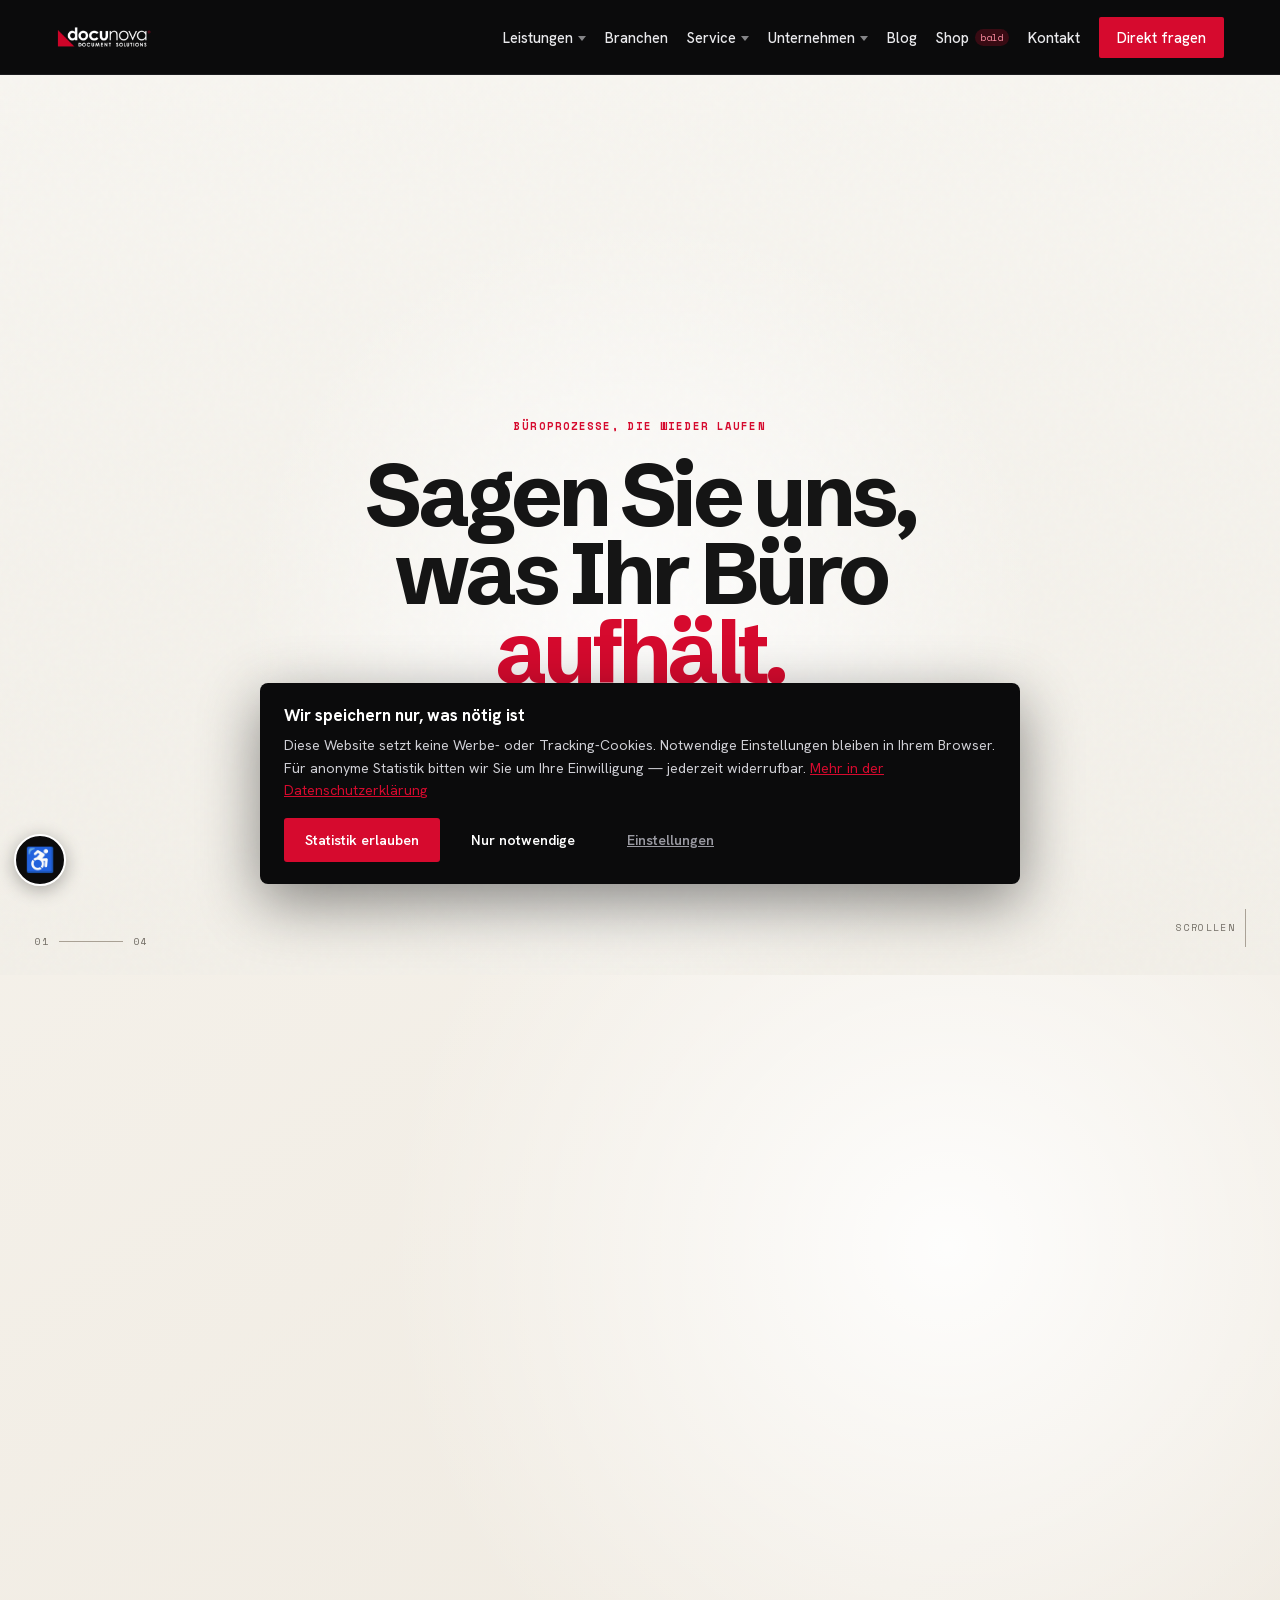
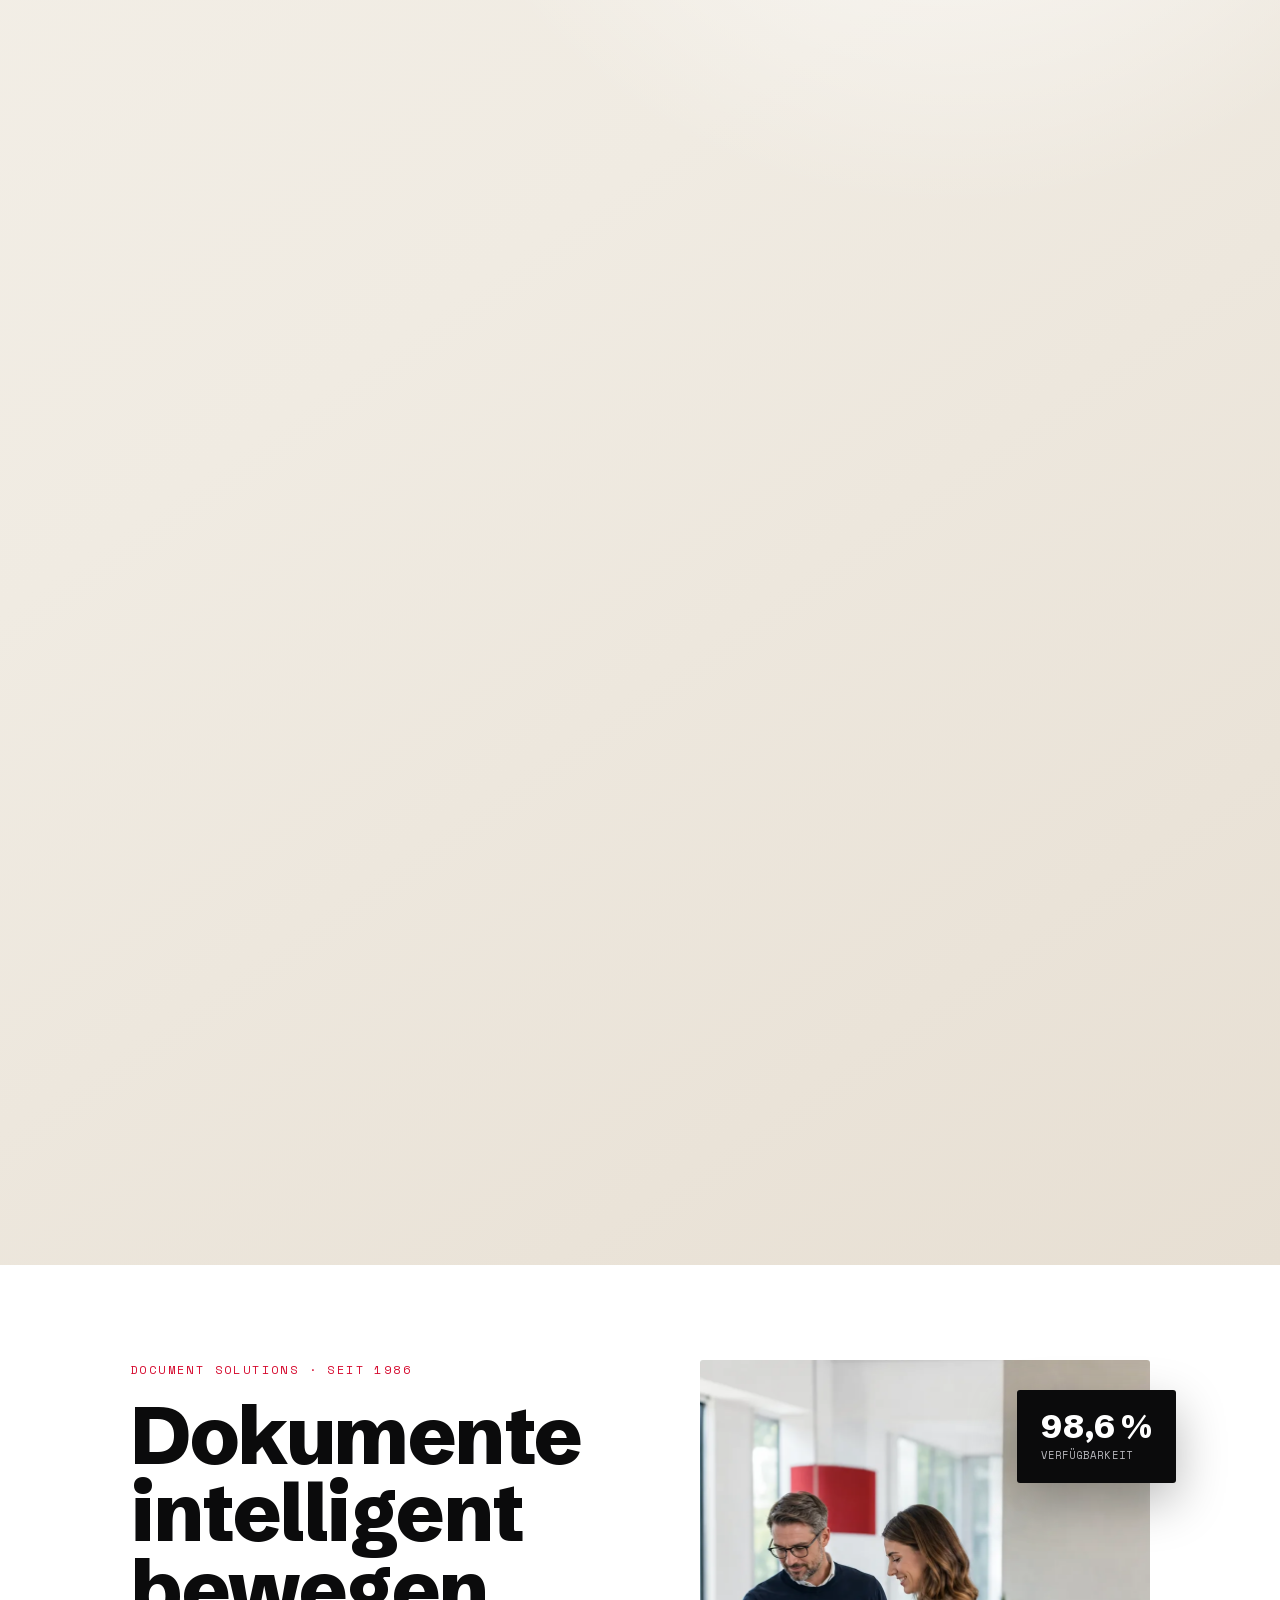
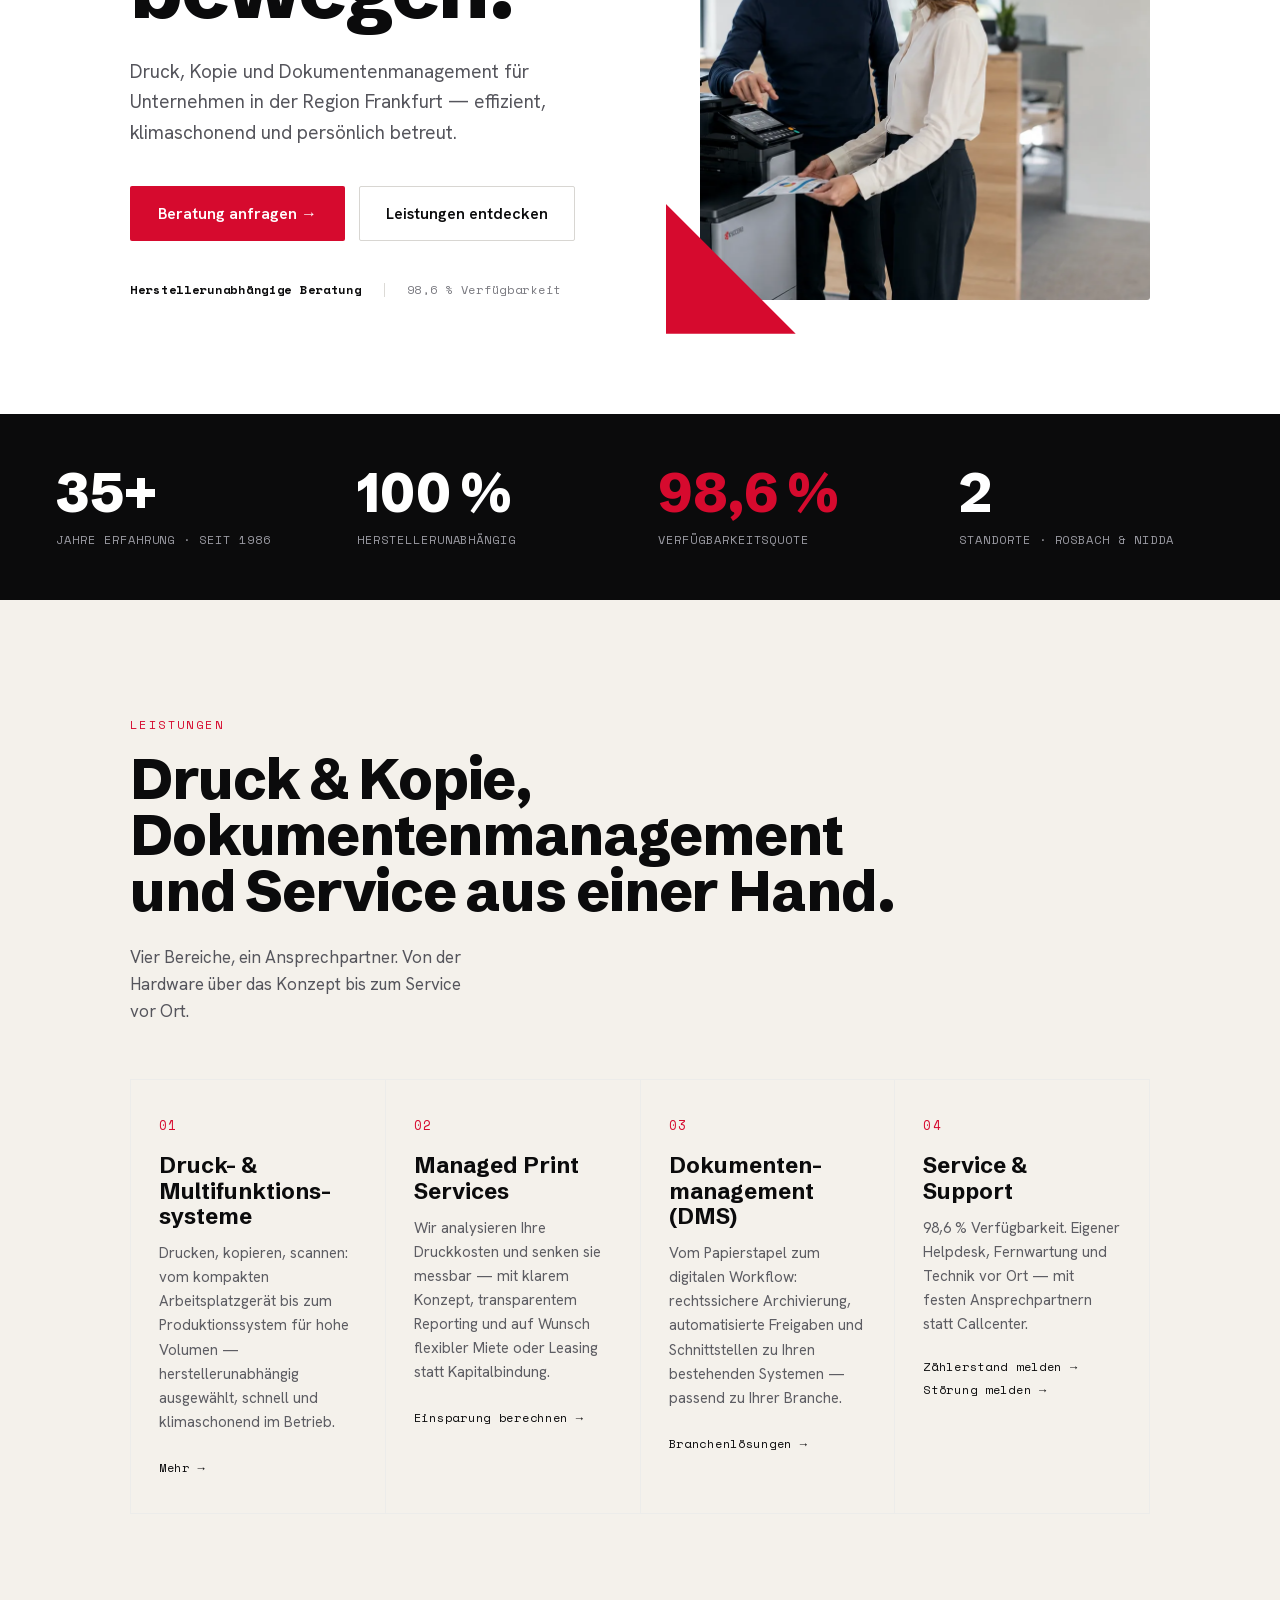
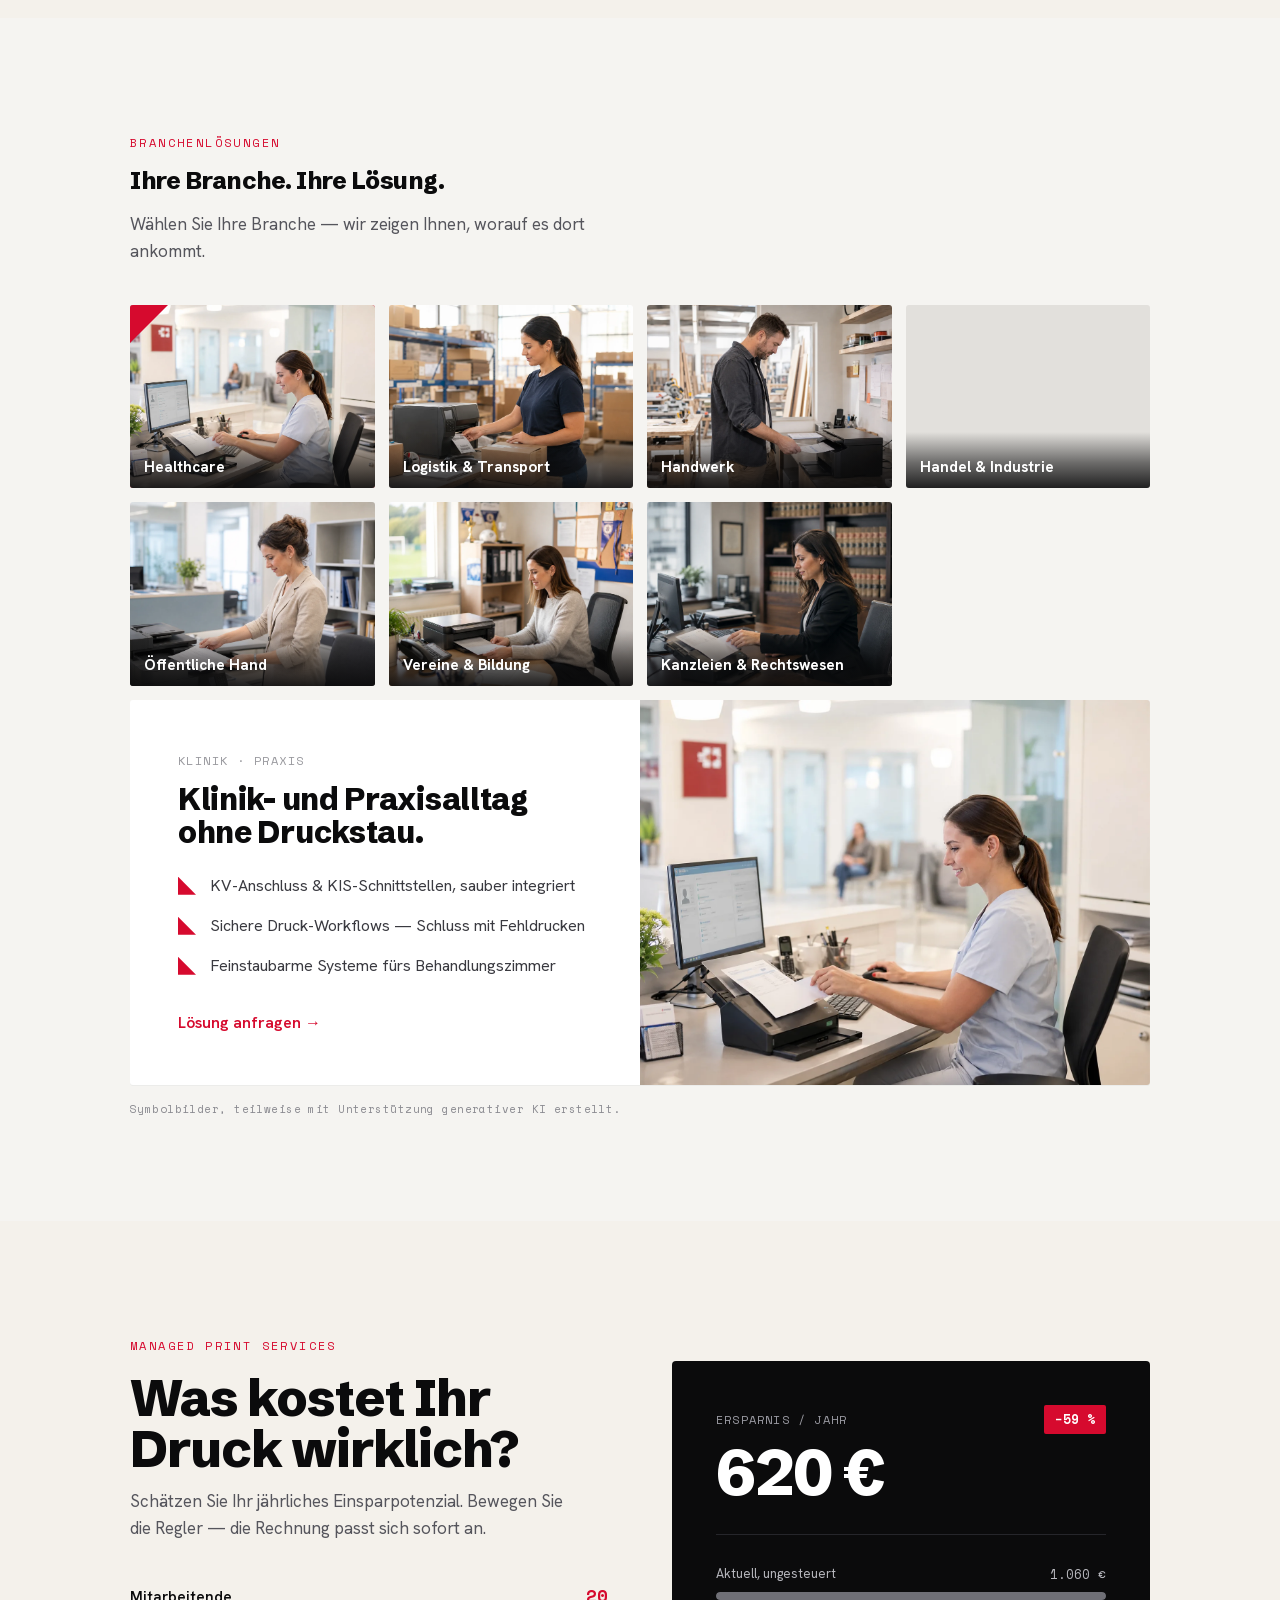
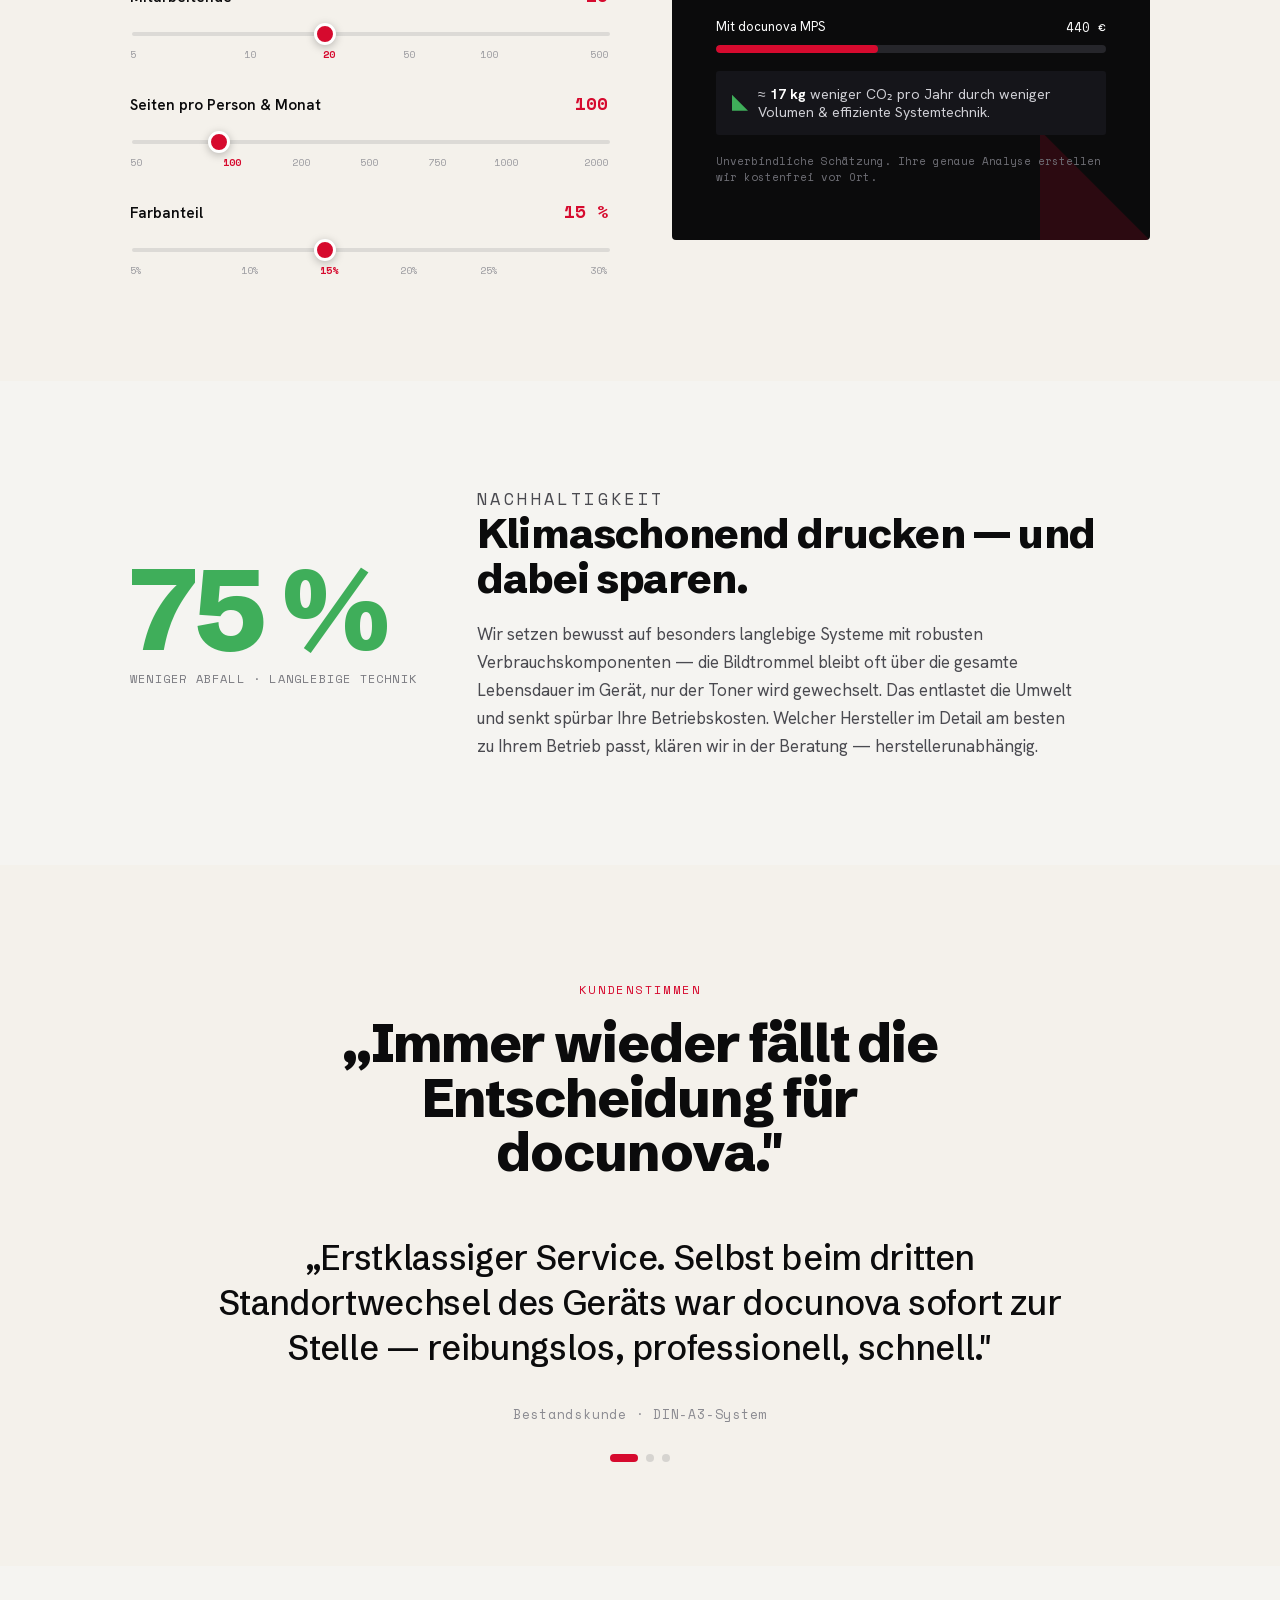
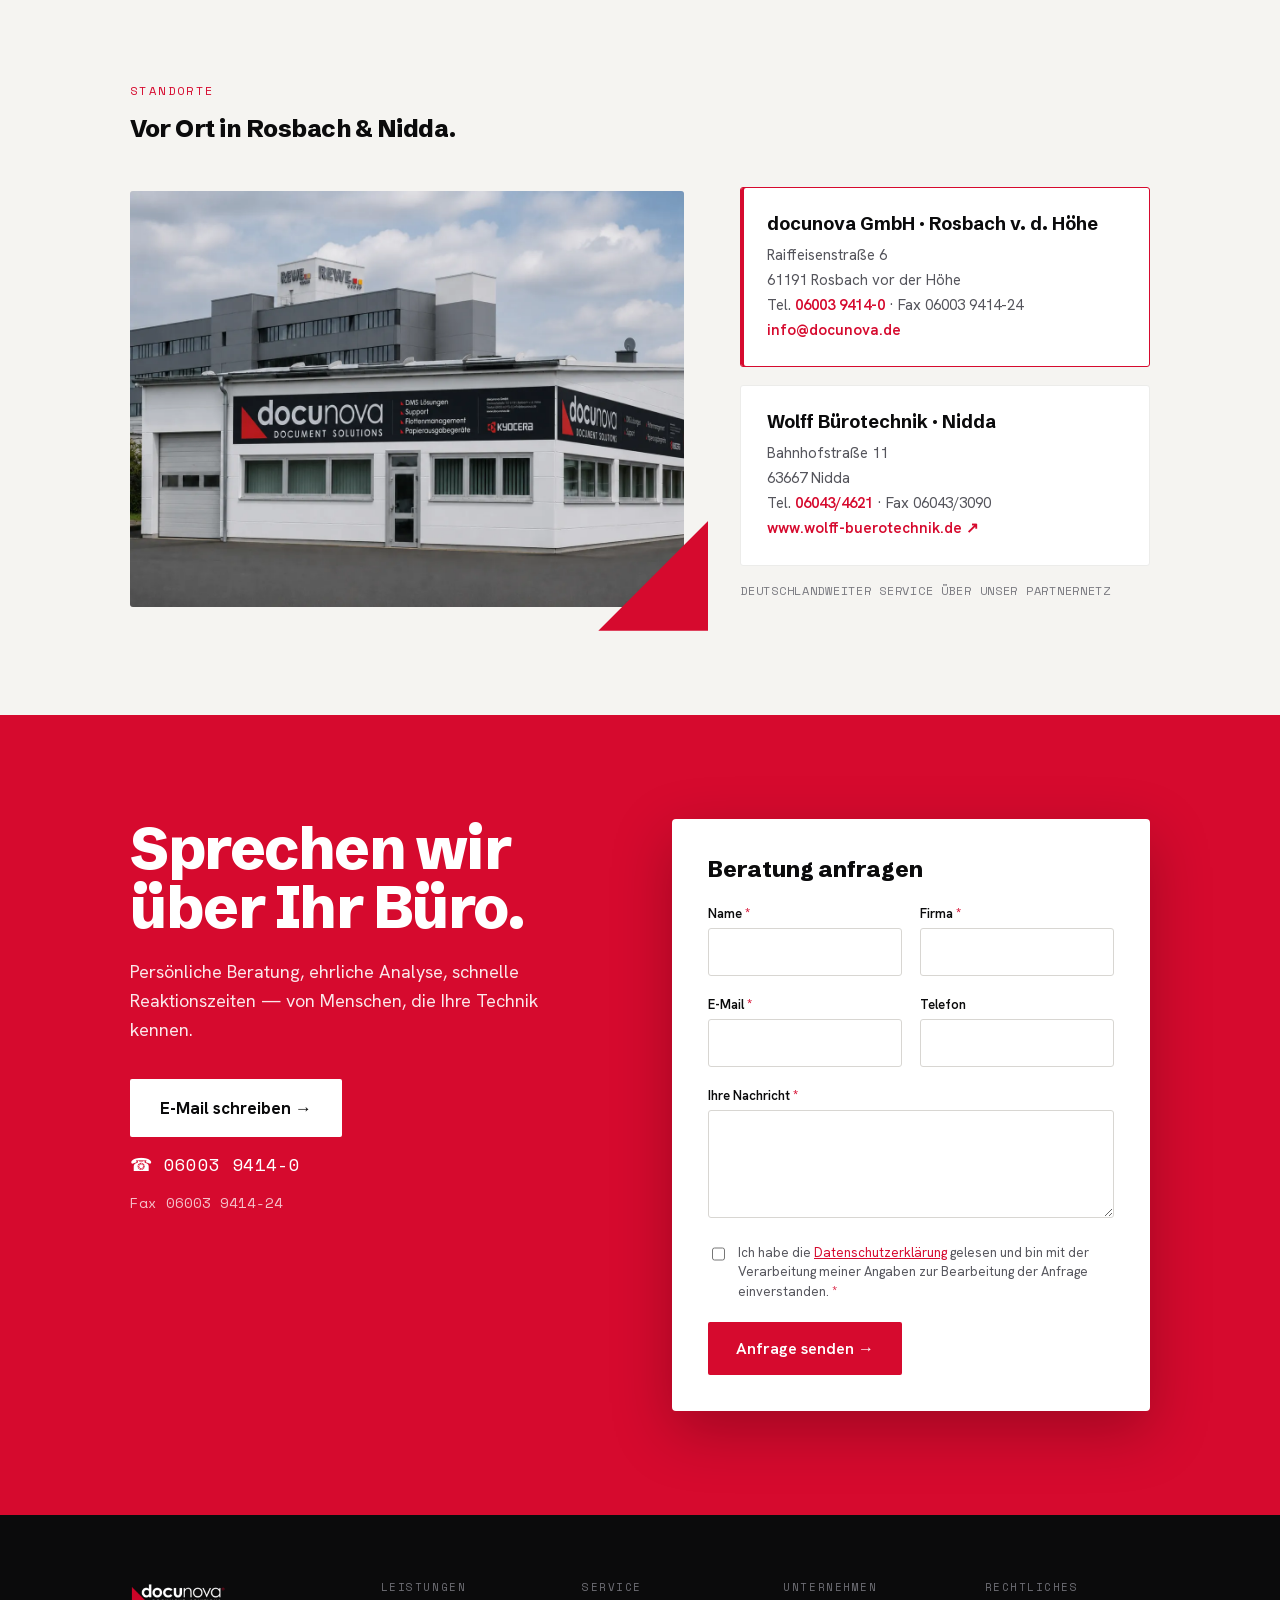
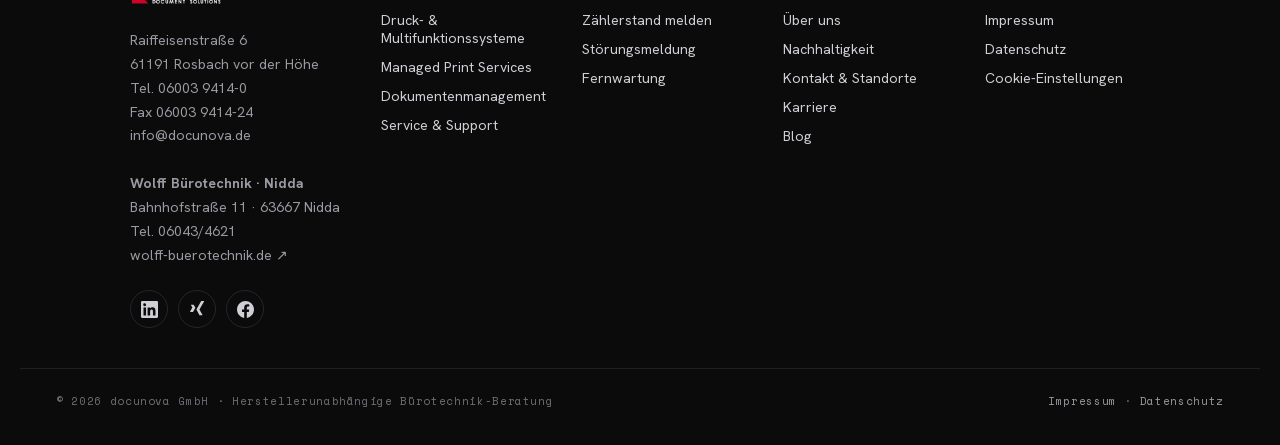
==== commit 18210ca9: "Add files via upload update banner" ====
--- a/index.html
+++ b/index.html
@@ -321,7 +321,7 @@
   .quote cite{display:block;margin-top:28px;font:500 .7rem/1.5 var(--mono);letter-spacing:.1em;color:#888;font-style:normal}
   .location-grid{display:grid;grid-template-columns:1.1fr .9fr;gap:55px;align-items:center}
   .location-photo{position:relative}
-  .location-photo img{width:100%;aspect-ratio:3/2;object-fit:cover;display:block}
+  .location-photo img{width:100%;aspect-ratio:4/3;object-fit:cover;display:block}
   .location-photo::after{content:'';position:absolute;right:-24px;bottom:-24px;width:110px;height:110px;background:var(--red);clip-path:polygon(100% 0,0 100%,100% 100%)}
   .location-copy h2{font-family:'Schibsted Grotesk',sans-serif;font-size:clamp(2.4rem,4.5vw,4.6rem);line-height:.95;letter-spacing:-.045em;margin:0 0 32px}
   .location-card{padding:21px 0;border-top:1px solid #d8d5cf}
@@ -619,7 +619,7 @@
 
   .standorte-grid{display:grid;grid-template-columns:1.15fr .85fr;gap:56px;align-items:center}
   .standorte-photo{position:relative}
-  .standorte-frame{position:relative;aspect-ratio:3/2;overflow:hidden;border-radius:3px;background:#e2e0dc}
+  .standorte-frame{position:relative;aspect-ratio:4/3;overflow:hidden;border-radius:3px;background:#e2e0dc}
   .standorte-frame img{position:absolute;inset:0;width:100%;height:100%;object-fit:cover;display:block;opacity:0;transition:opacity .45s cubic-bezier(.16,1,.3,1)}
   .standorte-frame img.on{opacity:1}
   .standorte-photo .tri{position:absolute;right:-24px;bottom:-24px;width:110px;height:110px;background:var(--red);clip-path:polygon(100% 0,0 100%,100% 100%)}
@@ -1036,7 +1036,7 @@
     <div class="standorte-grid">
       <div class="standorte-photo reveal">
         <div class="standorte-frame" id="ortFrame">
-          <img src="docu3.webp" alt="Firmengebäude der docunova GmbH in Rosbach vor der Höhe" width="1536" height="1024" data-ort="0" class="on" loading="lazy" decoding="async">
+          <img src="docu3.webp?v=20260729" alt="Firmengebäude der docunova GmbH in Rosbach vor der Höhe" width="1280" height="960" data-ort="0" class="on" loading="lazy" decoding="async">
           <img src="wolff.webp" alt="Ladengeschäft von Wolff Bürotechnik in Nidda" width="1280" height="960" data-ort="1" loading="lazy" decoding="async">
         </div>
         <div class="tri" aria-hidden="true"></div>
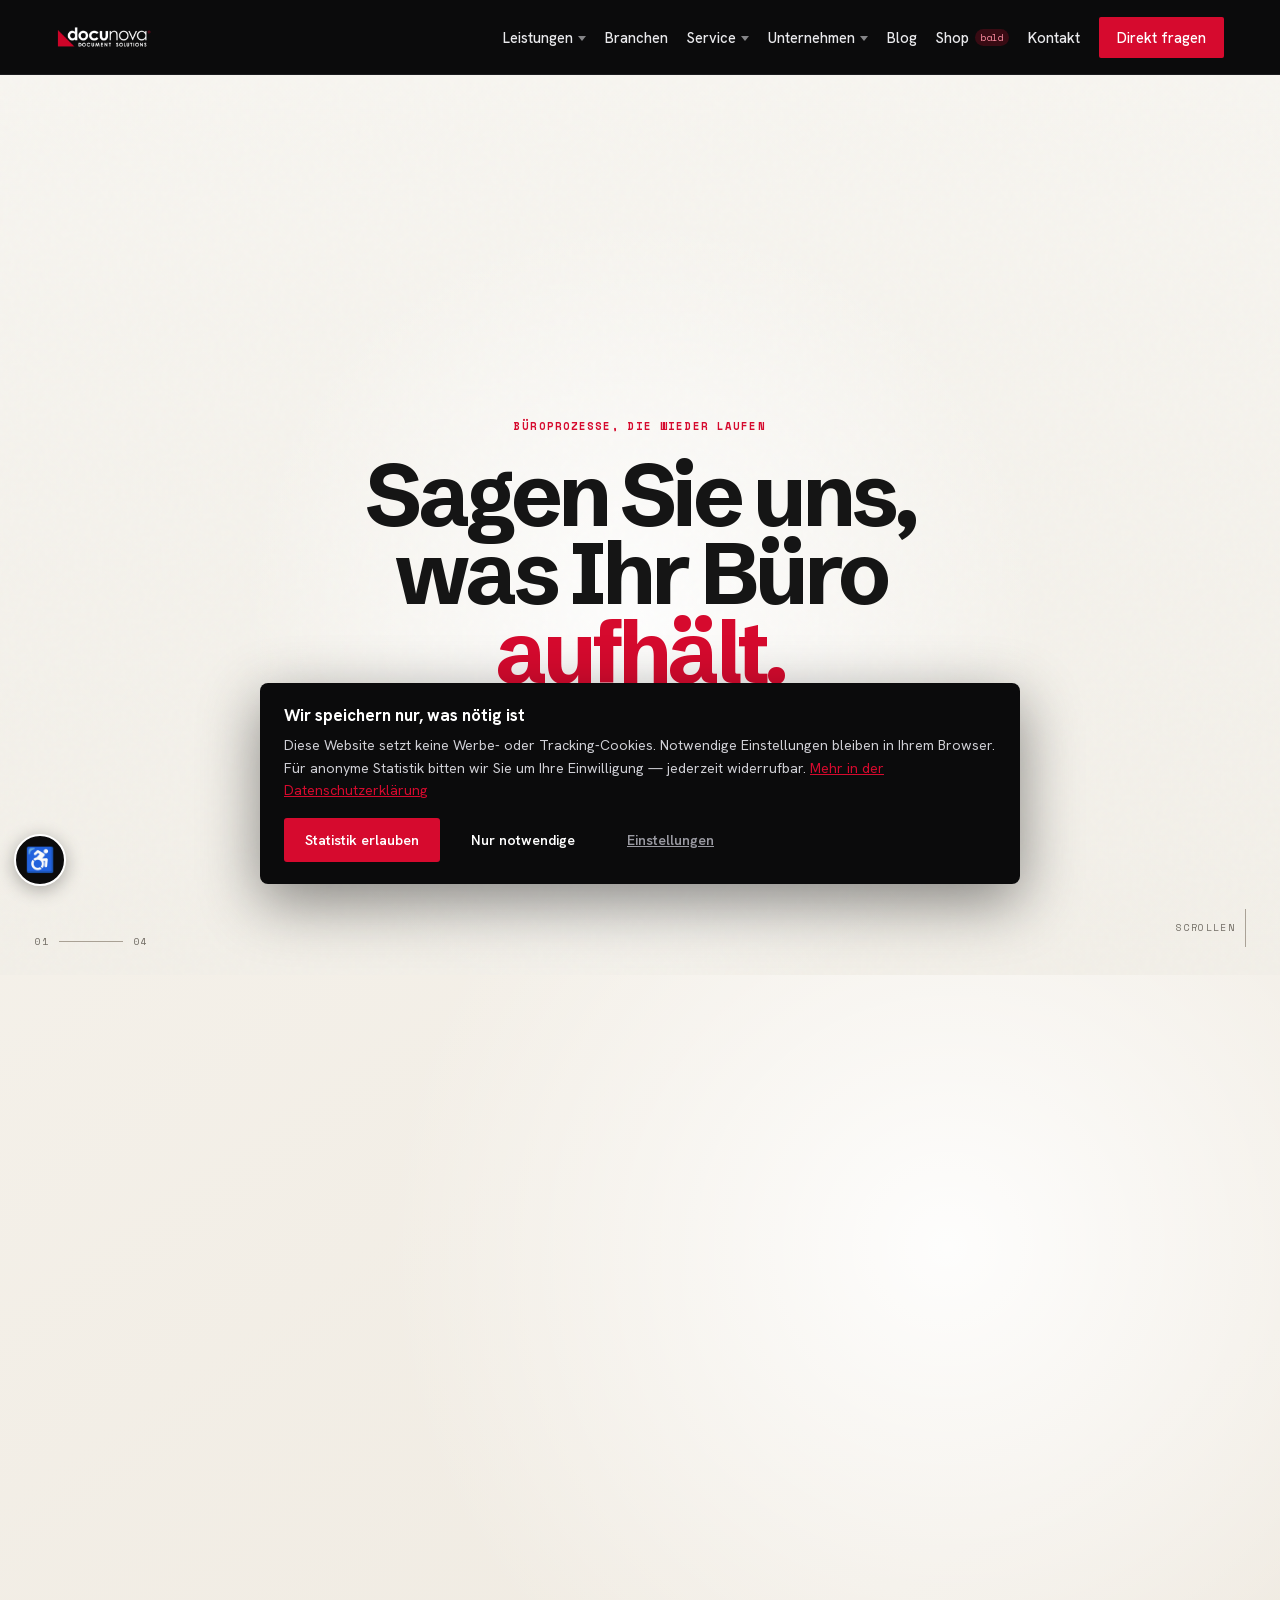
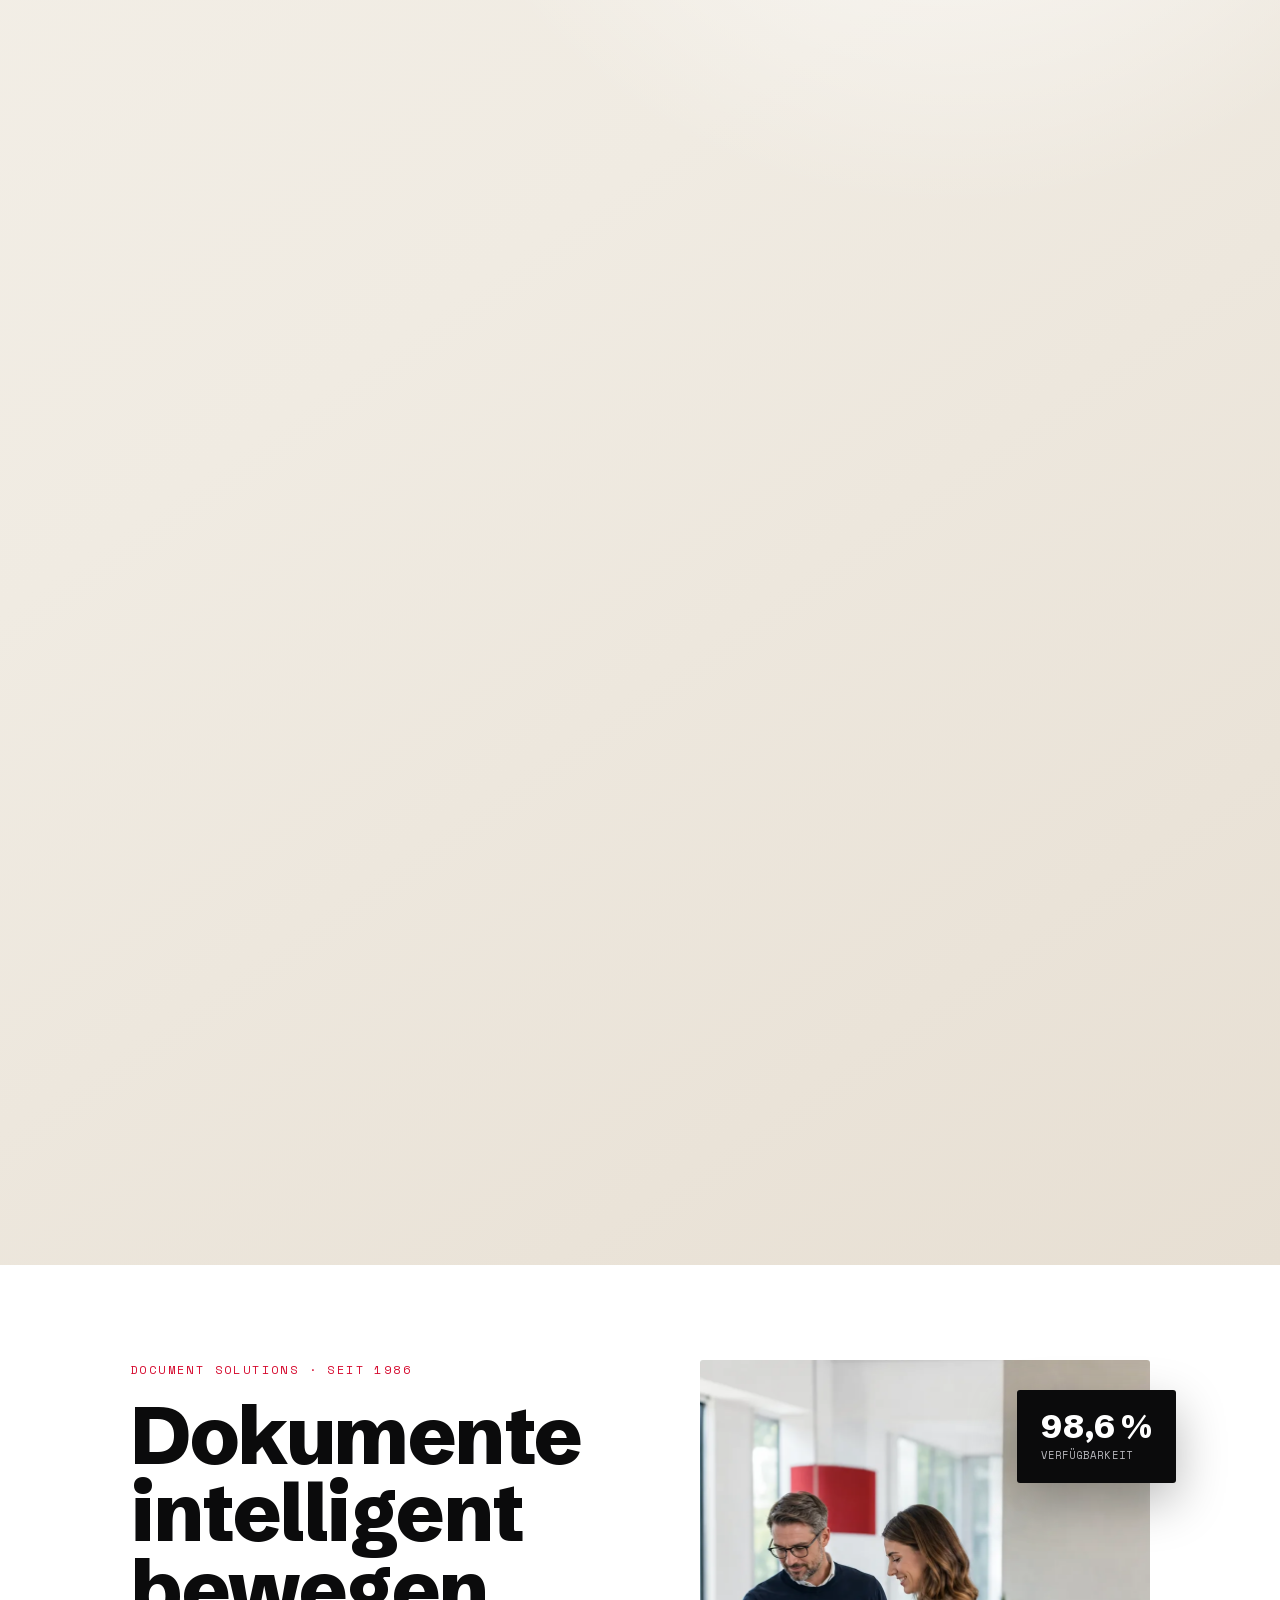
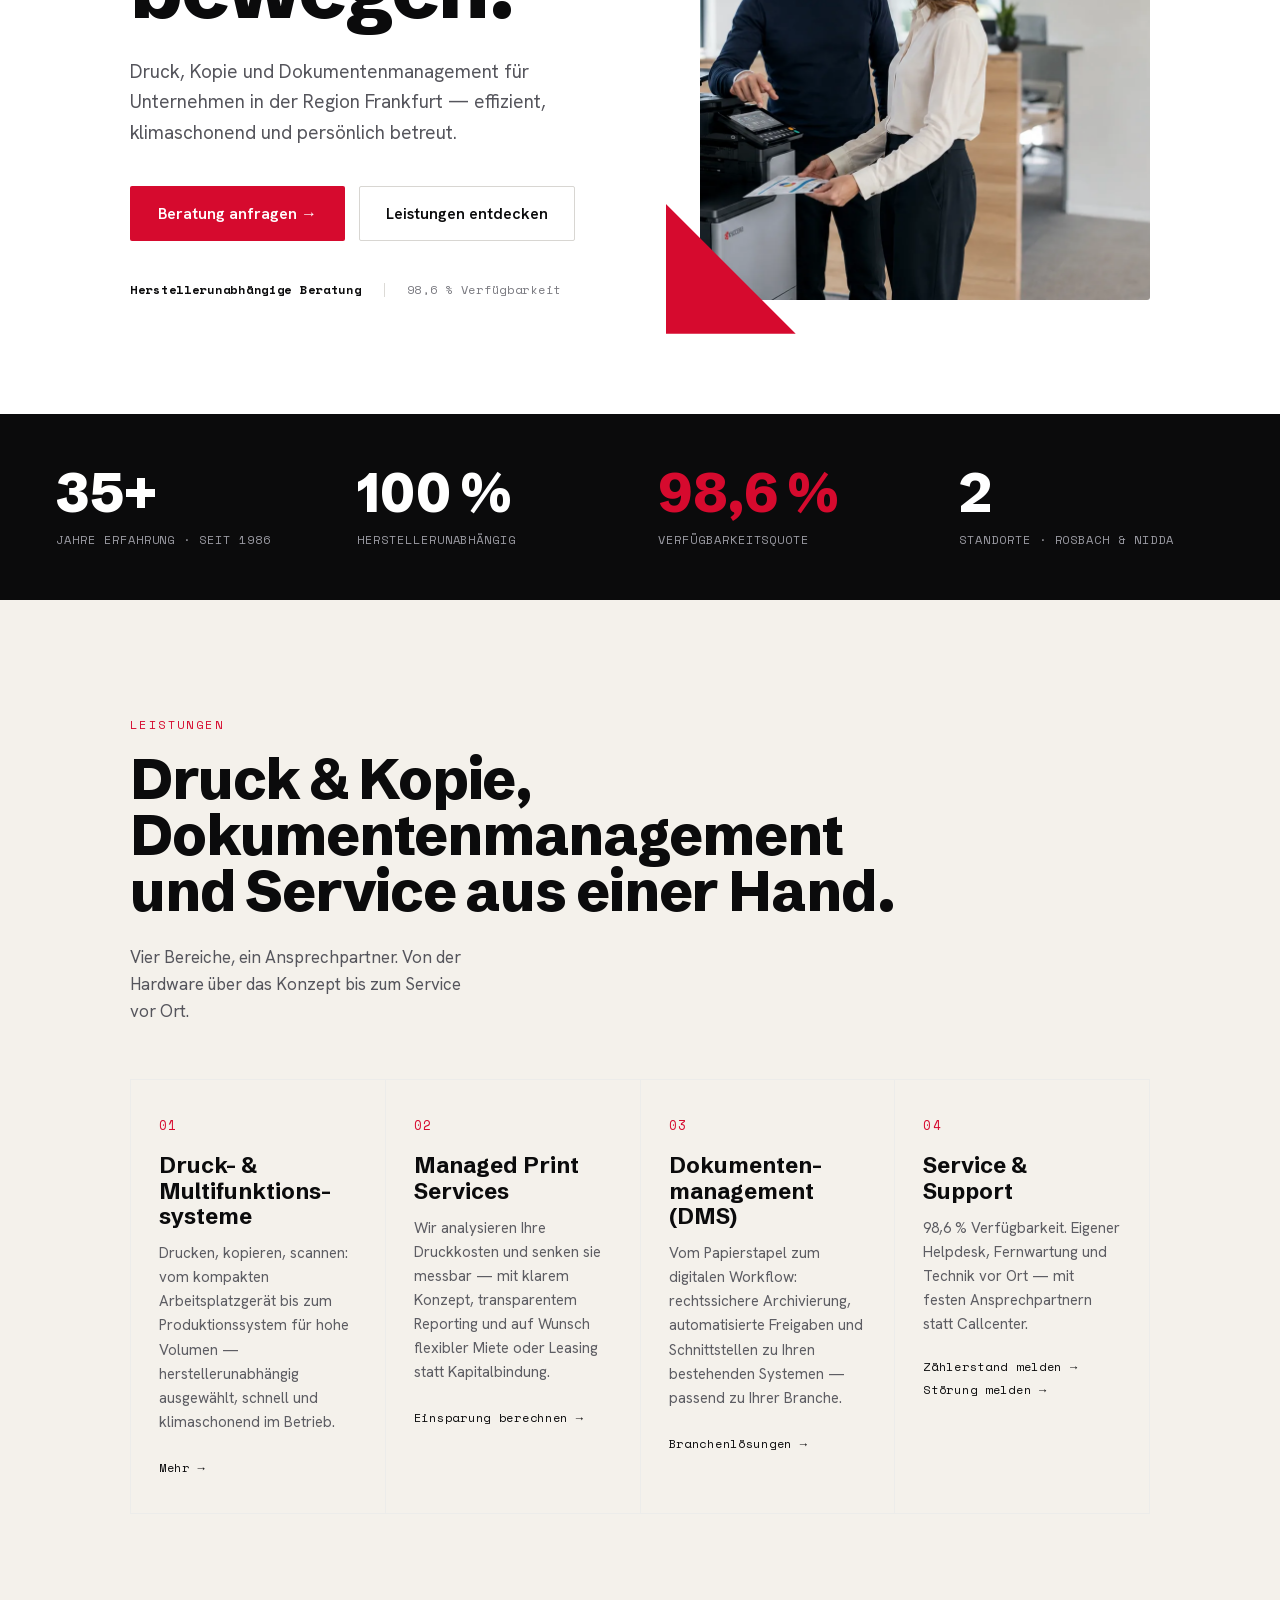
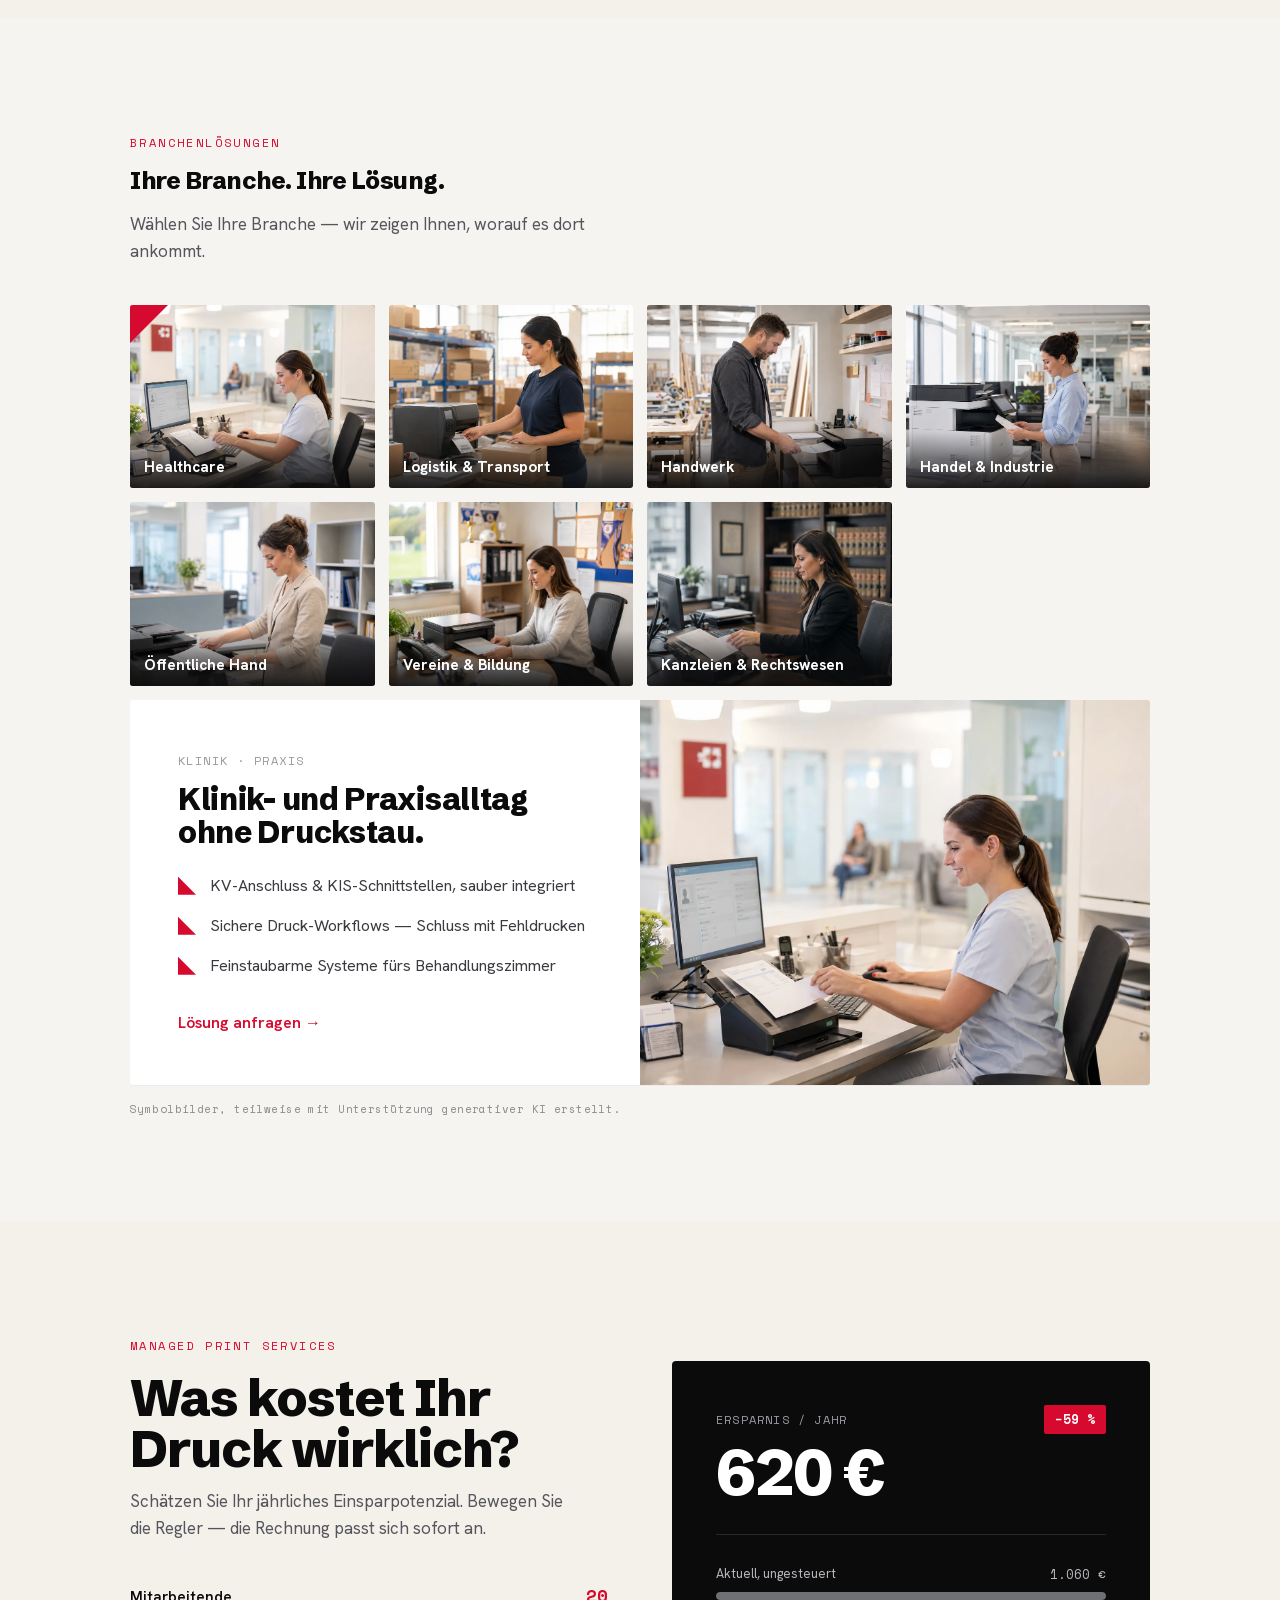
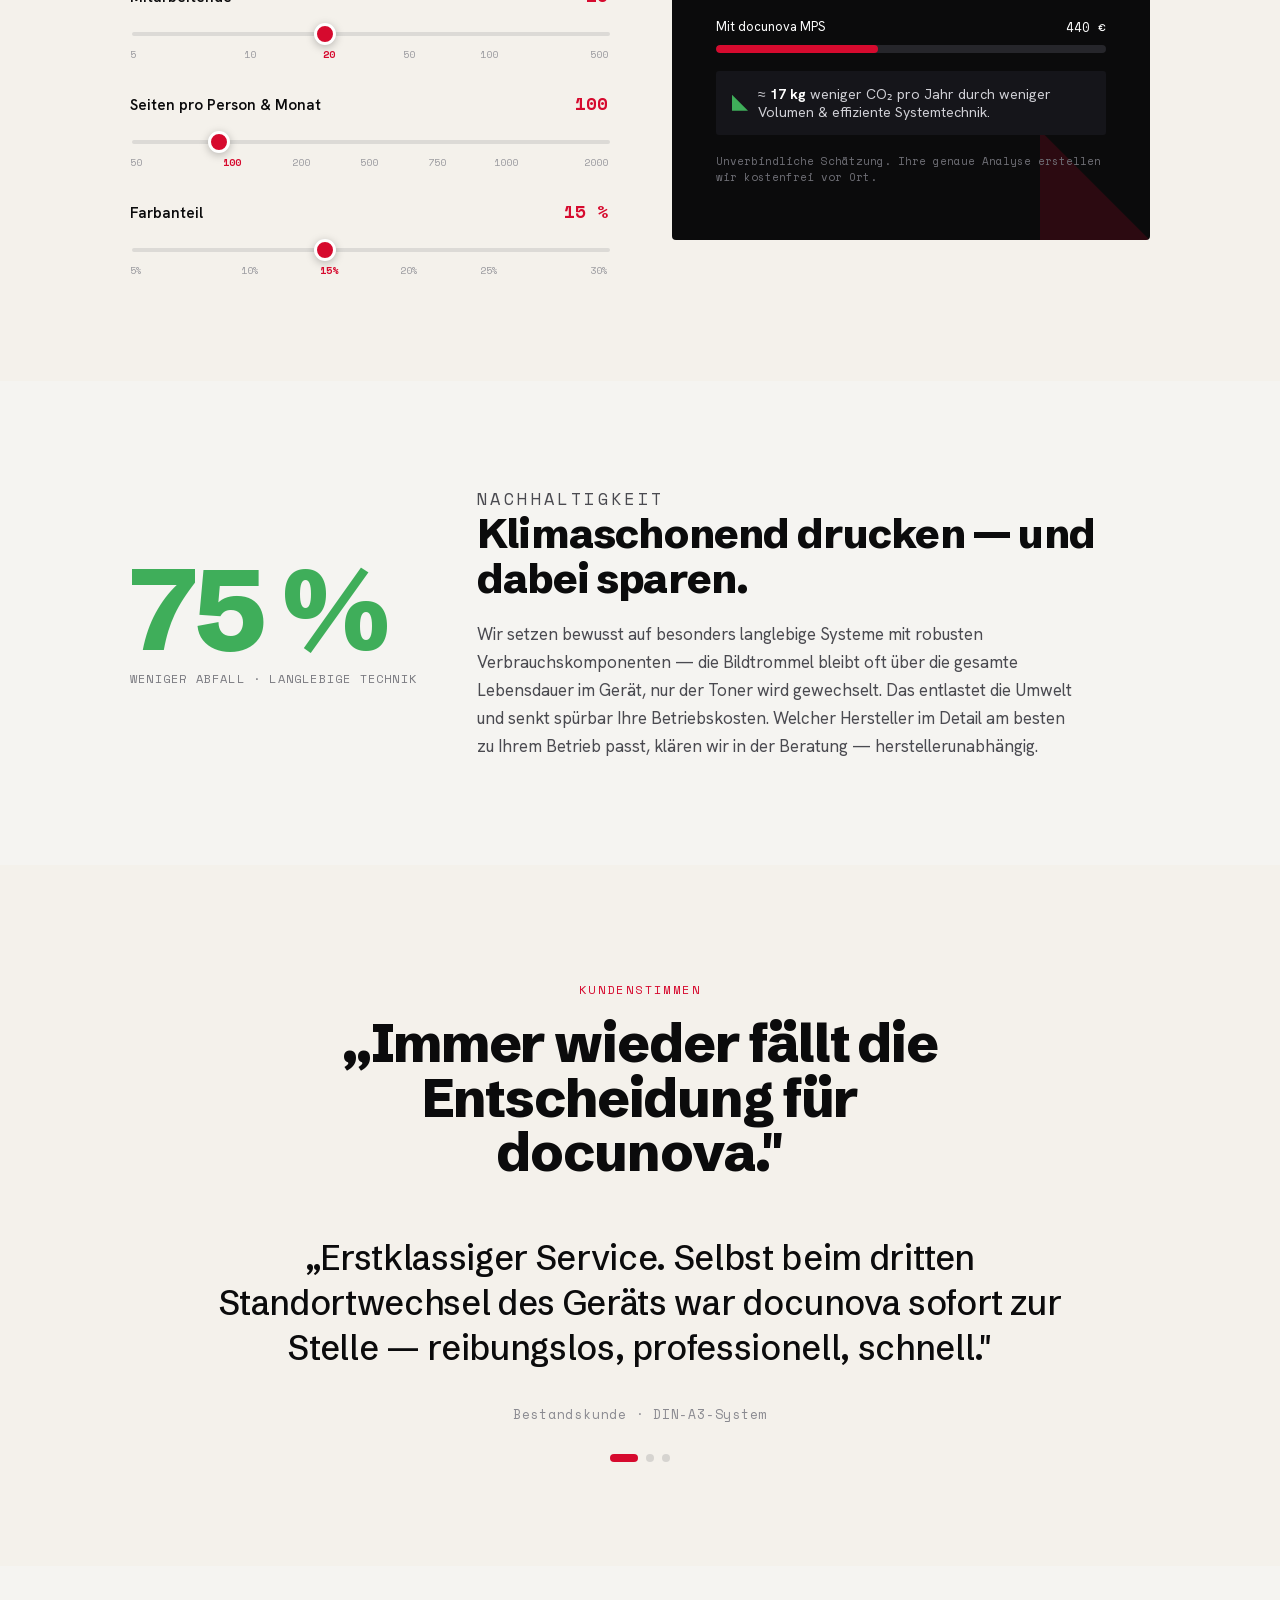
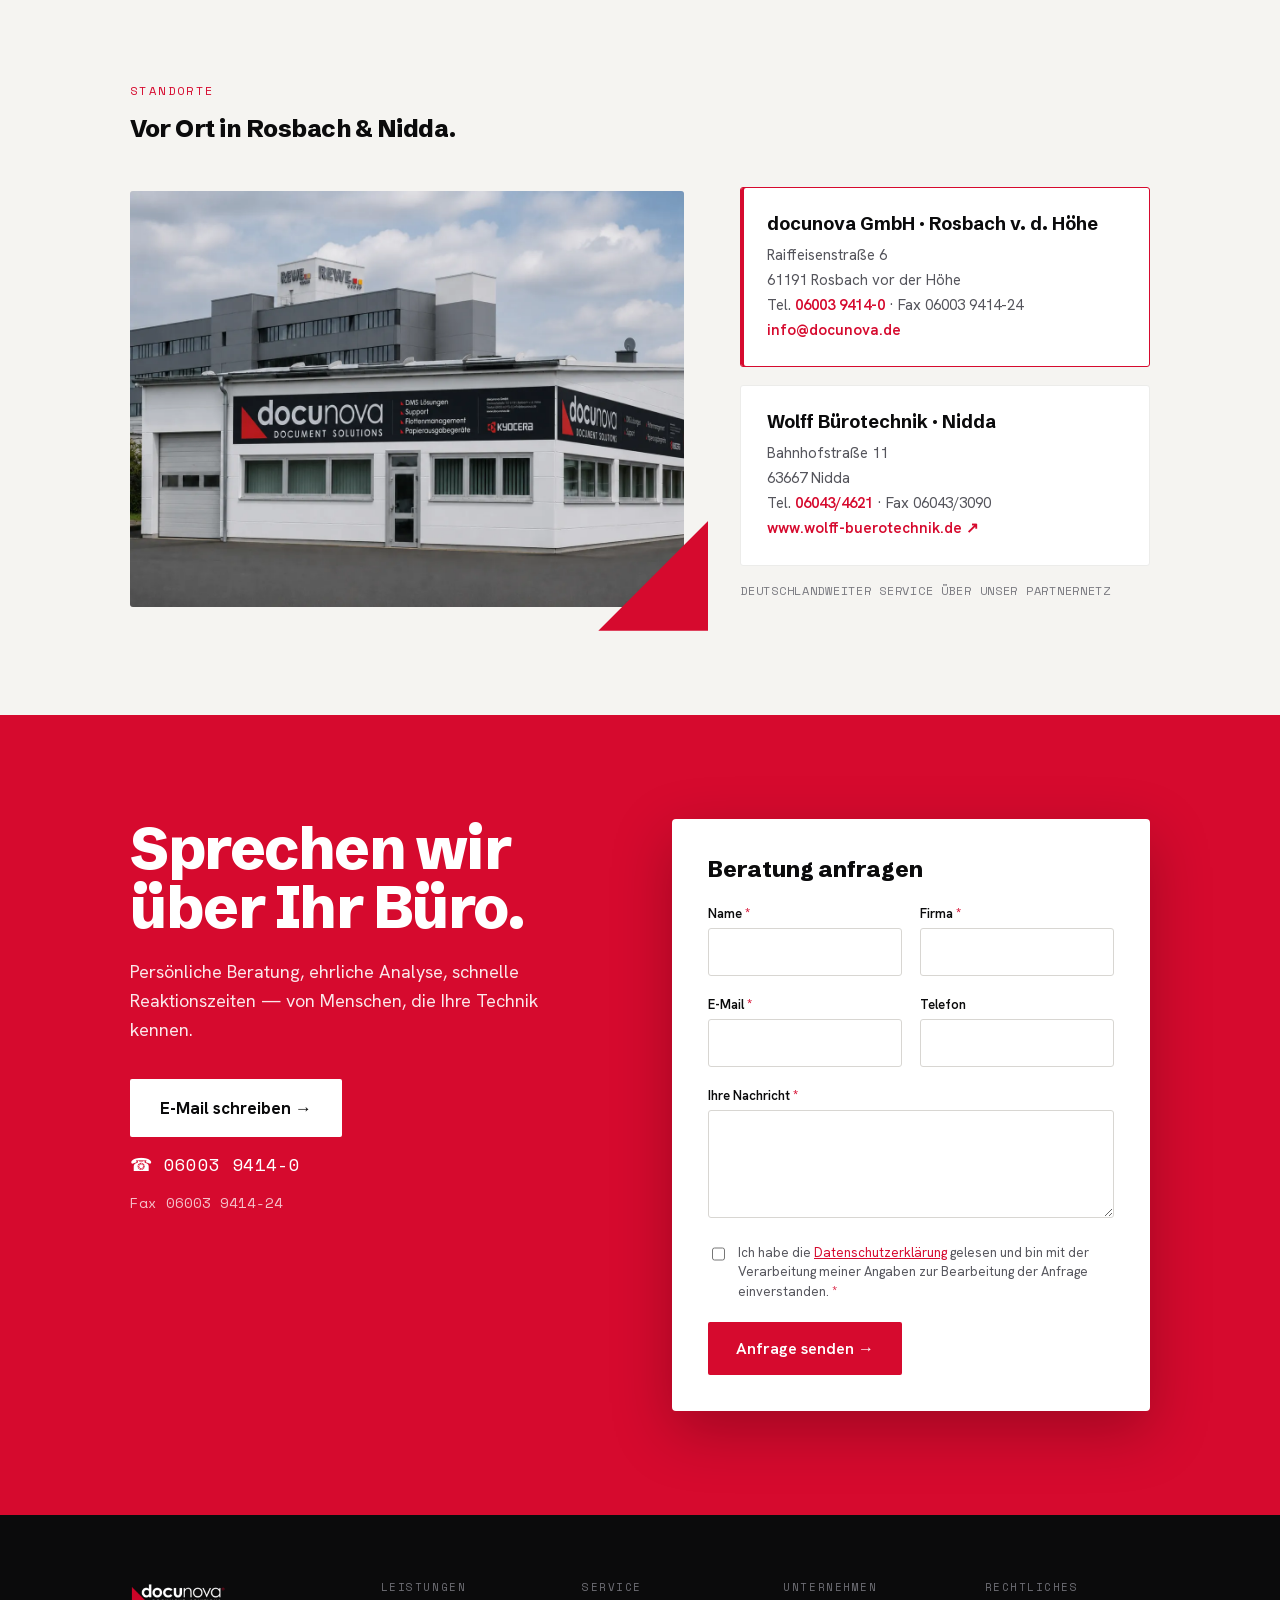
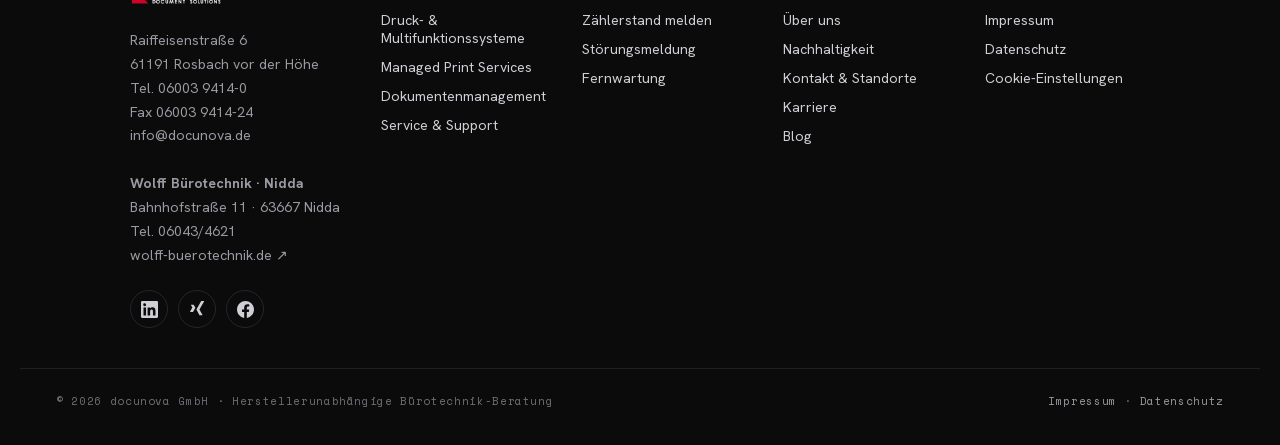
==== commit 1d77a6a8: "Add files via upload last update" ====
--- a/index.html
+++ b/index.html
@@ -24,7 +24,7 @@
 <meta name="twitter:description" content="Drucken &amp; Kopieren, Dokumente und Kommunikation — persönlich optimiert, seit 1986.">
 <meta name="twitter:image" content="https://docunova.de/docunova-prozess-hero.webp">
 <link rel="stylesheet" href="fonts-site.css">
-<link rel="stylesheet" href="site.css">
+<link rel="stylesheet" href="site.css?v=20260729-2">
 <script type="application/ld+json">
 {
   "@context": "https://schema.org",
@@ -198,6 +198,8 @@
   .chat-lead{padding:60px 58px 52px;text-align:center}
   .chat-lead h3{font-family:'Schibsted Grotesk',sans-serif;font-weight:800;font-size:clamp(2rem,4vw,3.8rem);letter-spacing:-.04em;line-height:1.02;margin:0 auto 18px;max-width:18ch}
   .chat-lead>p{font-size:1rem;line-height:1.6;color:#5c5c58;margin:0 auto 32px;max-width:58ch}
+  .chat-lead>.ai-disclosure{max-width:720px;margin:-10px auto 20px;padding:12px 15px;border:1px solid #d8d5cf;border-radius:3px;background:#f5f3ee;color:#555;text-align:left;font:500 .68rem/1.55 var(--mono);letter-spacing:.025em}
+  .ai-disclosure strong{color:#111112}
   .ask{width:100%;max-width:720px;margin:auto;display:flex;background:#fff;border:1.5px solid #111112;border-radius:4px;box-shadow:4px 5px 0 rgba(17,17,18,.11)}
   .ask:focus-within{box-shadow:4px 5px 0 rgba(214,10,46,.25)}
   .ask input{flex:1;min-width:0;border:0;outline:0;background:transparent;padding:19px 10px 19px 21px;font:1rem/1.35 'Hanken Grotesk',sans-serif;color:#111112}
@@ -209,6 +211,7 @@
   .chips{display:flex;justify-content:center;flex-wrap:wrap;gap:9px;margin:24px auto 0;max-width:780px}
   .chip{border:1px solid #d8d5cf;background:transparent;color:#56565b;border-radius:999px;padding:9px 14px;font:500 .7rem/1.25 var(--mono);cursor:pointer}
   .chip:hover{border-color:#111112;color:#111112;background:#fff}
+  .chip:disabled{opacity:.42;cursor:not-allowed;pointer-events:none}
   .chat-assurance{margin:31px 0 0;font:500 .64rem/1.5 var(--mono);letter-spacing:.08em;color:#858580}
   .chat-assurance strong{color:#444}
 
@@ -496,6 +499,7 @@
     .story-visual{top:62%;width:calc(100vw - 32px)}
     .story-visual figcaption{font-size:.5rem;letter-spacing:.08em;padding-top:9px}
     .story-chat-live .chat-lead>p{font-size:.9rem;margin-bottom:22px}
+    .story-chat-live .chat-lead>.ai-disclosure{margin:-3px auto 18px;padding:10px 12px;font-size:.62rem;line-height:1.5}
     .story-chat-live .chips{max-height:92px;overflow:hidden}
     .story-chat-live .chat-assurance{margin-top:20px}
   }
@@ -696,6 +700,11 @@
   #dn-concierge.is-visible:hover{transform:translateY(-2px)}
 
 </style>
+<script
+  src="https://analyse.docunova.de/api/script.js"
+  data-site-id="3eac28be9c79"
+  defer
+></script>
 </head>
 <body>
 <a class="skip-link" href="#main">Zum Inhalt springen</a>
@@ -827,6 +836,7 @@
             <p class="eyebrow" style="margin-bottom:14px">Jetzt direkt fragen</p>
             <h3>Sagen Sie uns, was Ihr Büro aufhält.</h3>
             <p>Drucken &amp; Kopieren, Dokumentenmanagement oder Service: Eine kurze Beschreibung genügt für den ersten sinnvollen nächsten Schritt.</p>
+            <p class="ai-disclosure" role="note"><strong>KI-gestützter docunova Assistent.</strong> Sie kommunizieren mit einem KI-System. Die Antworten werden automatisch erzeugt und können Fehler enthalten. Verbindliche Auskünfte erhalten Sie persönlich von docunova.</p>
             <form class="ask" id="askHero">
               <input type="text" id="inputHero" placeholder="Zum Beispiel: Drucken & Kopieren kostet uns zu viel …" autocomplete="off" aria-label="Ihre Frage an docunova">
               <button type="submit" aria-label="Frage senden">
@@ -834,7 +844,7 @@
               </button>
             </form>
             <div class="chips" id="chipsHero" role="list"></div>
-            <p class="chat-assurance"><strong>Direkter Ansprechpartner statt Callcenter.</strong> Antwort in Minuten — Rückruf am selben Tag.</p>
+            <p class="chat-assurance"><strong>Verbindliches klären wir persönlich.</strong> 06003 9414-0</p>
           </div>
 
           <section class="protocol" id="protocol" aria-label="Gesprächsprotokoll">
@@ -849,7 +859,7 @@
                   <svg viewBox="0 0 24 24" fill="none" stroke="currentColor" stroke-width="2.2" stroke-linecap="round" stroke-linejoin="round"><line x1="4" y1="12" x2="19" y2="12"/><polyline points="13 6 19 12 13 18"/></svg>
                 </button>
               </form>
-              <p class="dock-hint">PROTOTYP — VERBINDLICHES KLÄREN WIR PERSÖNLICH: 06003 9414-0</p>
+              <p class="dock-hint">KI-GESTÜTZTER ASSISTENT · VERBINDLICHES KLÄREN WIR PERSÖNLICH: 06003 9414-0</p>
             </div>
           </section>
         </div>
@@ -1075,10 +1085,14 @@
       </div>
     </div>
     <form class="kform" id="kontaktForm" novalidate
-          data-webhook="https://n8n.top-beraternetzwerk.de/webhook/docunova-kontakt"
-          data-formular="kontakt"
+          data-webhook="https://n8n.docunova.de/webhook/Webseite"
+          data-formular="kontakt_startseite"
           data-success="Danke für Ihre Anfrage! Wir melden uns kurzfristig bei Ihnen.">
       <h3>Beratung anfragen</h3>
+      <div class="form-hp" aria-hidden="true">
+        <label for="kfWebsite">Website</label>
+        <input type="text" id="kfWebsite" name="website" tabindex="-1" autocomplete="off" data-honeypot>
+      </div>
       <div class="form-row2">
         <div class="form-field">
           <label for="kfName">Name <span class="form-req">*</span></label>
@@ -1104,7 +1118,7 @@
         <textarea id="kfMsg" name="nachricht" rows="4" required></textarea>
       </div>
       <label class="consent">
-        <input type="checkbox" id="kfConsent" required>
+        <input type="checkbox" id="kfConsent" name="datenschutz_zugestimmt" value="ja" required>
         <span>Ich habe die <a href="datenschutz.html" data-modal="datenschutz.html?embed=1" data-modal-title="Datenschutzerklärung">Datenschutzerklärung</a> gelesen und bin mit der Verarbeitung meiner Angaben zur Bearbeitung der Anfrage einverstanden. <span class="form-req">*</span></span>
       </label>
       <button class="btn" type="submit">Anfrage senden →</button>
@@ -1181,7 +1195,7 @@
   <span class="arr" aria-hidden="true">&uarr;</span>
 </a>
 
-<script src="site.js"></script>
+<script src="site.js?v=20260729-3"></script>
 <script>
 (() => {
   'use strict';
@@ -1251,9 +1265,26 @@
 
   /* Integrierter Concierge */
   (() => {
-    const CONFIG={webhookEnabled:false,webhook:'https://n8n.top-beraternetzwerk.de/webhook/multiagent',freeQuestions:2};
+    const CONFIG={webhookEnabled:true,webhook:'https://n8n.docunova.de/webhook/chat',freeQuestions:2,maxQuestions:10,responseTimeoutMs:75000};
+    const FORM_WEBHOOK='https://n8n.docunova.de/webhook/Webseite';
     const shell=$('#chatShell'),log=$('#log');if(!shell||!log)return;
-    let pending=false,noticeShown=false,freeAsked=0,formShown=false;
+    let pending=false,noticeShown=false,freeAsked=0,formShown=false,limitShown=false;
+    const createSessionId=()=>{
+      try{
+        let id=sessionStorage.getItem('dn-chat-session');
+        if(!id){
+          id='dn-'+(crypto.randomUUID?crypto.randomUUID():Date.now().toString(36)+'-'+Math.random().toString(36).slice(2));
+          sessionStorage.setItem('dn-chat-session',id);
+        }
+        return id;
+      }catch{
+        return 'dn-'+Date.now().toString(36)+'-'+Math.random().toString(36).slice(2);
+      }
+    };
+    const sessionId=createSessionId();
+    let questionCount=0;
+    try{questionCount=Math.max(0,parseInt(sessionStorage.getItem('dn-chat-count')||'0',10)||0)}catch{}
+    const storeQuestionCount=()=>{try{sessionStorage.setItem('dn-chat-count',String(questionCount))}catch{}};
     $('#protoDate').textContent=new Date().toLocaleDateString('de-DE',{day:'2-digit',month:'2-digit',year:'numeric'});
     const CHIPS=['Was kostet Drucken & Kopieren wirklich?','Unser Leasingvertrag läuft aus','Papierakten digitalisieren','DMS für unsere Praxis','Störung — wir brauchen einen Techniker'];
     CHIPS.forEach(q=>{const b=document.createElement('button');b.type='button';b.className='chip';b.textContent=q;b.addEventListener('click',()=>submit(q));$('#chipsHero').appendChild(b)});
@@ -1271,12 +1302,13 @@
     const eur=n=>Math.round(n).toLocaleString('de-DE')+' €';
 
     const contactCard=(prefill='')=>{
-      const c=document.createElement('div');c.className='chat-card';c.innerHTML=`<div class="chat-card-head"><span>Persönlich weiter</span><small>Antwort am selben Werktag</small></div><div class="chat-card-body"><form class="chat-form"><input name="firma" placeholder="Firma" required><input name="name" placeholder="Ihr Name" required><input name="kontakt" placeholder="E-Mail oder Telefonnummer" required><textarea name="thema" placeholder="Ihr Thema">${prefill}</textarea><button class="mini-btn red" type="submit">Anfrage senden</button></form><div class="chat-actions"><a class="mini-btn ghost" href="tel:+4960039414-0">Direkt anrufen: 06003 9414-0</a></div></div>`;
-      const form=$('form',c);form.addEventListener('submit',async e=>{
+      const c=document.createElement('div');c.className='chat-card';c.innerHTML=`<div class="chat-card-head"><span>Persönlich weiter</span><small>Direkter Kontakt zu docunova</small></div><div class="chat-card-body"><form class="chat-form" data-webhook="${FORM_WEBHOOK}" data-formular="chat_kontakt"><div class="form-hp" aria-hidden="true"><label>Website<input name="website" tabindex="-1" autocomplete="off" data-honeypot></label></div><input name="firma" placeholder="Firma" required><input name="name" placeholder="Ihr Name" required><input name="kontakt" placeholder="E-Mail oder Telefonnummer" required><textarea name="thema" placeholder="Ihr Thema"></textarea><button class="mini-btn red" type="submit">Anfrage senden</button></form><div class="chat-actions"><a class="mini-btn ghost" href="tel:+4960039414-0">Direkt anrufen: 06003 9414-0</a></div></div>`;
+      const form=$('form',c);$('textarea',form).value=prefill;form.addEventListener('submit',async e=>{
         e.preventDefault();if(!form.reportValidity())return;const btn=$('button',form);btn.disabled=true;btn.textContent='Wird gesendet …';
-        const data=Object.fromEntries(new FormData(form).entries());data.formular='chat-kontakt-hybrid';data.zeitpunkt=new Date().toISOString();let ok=false;
-        try{const ctrl=new AbortController(),to=setTimeout(()=>ctrl.abort(),15000);const res=await fetch('https://n8n.top-beraternetzwerk.de/webhook/docunova-kontakt',{method:'POST',headers:{'Content-Type':'application/json'},body:JSON.stringify(data),signal:ctrl.signal});clearTimeout(to);ok=res.ok}catch(e){}
-        $('.chat-card-body',c).innerHTML=ok?'<div class="chat-ok"><b>Angekommen.</b> Ein fester Ansprechpartner meldet sich am selben Werktag.</div>':'<div class="chat-ok"><b>Das hat gerade nicht geklappt.</b> Bitte rufen Sie uns unter 06003 9414-0 an oder schreiben Sie an info@docunova.de.</div>';scroll();
+        const honeypot=$('[data-honeypot]',form);if(honeypot&&honeypot.value.trim()){form.reset();$('.chat-card-body',c).innerHTML='<div class="chat-ok"><b>Angekommen.</b> Ein Ansprechpartner meldet sich bei Ihnen.</div>';scroll();return}
+        const data=Object.fromEntries(new FormData(form).entries());delete data.website;data.formular=form.dataset.formular;data.event='website_form_submission';data.subject='Neue Anfrage aus dem Website-Chat';data.betreff=data.subject;data.message=data.thema||'';data.nachricht=data.message;data.sender_name=data.name||'';data.sender_email=(data.kontakt||'').includes('@')?data.kontakt:'';data.sender_phone=data.sender_email?'':(data.kontakt||'');data.user=data.sender_name;data.absender=[data.sender_name,data.kontakt].filter(Boolean).join(' · ');data.from={name:data.sender_name,email:data.sender_email};data.chat_session_id=sessionId;data.question_number=questionCount;data.source='docunova_webchat_contact';data.quelle=window.location.pathname||'/';data.zeitpunkt=new Date().toISOString();let ok=false;let to;
+        try{const ctrl=new AbortController();to=setTimeout(()=>ctrl.abort(),15000);const res=await fetch(form.dataset.webhook,{method:'POST',headers:{'Content-Type':'application/json'},body:JSON.stringify(data),signal:ctrl.signal});ok=res.ok}catch(e){}finally{clearTimeout(to)}
+        $('.chat-card-body',c).innerHTML=ok?'<div class="chat-ok"><b>Angekommen.</b> Ein Ansprechpartner meldet sich bei Ihnen.</div>':'<div class="chat-ok"><b>Das hat gerade nicht geklappt.</b> Bitte rufen Sie uns unter 06003 9414-0 an oder schreiben Sie an info@docunova.de.</div>';scroll();
       });return c;
     };
     const calcCard=()=>{
@@ -1284,21 +1316,88 @@
       const sliders=$$('input[type=range]',c),update=()=>{const v={};sliders.forEach(s=>{v[s.dataset.k]=+s.value;s.closest('.slider-row').querySelector('output').textContent=s.dataset.k==='fa'?s.value+' %':s.value});const pages=v.ma*v.pp*12,col=pages*v.fa/100,bw=pages-col,now=bw*.02+col*.14,managed=(bw*.012+col*.08)*.88;$('[data-out]',c).textContent=eur(now-managed);$('[data-detail]',c).textContent=`Heute ca. ${eur(now)} / Jahr · mit Managed Print ca. ${eur(managed)} / Jahr.`;c.dataset.summary=`${v.ma} Mitarbeitende, ${v.pp} Seiten, ${v.fa}% Farbe`};sliders.forEach(s=>s.addEventListener('input',update));update();$('[data-act]',c).addEventListener('click',()=>addBot('Gern — mit drei Angaben melden wir uns mit einer belastbaren Rechnung zurück.',{cards:[()=>contactCard(c.dataset.summary)]}));return c;
     };
     const callbackCard=()=>contactCard('Bitte um Rückruf');
+    const showQuestionLimit=()=>{
+      if(limitShown)return;
+      limitShown=true;
+      addBot('Zehn Fragen sind beantwortet. Für eine verlässliche weitere Einschätzung übernehmen wir jetzt gern persönlich.',{cards:[()=>contactCard('Ich möchte das Gespräch mit docunova fortsetzen.')]});
+      ['#inputHero','#inputDock'].forEach(id=>{const input=$(id);if(input){input.disabled=true;input.placeholder='Bitte wenden Sie sich direkt an docunova'}});
+      ['#askHero button','#askDock button'].forEach(id=>{const button=$(id);if(button)button.disabled=true});
+      $$('.chip',shell).forEach(chip=>chip.disabled=true);
+      pending=false;
+    };
+    const completeTurn=()=>{pending=false;if(questionCount>=CONFIG.maxQuestions)showQuestionLimit()};
     const INTENTS=[
-      {match:/(kost|preis|teuer|spar|druckkosten|mps|managed print|drucken|kopieren)/i,reply:'Die meisten Büros kennen ihre tatsächlichen Kosten fürs Drucken & Kopieren nicht. Schieben Sie kurz die drei Regler — dann sehen Sie sofort eine realistische Größenordnung:',cards:[calcCard],followups:['Unser Leasingvertrag läuft aus','Papierakten digitalisieren']},
-      {match:/(leasing|vertrag|miete|kündig|finanzier|laufzeit)/i,reply:'Ein guter Zeitpunkt: Die wichtigsten Weichen stellt man vor Vertragsende. Wir prüfen kostenfrei Restlaufzeit, tatsächlichen Bedarf und Wechselpotenzial.',cards:[callbackCard],followups:['Was kostet Drucken & Kopieren wirklich?']},
-      {match:/(praxis|klinik|arzt|patient|healthcare)/i,reply:'Praxen sind für uns Alltag: sichere Dokumentenausgabe, saubere Software-Anbindung und zuverlässige Technik am Empfang.',cards:[()=>contactCard('DMS / Technik für unsere Praxis')]},
-      {match:/(dms|dokument|archiv|akte|papier|digitalisier|gobd|scan|ablage)/i,reply:'Papierakten zu digitalisieren muss kein IT-Großprojekt werden. Wir starten mit einer Ist-Aufnahme, bauen die passende Scan- und Archivstrecke und weisen Ihr Team vor Ort ein.',cards:[()=>contactCard('Papierakten digitalisieren / DMS')]},
-      {match:/(störung|defekt|techniker|kaputt|service|wartung|toner|support|reparatur)/i,reply:'Das klären wir direkt. Unter 06003 9414-0 erreichen Sie unsere Technik — einen Menschen, kein Callcenter. Oder wir rufen zurück:',cards:[callbackCard]},
-      {match:/(termin|rückruf|kontakt|beratung|angebot|anruf|sprechen|mensch)/i,reply:'Sehr gern — so kommen wir am schnellsten zusammen:',cards:[callbackCard]},
-      {match:/(wer seid|über euch|docunova|erfahrung|standort|team|geschichte)/i,reply:'docunova wurde 1986 in Rosbach vor der Höhe gegründet und ist heute auch in Nidda vertreten. Wir kümmern uns herstellerunabhängig um Drucken & Kopieren, Dokumentenmanagement und Kommunikation — mit eigenem Technik-Team und festen Ansprechpartnern.'}
+      {match:/(?:was kostet|wie teuer).*(?:druck|kopier)|(?:druck|kopier).*(?:kost|preis|teuer|spar|einspar)|\b(druckkosten|kopierkosten|druckkostencheck)\b/i,reply:'Für eine erste grobe Orientierung können Sie drei Werte einstellen. Die Modellrechnung arbeitet mit pauschalen Annahmen und ersetzt keine Analyse Ihrer vorhandenen Druckumgebung.',cards:[calcCard],followups:['Unser Leasingvertrag läuft aus']},
+      {match:/(leasingvertrag|mietvertrag).*(läuft|endet|aus|kündig|wechsel)|\bvertragsende\b|leasing.*\b(laufzeit|ablauf|kündig|wechsel)\b/i,reply:'Wenn ein Leasing- oder Mietvertrag ausläuft, kann docunova Restlaufzeit, Gerätebedarf und mögliche Wechseloptionen prüfen. Für eine belastbare Einschätzung werden die Vertrags- und Nutzungsdaten benötigt.',cards:[callbackCard],followups:['Was kostet Drucken & Kopieren wirklich?']},
+      {match:/\b(störung|defekt|kaputt|fehlercode)\b|(?:drucker|kopierer|scanner|gerät).*(?:geht nicht|funktioniert nicht|druckt nicht|scannt nicht)|techniker.*(?:brauchen|benötig|schicken)|reparatur.*(?:brauche|benötig|anfrag|dringend)|(?:brauche|benötig).*(?:reparatur|techniker)/i,reply:'Bei einer Störung erreichen Sie docunova direkt unter 06003 9414-0. Alternativ können Sie hier einen Rückruf mit den wichtigsten Angaben anfordern.',cards:[callbackCard]},
+      {match:/\b(rückruf|zurückrufen|kontakt aufnehmen|termin vereinbaren|angebot anfordern|persönlich sprechen)\b|mit (?:einem )?(?:menschen|ansprechpartner|mitarbeiter|berater) sprechen/i,reply:'Gern. Hinterlassen Sie Ihre Kontaktdaten und eine kurze Beschreibung Ihres Anliegens.',cards:[callbackCard]}
     ];
-    const showNotice=()=>{if(noticeShown)return;noticeShown=true;const n=document.createElement('div');n.className='beta-notice';n.innerHTML='<b>Diese Frage geht über unsere vorbereiteten Antworten hinaus.</b> Der KI-Assistent wird gerade fertiggestellt. Bis dahin antworten wir persönlich: <a href="tel:+4960039414-0">06003 9414-0</a> oder <a href="mailto:info@docunova.de">info@docunova.de</a>.';log.appendChild(n);scroll()};
-    const free=text=>{freeAsked++;showNotice();const t=addTyping();setTimeout(()=>{t.remove();if(freeAsked>CONFIG.freeQuestions&&!formShown){formShown=true;addBot('Ab hier kommen wir persönlich weiter. Zwei Sätze genügen — wir melden uns am selben Werktag.',{cards:[()=>contactCard(text)]})}else addBot('Dazu kann ich hier noch nichts Verbindliches sagen. Zu diesen Themen habe ich bereits eine erste Einschätzung:',{followups:['Was kostet Drucken & Kopieren wirklich?','Papierakten digitalisieren','Störung — Techniker benötigt']});pending=false},550)};
-    const route=text=>{const intent=INTENTS.find(x=>x.match.test(text));if(!intent){free(text);return}const t=addTyping();setTimeout(()=>{t.remove();addBot(intent.reply,{cards:intent.cards,followups:intent.followups});pending=false},600)};
+    const showNotice=()=>{if(noticeShown)return;noticeShown=true;const n=document.createElement('div');n.className='beta-notice';n.innerHTML='<b>Der digitale Assistent ist gerade nicht erreichbar.</b> Persönlich erreichen Sie docunova unter <a href="tel:+4960039414-0">06003 9414-0</a> oder <a href="mailto:info@docunova.de">info@docunova.de</a>.';log.appendChild(n);scroll()};
+    const free=text=>{freeAsked++;showNotice();const t=addTyping();setTimeout(()=>{t.remove();if(freeAsked>CONFIG.freeQuestions&&!formShown){formShown=true;addBot('Ab hier kommen wir persönlich weiter. Zwei Sätze genügen — wir melden uns am selben Werktag.',{cards:[()=>contactCard(text)]})}else addBot('Dazu kann ich hier noch nichts Verbindliches sagen. Zu diesen Themen habe ich bereits eine erste Einschätzung:',{followups:['Was kostet Drucken & Kopieren wirklich?','Papierakten digitalisieren','Störung — Techniker benötigt']});completeTurn()},550)};
+    const askRemote=async text=>{
+      const typing=addTyping();
+      try{
+        const ctrl=new AbortController();
+        const timeout=setTimeout(()=>ctrl.abort(),CONFIG.responseTimeoutMs);
+        let res;
+        try{
+          res=await fetch(CONFIG.webhook,{
+            method:'POST',
+            headers:{'Content-Type':'application/json'},
+            body:JSON.stringify({
+              event:'website_chat_message',
+              user:'Website-Besucher',
+              message:text,
+              chatInput:text,
+              sessionId,
+              questionNumber:questionCount,
+              maxQuestions:CONFIG.maxQuestions,
+              source:'docunova_webchat',
+              page:window.location.pathname||'/',
+              timestamp:new Date().toISOString()
+            }),
+            signal:ctrl.signal
+          });
+        }finally{
+          clearTimeout(timeout);
+        }
+        if(!res.ok)throw new Error('bad status');
+        const raw=await res.text();
+        if(!raw.trim())throw new Error('empty response');
+        let payload;
+        try{payload=JSON.parse(raw)}catch{payload=raw}
+        const reply=typeof payload==='string'
+          ?payload
+          :Array.isArray(payload)
+            ?payload[0]?.output||payload[0]?.reply
+            :payload.reply||payload.output||payload.message;
+        if(typeof reply!=='string'||!reply.trim())throw new Error('missing reply');
+        typing.remove();
+        freeAsked++;
+        if(freeAsked>CONFIG.freeQuestions&&!formShown){
+          formShown=true;
+          addBot(reply.trim(),{cards:[()=>contactCard(text)],src:'KI-gestützte Ersteinschätzung'});
+        }else{
+          addBot(reply.trim(),{src:'KI-gestützte Ersteinschätzung'});
+        }
+        completeTurn();
+      }catch(error){
+        typing.remove();
+        questionCount=Math.max(0,questionCount-1);
+        storeQuestionCount();
+        const message=error?.name==='AbortError'
+          ?'Die Antwort dauert gerade länger als erwartet. Bitte senden Sie Ihre Frage noch einmal oder wenden Sie sich direkt an docunova unter 06003 9414-0.'
+          :'Der digitale Assistent ist gerade nicht erreichbar. Bitte versuchen Sie es erneut oder wenden Sie sich direkt an docunova unter 06003 9414-0.';
+        addBot(message);
+        completeTurn();
+      }
+    };
+    const route=text=>{const intent=INTENTS.find(x=>x.match.test(text));if(!intent){if(CONFIG.webhookEnabled)askRemote(text);else free(text);return}const t=addTyping();setTimeout(()=>{t.remove();addBot(intent.reply,{cards:intent.cards,followups:intent.followups});completeTurn()},600)};
     function submit(value){
-      const text=String(value||'').trim();if(!text||pending)return;pending=true;
-      if(!shell.classList.contains('chatting')){shell.classList.add('chatting');document.body.classList.add('chat-open');addBot('Guten Tag — schön, dass Sie da sind. Womit können wir Ihr Büro schneller machen?')}
+      const text=String(value||'').trim();if(!text||pending)return;
+      if(!shell.classList.contains('chatting')){shell.classList.add('chatting');document.body.classList.add('chat-open');addBot('Guten Tag. Ich bin der KI-gestützte Assistent von docunova und gebe Ihnen eine erste unverbindliche Orientierung. Womit kann ich Ihnen helfen?')}
+      if(questionCount>=CONFIG.maxQuestions){showQuestionLimit();return}
+      questionCount++;storeQuestionCount();pending=true;
       addUser(text);route(text);$('#inputDock').focus();
     }
     [['#askHero','#inputHero'],['#askDock','#inputDock']].forEach(([f,i])=>$(f).addEventListener('submit',e=>{e.preventDefault();const input=$(i);submit(input.value);input.value=''}));
--- a/site.css
+++ b/site.css
@@ -219,6 +219,15 @@
 .form-msg{margin-top:18px;font-size:.88rem;padding:14px 16px;border-radius:3px;display:none}
 .form-msg.ok{display:block;background:#e8f5ea;color:#256a35}
 .form-msg.err{display:block;background:#fbe9ea;color:#b00824}
+.form-hp{
+  position:absolute!important;
+  left:-10000px!important;
+  width:1px!important;
+  height:1px!important;
+  overflow:hidden!important;
+  opacity:0!important;
+  pointer-events:none!important
+}
 
 @media (max-width:1180px){
   .nav-desk{gap:15px}
